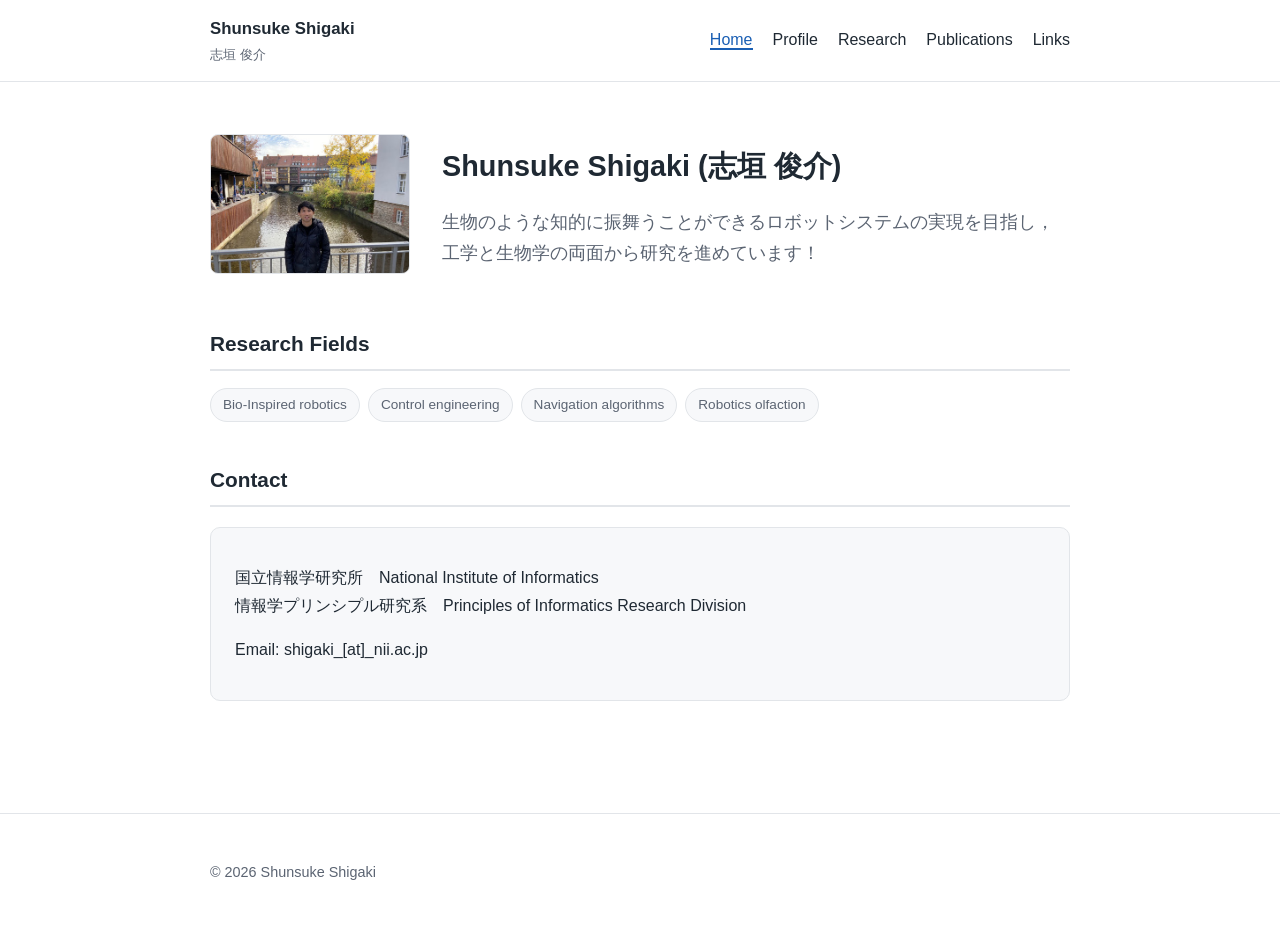
==== index.html @ ac9708e0 "Initial commit: research website Rebuilt from https://sshigaki.jimdofree.com/ as a static site for G" ====
<!DOCTYPE html>
<html lang="ja">
<head>
<meta charset="UTF-8">
<meta name="viewport" content="width=device-width, initial-scale=1.0">
<title>Shunsuke Shigaki (志垣 俊介)</title>
<meta name="description" content="志垣俊介（国立情報学研究所）の研究者ページ。生物のように振舞う知的ロボットシステムの実現を目指し、工学と生物学の両面から研究しています。">
<link rel="stylesheet" href="assets/css/style.css">
</head>
<body>
<header class="site-header">
  <div class="site-header-inner">
    <div class="site-title">Shunsuke Shigaki<small>志垣 俊介</small></div>
    <nav class="site-nav">
      <ul>
        <li><a href="index.html" class="active">Home</a></li>
        <li><a href="profile.html">Profile</a></li>
        <li><a href="research.html">Research</a></li>
        <li><a href="publications.html">Publications</a></li>
        <li><a href="links.html">Links</a></li>
      </ul>
    </nav>
  </div>
</header>

<main>
  <div class="hero">
    <img src="assets/images/portrait.jpg" alt="Shunsuke Shigaki">
    <div class="hero-text">
      <h1>Shunsuke Shigaki (志垣 俊介)</h1>
      <p class="lead">生物のような知的に振舞うことができるロボットシステムの実現を目指し，工学と生物学の両面から研究を進めています！</p>
    </div>
  </div>

  <h2>Research Fields</h2>
  <div class="field-tags">
    <span>Bio-Inspired robotics</span>
    <span>Control engineering</span>
    <span>Navigation algorithms</span>
    <span>Robotics olfaction</span>
  </div>

  <h2>Contact</h2>
  <div class="card">
    <p>
      国立情報学研究所　National Institute of Informatics<br>
      情報学プリンシプル研究系　Principles of Informatics Research Division
    </p>
    <p>Email: shigaki_[at]_nii.ac.jp</p>
  </div>
</main>

<footer class="site-footer">
  <div class="site-footer-inner">
    <p>&copy; <span id="year"></span> Shunsuke Shigaki</p>
  </div>
</footer>
<script>document.getElementById('year').textContent = new Date().getFullYear();</script>
</body>
</html>
---- assets/css/style.css ----
:root {
  --max-width: 900px;
  --color-bg: #ffffff;
  --color-text: #1f2933;
  --color-muted: #5b6472;
  --color-accent: #1a5fb4;
  --color-accent-dark: #123f7a;
  --color-border: #e2e5e9;
  --color-card-bg: #f7f8fa;
  font-size: 16px;
}

* { box-sizing: border-box; }

body {
  margin: 0;
  font-family: "Hiragino Kaku Gothic ProN", "Yu Gothic", "Noto Sans JP", Helvetica, Arial, sans-serif;
  background: var(--color-bg);
  color: var(--color-text);
  line-height: 1.75;
}

a { color: var(--color-accent); text-decoration: none; }
a:hover { text-decoration: underline; }

img { max-width: 100%; height: auto; display: block; }

.site-header {
  border-bottom: 1px solid var(--color-border);
  position: sticky;
  top: 0;
  background: rgba(255,255,255,0.95);
  backdrop-filter: blur(4px);
  z-index: 10;
}

.site-header-inner {
  max-width: var(--max-width);
  margin: 0 auto;
  padding: 0.9rem 1.25rem;
  display: flex;
  align-items: center;
  justify-content: space-between;
  flex-wrap: wrap;
  gap: 0.5rem;
}

.site-title {
  font-weight: 700;
  font-size: 1.05rem;
  color: var(--color-text);
}
.site-title small {
  display: block;
  font-weight: 400;
  color: var(--color-muted);
  font-size: 0.8rem;
}

.site-nav ul {
  list-style: none;
  display: flex;
  gap: 1.25rem;
  margin: 0;
  padding: 0;
  flex-wrap: wrap;
}

.site-nav a {
  color: var(--color-text);
  font-weight: 500;
}

.site-nav a.active {
  color: var(--color-accent);
  border-bottom: 2px solid var(--color-accent);
}

main {
  max-width: var(--max-width);
  margin: 0 auto;
  padding: 2.5rem 1.25rem 4rem;
}

h1 {
  font-size: 1.8rem;
  margin-bottom: 0.5rem;
}

h2 {
  font-size: 1.3rem;
  margin-top: 2.5rem;
  padding-bottom: 0.4rem;
  border-bottom: 2px solid var(--color-border);
}

h3 {
  font-size: 1.1rem;
  margin-top: 2rem;
  color: var(--color-accent-dark);
}

.lead {
  font-size: 1.1rem;
  color: var(--color-muted);
  margin-top: 1rem;
}

.hero {
  display: flex;
  gap: 2rem;
  align-items: center;
  flex-wrap: wrap;
  margin-bottom: 1rem;
}

.hero img {
  width: 200px;
  border-radius: 8px;
  border: 1px solid var(--color-border);
}

.hero-text { flex: 1; min-width: 260px; }

.field-tags {
  display: flex;
  flex-wrap: wrap;
  gap: 0.5rem;
  margin: 0.75rem 0;
}

.field-tags span {
  background: var(--color-card-bg);
  border: 1px solid var(--color-border);
  border-radius: 999px;
  padding: 0.25rem 0.75rem;
  font-size: 0.85rem;
  color: var(--color-muted);
}

.card {
  background: var(--color-card-bg);
  border: 1px solid var(--color-border);
  border-radius: 10px;
  padding: 1.25rem 1.5rem;
  margin-top: 1.25rem;
}

.research-item {
  margin-top: 2.5rem;
  padding-top: 2rem;
  border-top: 1px solid var(--color-border);
}
.research-item:first-of-type {
  border-top: none;
  padding-top: 0;
}

.research-item figure {
  margin: 1rem 0;
}
.research-item figcaption {
  font-size: 0.85rem;
  color: var(--color-muted);
  margin-top: 0.4rem;
}

.video-embed {
  position: relative;
  padding-bottom: 56.25%;
  height: 0;
  overflow: hidden;
  border-radius: 8px;
  margin: 1rem 0;
  background: #000;
}
.video-embed iframe {
  position: absolute;
  top: 0; left: 0;
  width: 100%; height: 100%;
  border: 0;
}

.video-row {
  display: grid;
  grid-template-columns: repeat(auto-fit, minmax(220px, 1fr));
  gap: 1rem;
  margin: 1rem 0;
}
.video-row .video-embed { margin: 0; }

.btn-download {
  display: inline-block;
  margin-top: 0.75rem;
  padding: 0.5rem 1rem;
  border: 1px solid var(--color-accent);
  border-radius: 6px;
  color: var(--color-accent);
  font-size: 0.9rem;
  font-weight: 600;
}
.btn-download:hover { background: var(--color-accent); color: #fff; text-decoration: none; }

.status-tag {
  display: inline-block;
  background: #fdecea;
  color: #b3261e;
  border-radius: 4px;
  padding: 0.1rem 0.5rem;
  font-size: 0.8rem;
  margin-left: 0.5rem;
}

.pub-group h2 { margin-top: 3rem; }

.pub-list {
  list-style: none;
  margin: 1rem 0;
  padding: 0;
}
.pub-list li {
  padding: 0.6rem 0;
  border-bottom: 1px solid var(--color-border);
  font-size: 0.95rem;
}
.pub-list li:last-child { border-bottom: none; }

.links-grid {
  display: grid;
  grid-template-columns: repeat(auto-fit, minmax(200px, 1fr));
  gap: 0.75rem;
  margin: 1rem 0;
}
.links-grid a {
  display: block;
  background: var(--color-card-bg);
  border: 1px solid var(--color-border);
  border-radius: 8px;
  padding: 0.75rem 1rem;
  color: var(--color-text);
  font-weight: 500;
}
.links-grid a:hover { border-color: var(--color-accent); text-decoration: none; }

.collab-list {
  margin: 1rem 0;
  padding-left: 1.25rem;
}

dl.history dt {
  font-weight: 600;
  margin-top: 1rem;
}
dl.history dd {
  margin: 0.25rem 0 0;
  white-space: pre-line;
}

table.simple {
  width: 100%;
  border-collapse: collapse;
  margin: 1rem 0;
}
table.simple th, table.simple td {
  text-align: left;
  padding: 0.5rem 0.75rem;
  border-bottom: 1px solid var(--color-border);
  vertical-align: top;
  font-size: 0.95rem;
}

.site-footer {
  border-top: 1px solid var(--color-border);
  margin-top: 3rem;
}
.site-footer-inner {
  max-width: var(--max-width);
  margin: 0 auto;
  padding: 2rem 1.25rem;
  color: var(--color-muted);
  font-size: 0.9rem;
}
.site-footer a { color: var(--color-muted); }

@media (prefers-color-scheme: dark) {
  :root {
    --color-bg: #14181c;
    --color-text: #e8ecef;
    --color-muted: #9aa4af;
    --color-accent: #6fa8f5;
    --color-accent-dark: #a8cbfa;
    --color-border: #2a3138;
    --color-card-bg: #1c2126;
  }
  .site-header { background: rgba(20,24,28,0.95); }
  .status-tag { background: #3a201f; color: #ff8a80; }
}
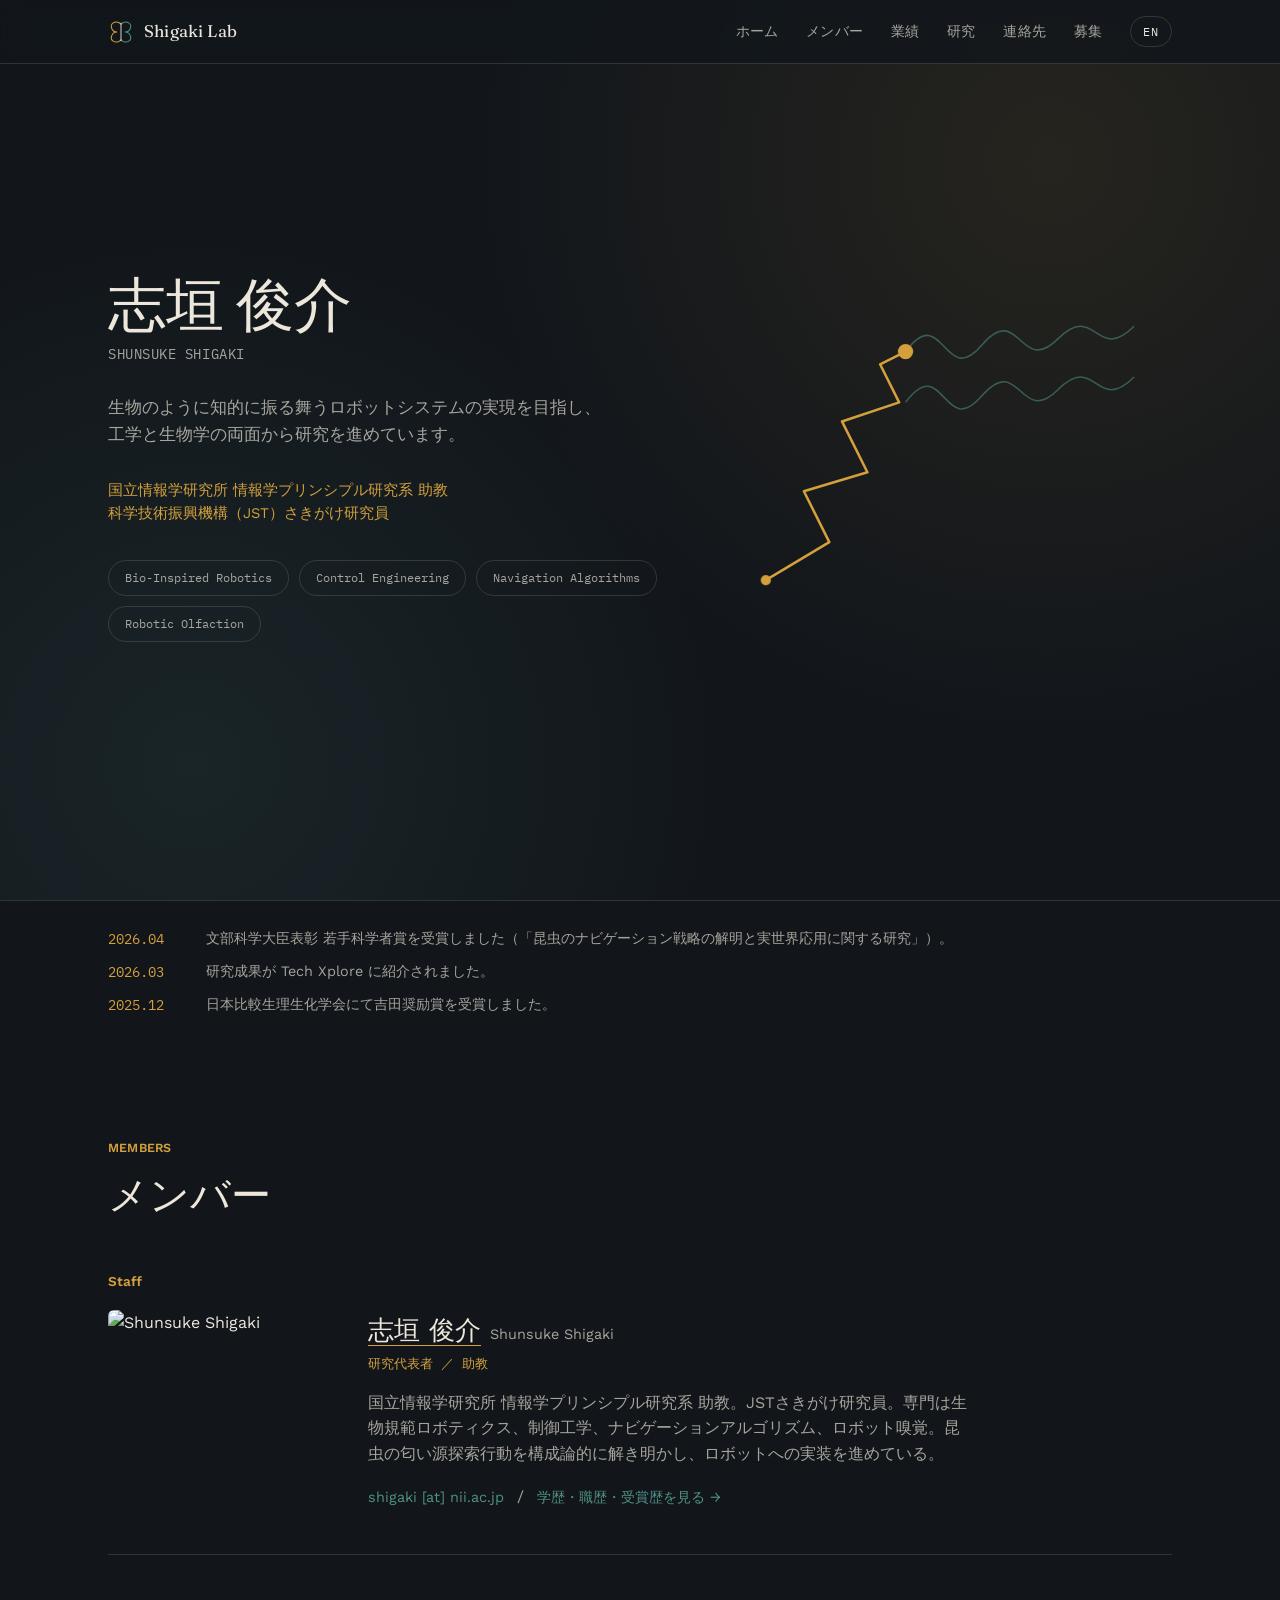
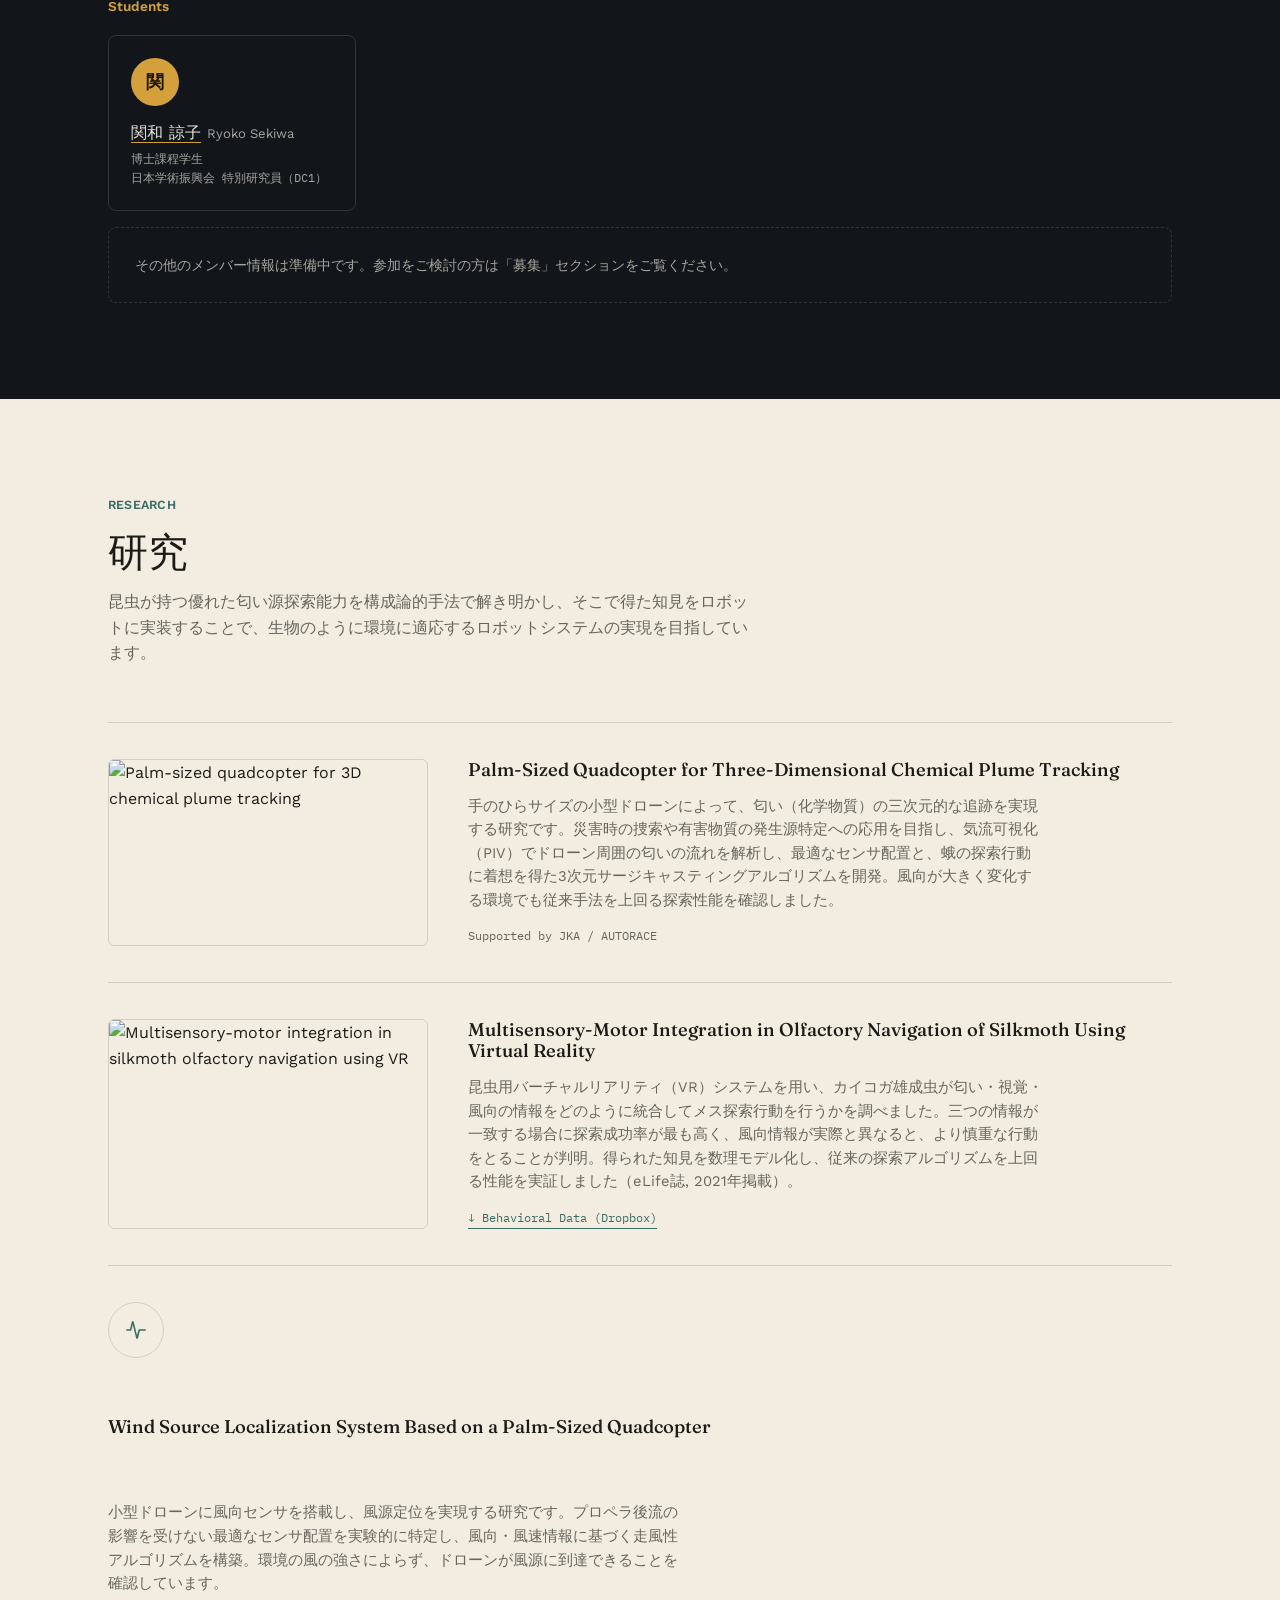
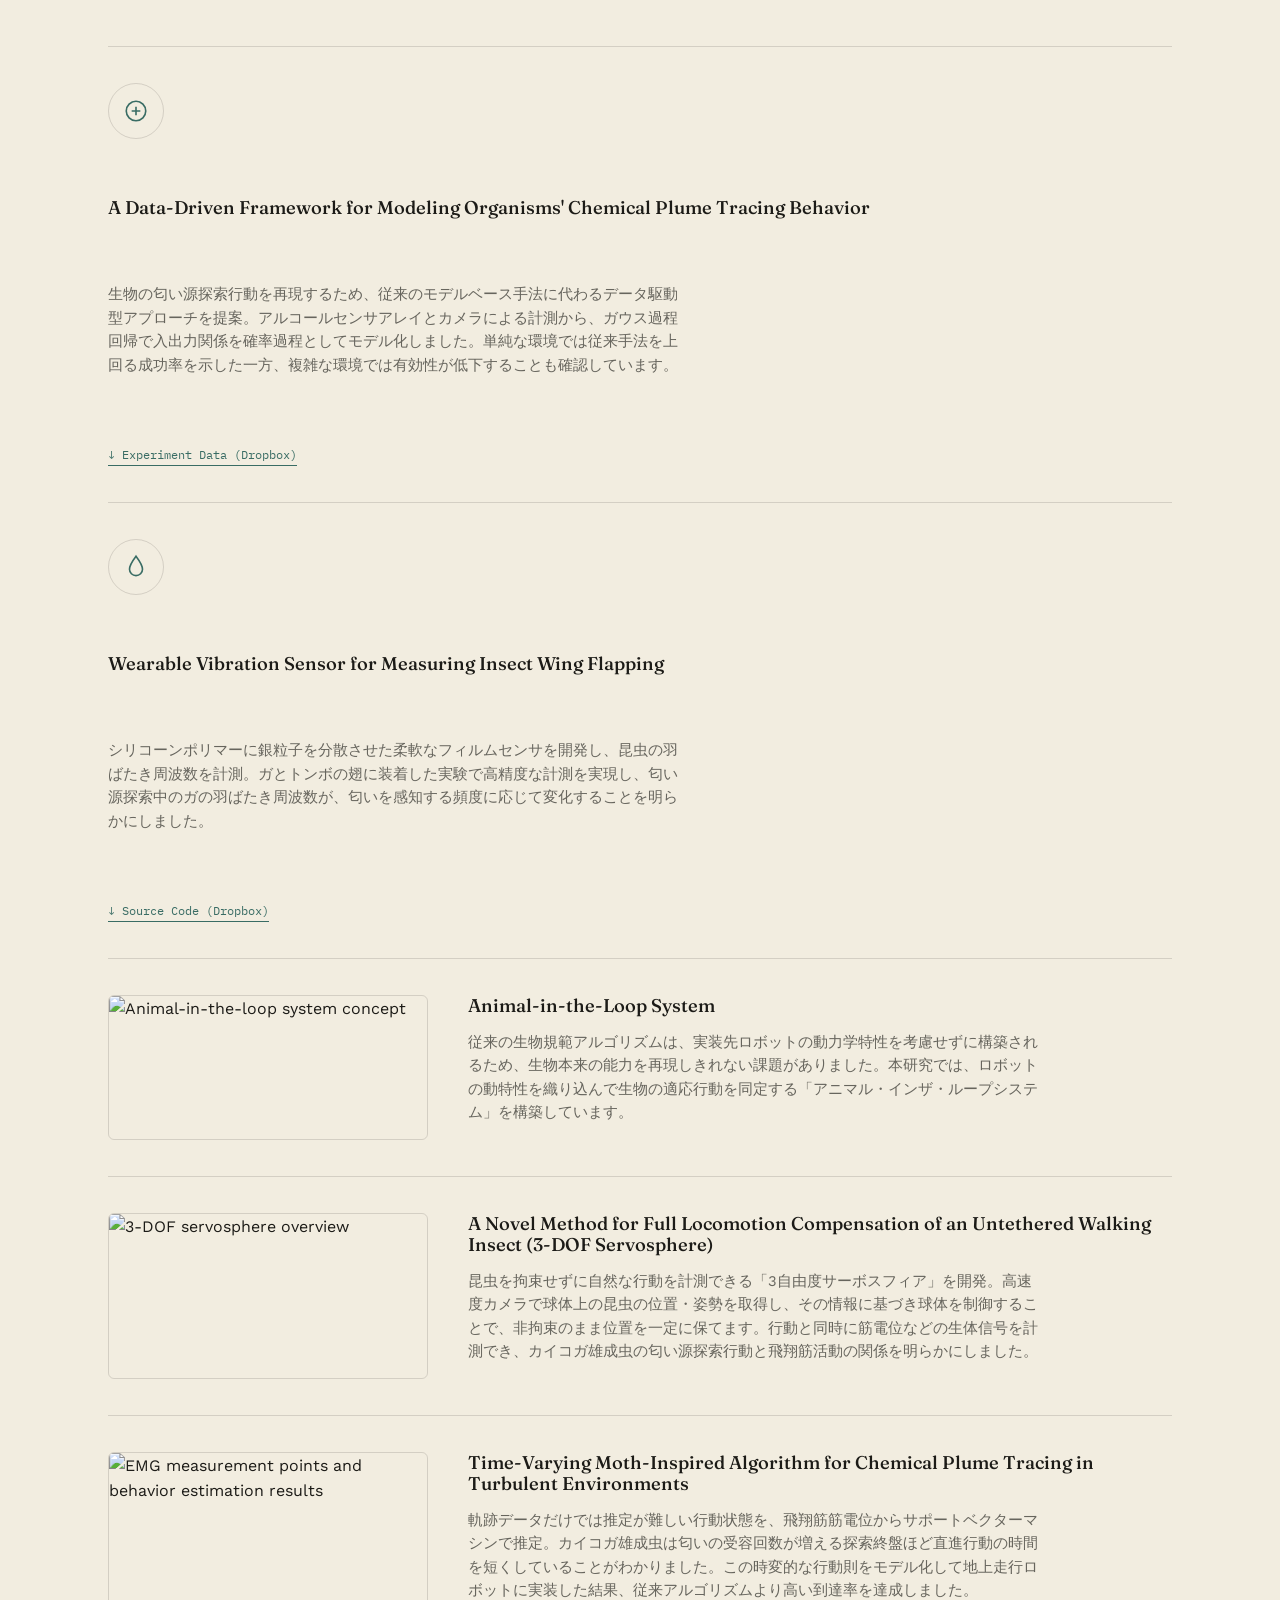
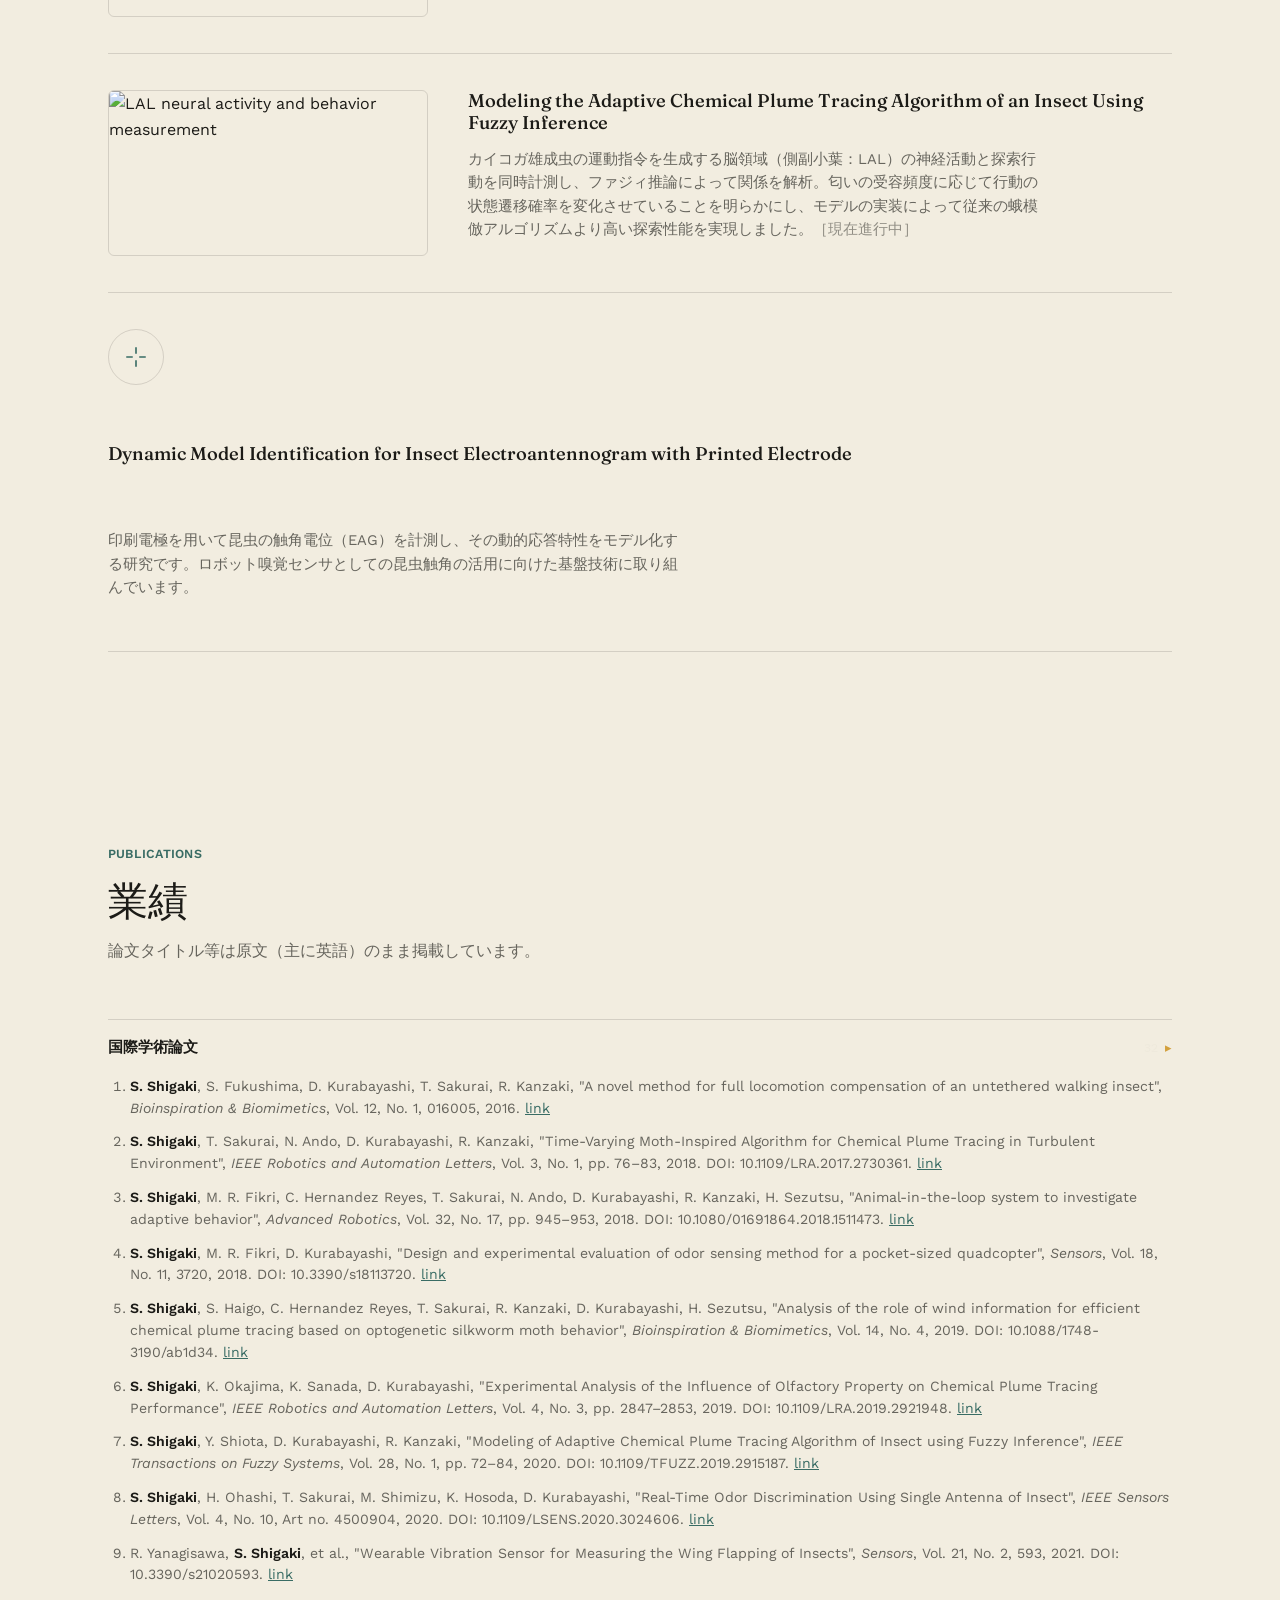
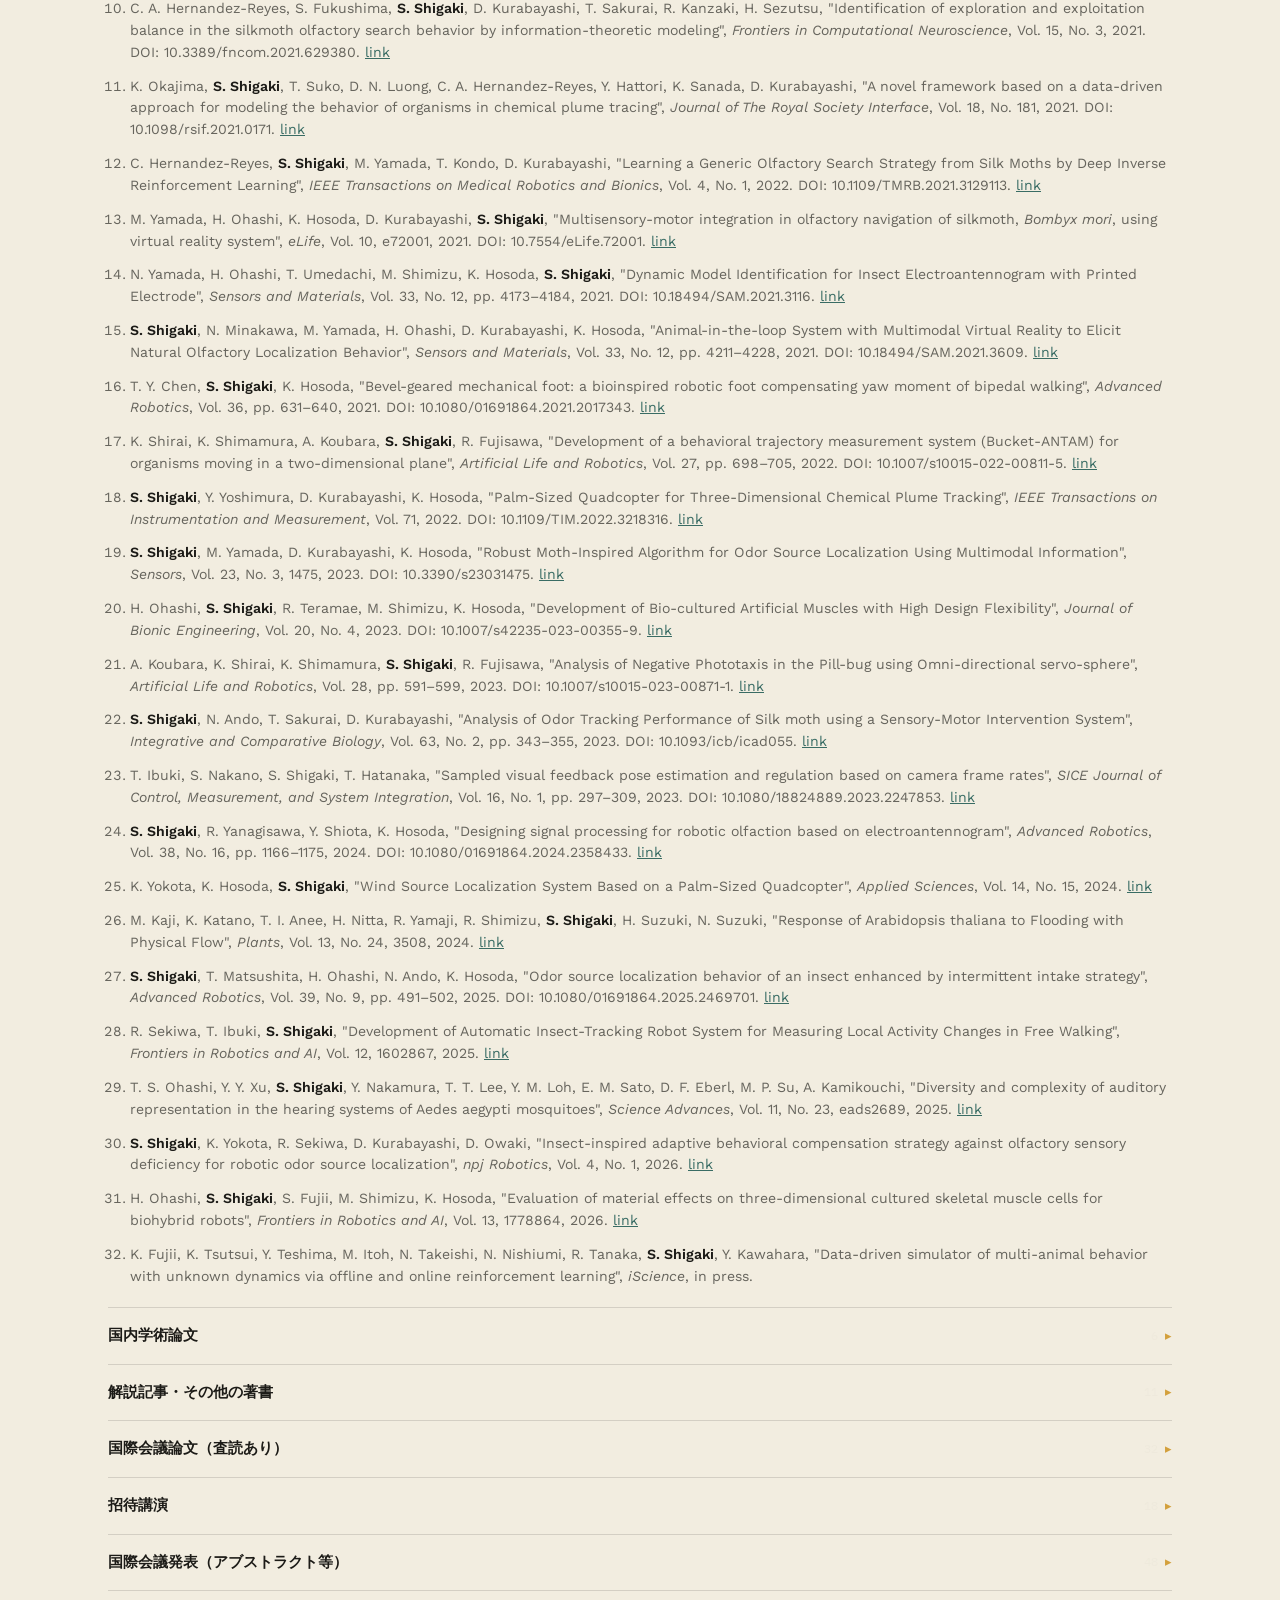
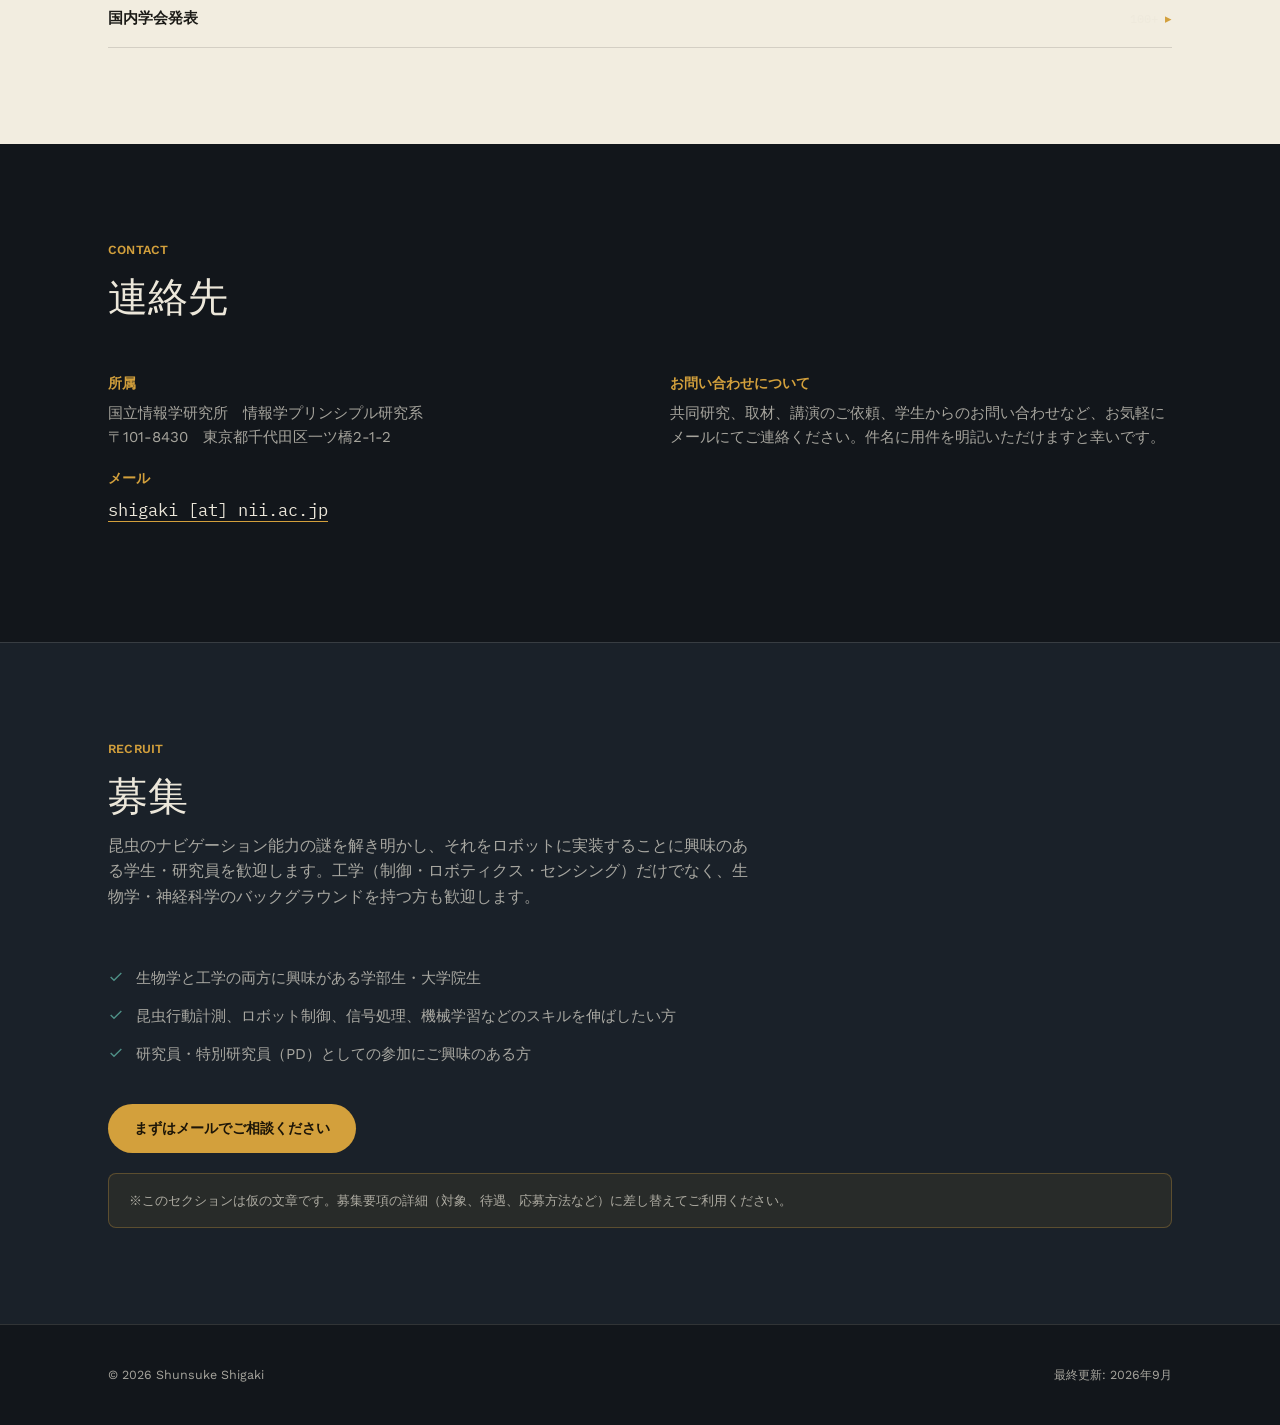
==== commit baf3421b: "Add files via upload" ====
--- a/index.html
+++ b/index.html
@@ -3,58 +3,597 @@
 <head>
 <meta charset="UTF-8">
 <meta name="viewport" content="width=device-width, initial-scale=1.0">
-<title>Shunsuke Shigaki (志垣 俊介)</title>
-<meta name="description" content="志垣俊介（国立情報学研究所）の研究者ページ。生物のように振舞う知的ロボットシステムの実現を目指し、工学と生物学の両面から研究しています。">
-<link rel="stylesheet" href="assets/css/style.css">
+<title>Shunsuke Shigaki Lab | 志垣俊介研究室</title>
+<meta name="description" content="生物のような知的に振る舞うロボットシステムの実現を目指し、工学と生物学の両面から研究を進める志垣俊介（国立情報学研究所）の研究室サイト。">
+<link rel="icon" href="data:image/svg+xml,%3Csvg xmlns='http://www.w3.org/2000/svg' viewBox='0 0 100 100'%3E%3Ctext y='.9em' font-size='90'%3E🦋%3C/text%3E%3C/svg%3E">
+<link rel="preconnect" href="https://fonts.googleapis.com">
+<link rel="preconnect" href="https://fonts.gstatic.com" crossorigin>
+<link href="https://fonts.googleapis.com/css2?family=Fraunces:ital,opsz,wght@0,9..144,300;0,9..144,500;0,9..144,600;1,9..144,500&family=Work+Sans:wght@300;400;500;600;700&family=IBM+Plex+Mono:wght@400;500&display=swap" rel="stylesheet">
+<link rel="stylesheet" href="assets/style.css">
 </head>
-<body>
-<header class="site-header">
-  <div class="site-header-inner">
-    <div class="site-title">Shunsuke Shigaki<small>志垣 俊介</small></div>
-    <nav class="site-nav">
-      <ul>
-        <li><a href="index.html" class="active">Home</a></li>
-        <li><a href="profile.html">Profile</a></li>
-        <li><a href="research.html">Research</a></li>
-        <li><a href="publications.html">Publications</a></li>
-        <li><a href="links.html">Links</a></li>
+<body class="lang-ja">
+
+<header class="site-nav">
+  <div class="nav-inner">
+    <div class="brand">
+      <svg viewBox="0 0 40 40" fill="none" xmlns="http://www.w3.org/2000/svg">
+        <path d="M20 8C20 8 14 2 8 6C2 10 6 20 14 20C6 20 2 30 8 34C14 38 20 32 20 32" stroke="#d3a03c" stroke-width="1.6" stroke-linecap="round"/>
+        <path d="M20 8C20 8 26 2 32 6C38 10 34 20 26 20C34 20 38 30 32 34C26 38 20 32 20 32" stroke="#4f9187" stroke-width="1.6" stroke-linecap="round"/>
+        <line x1="20" y1="6" x2="20" y2="34" stroke="#ece7da" stroke-width="1.4"/>
+      </svg>
+      <span>Shigaki Lab</span>
+    </div>
+    <nav class="links" id="navLinks">
+      <a href="#home" class="t-ja">ホーム</a><a href="#home" class="t-en" hidden>Home</a>
+      <a href="#members" class="t-ja">メンバー</a><a href="#members" class="t-en" hidden>Members</a>
+      <a href="#publications" class="t-ja">業績</a><a href="#publications" class="t-en" hidden>Publication</a>
+      <a href="#research" class="t-ja">研究</a><a href="#research" class="t-en" hidden>Research</a>
+      <a href="#contact" class="t-ja">連絡先</a><a href="#contact" class="t-en" hidden>Contact</a>
+      <a href="#recruit" class="t-ja">募集</a><a href="#recruit" class="t-en" hidden>Recruit</a>
+      <button id="langToggle">EN</button>
+    </nav>
+    <button id="navToggle" aria-label="menu">☰</button>
+  </div>
+</header>
+
+<!-- ============ HOME ============ -->
+<section class="hero" id="home">
+  <div class="wrap hero-inner">
+    <div>
+      <h1>志垣 俊介</h1>
+      <div class="en-name">SHUNSUKE SHIGAKI</div>
+      <p class="tagline t-ja">生物のように知的に振る舞うロボットシステムの実現を目指し、工学と生物学の両面から研究を進めています。</p>
+      <p class="tagline t-en" hidden>Working toward robotic systems that behave as intelligently as living organisms — researching insect-inspired navigation from both engineering and biology.</p>
+      <div class="affil">
+        <span class="t-ja">国立情報学研究所 情報学プリンシプル研究系 助教<br>科学技術振興機構（JST）さきがけ研究員</span>
+        <span class="t-en" hidden>Assistant Professor, Principles of Informatics Research Division,<br>National Institute of Informatics / PRESTO Researcher, JST</span>
+      </div>
+      <div class="chips">
+        <span class="chip">Bio-Inspired Robotics</span>
+        <span class="chip">Control Engineering</span>
+        <span class="chip">Navigation Algorithms</span>
+        <span class="chip">Robotic Olfaction</span>
+      </div>
+    </div>
+    <div class="hero-art">
+      <svg viewBox="0 0 360 320" xmlns="http://www.w3.org/2000/svg">
+        <path class="plume" d="M330 60 C 300 90, 300 40, 270 70 C 240 100, 240 40, 210 75 C 180 110, 180 40, 150 80"/>
+        <path class="plume" d="M330 100 C 300 130, 300 80, 270 110 C 240 140, 240 80, 210 115 C 180 150, 180 80, 150 120" style="animation-delay:.5s"/>
+        <path class="flight-path" d="M40 260 L 90 230 L 70 190 L 120 175 L 100 135 L 145 120 L 130 90 L 150 80"/>
+        <circle class="source-dot" cx="150" cy="80" r="6"/>
+        <circle class="source-dot" cx="40" cy="260" r="4" fill="#ece7da" opacity="0.6"/>
+      </svg>
+    </div>
+  </div>
+</section>
+
+<div class="news-strip">
+  <div class="wrap">
+    <ul class="news-list">
+      <li><time>2026.04</time><span class="t-ja">文部科学大臣表彰 若手科学者賞を受賞しました（「昆虫のナビゲーション戦略の解明と実世界応用に関する研究」）。</span><span class="t-en" hidden>Received the MEXT Young Scientists' Award for research on insect navigation strategies and their real-world applications.</span></li>
+      <li><time>2026.03</time><span class="t-ja">研究成果が Tech Xplore に紹介されました。</span><span class="t-en" hidden>Our research was featured on Tech Xplore.</span></li>
+      <li><time>2025.12</time><span class="t-ja">日本比較生理生化学会にて吉田奨励賞を受賞しました。</span><span class="t-en" hidden>Received the Yoshida Encouragement Award from the Japanese Society for Comparative Physiology and Biochemistry.</span></li>
+    </ul>
+  </div>
+</div>
+
+<!-- ============ MEMBERS ============ -->
+<section id="members">
+  <div class="wrap">
+    <div class="section-head">
+      <div class="eyebrow t-ja">MEMBERS</div><div class="eyebrow t-en" hidden>MEMBERS</div>
+      <h2 class="t-ja">メンバー</h2><h2 class="t-en" hidden>Members</h2>
+    </div>
+
+    <h4 class="member-group-label t-ja">Staff</h4>
+    <h4 class="member-group-label t-en" hidden>Staff</h4>
+
+    <div class="pi-card">
+      <img src="https://image.jimcdn.com/app/cms/image/transf/dimension=370x10000:format=jpg/path/s4f915e2292247085/image/if1d1376d8edac69d/version/1673166718/image.jpg" alt="Shunsuke Shigaki">
+      <div>
+        <div class="pi-name"><a href="members/shigaki.html" class="member-link">志垣 俊介</a> <span style="font-size:0.9rem; color:var(--text-light-dim);">Shunsuke Shigaki</span></div>
+        <div class="pi-title t-ja">研究代表者 ／ 助教</div>
+        <div class="pi-title t-en" hidden>Principal Investigator / Assistant Professor</div>
+        <p class="pi-bio t-ja">国立情報学研究所 情報学プリンシプル研究系 助教。JSTさきがけ研究員。専門は生物規範ロボティクス、制御工学、ナビゲーションアルゴリズム、ロボット嗅覚。昆虫の匂い源探索行動を構成論的に解き明かし、ロボットへの実装を進めている。</p>
+        <p class="pi-bio t-en" hidden>Assistant Professor, Principles of Informatics Research Division, National Institute of Informatics, and PRESTO Researcher, JST. Works on bio-inspired robotics, control engineering, navigation algorithms, and robotic olfaction, elucidating insect odor-source-tracing behavior through a constructive approach and implementing it on robots.</p>
+        <div class="pi-contact">
+          <a href="mailto:shigaki@nii.ac.jp">shigaki [at] nii.ac.jp</a>
+          <span style="margin:0 8px; color:var(--text-light-dim);">/</span>
+          <a href="members/shigaki.html" class="t-ja">学歴・職歴・受賞歴を見る →</a><a href="members/shigaki.html" class="t-en" hidden>View education, career &amp; awards →</a>
+        </div>
+      </div>
+    </div>
+
+    <h4 class="member-group-label t-ja" style="margin-top:40px;">Students</h4>
+    <h4 class="member-group-label t-en" hidden style="margin-top:40px;">Students</h4>
+    <div class="student-grid">
+      <div class="student-card">
+        <div class="student-avatar">関</div>
+        <div class="student-name"><a href="members/sekiwa.html" class="member-link">関和 諒子</a> <span style="font-size:0.82rem; color:var(--text-light-dim);">Ryoko Sekiwa</span></div>
+        <div class="student-role t-ja">博士課程学生<br>日本学術振興会 特別研究員（DC1）</div>
+        <div class="student-role t-en" hidden>PhD Student<br>JSPS Research Fellowship for Young Scientists (DC1)</div>
+      </div>
+    </div>
+
+    <div class="member-placeholder">
+      <span class="t-ja">その他のメンバー情報は準備中です。参加をご検討の方は「募集」セクションをご覧ください。</span>
+      <span class="t-en" hidden>Additional member profiles will be added soon. If you're interested in joining, see the Recruit section below.</span>
+    </div>
+  </div>
+</section>
+
+<!-- ============ RESEARCH ============ -->
+<section class="paper" id="research">
+  <div class="wrap">
+    <div class="section-head">
+      <div class="eyebrow t-ja">RESEARCH</div><div class="eyebrow t-en" hidden>RESEARCH</div>
+      <h2 class="t-ja">研究</h2><h2 class="t-en" hidden>Research</h2>
+      <p class="t-ja">昆虫が持つ優れた匂い源探索能力を構成論的手法で解き明かし、そこで得た知見をロボットに実装することで、生物のように環境に適応するロボットシステムの実現を目指しています。</p>
+      <p class="t-en" hidden>We use a constructive approach to uncover the remarkable odor-source-tracing abilities of insects, then implement what we learn on robots — working toward robotic systems that adapt to their environment as living organisms do.</p>
+    </div>
+
+    <div class="research-item">
+      <img src="https://image.jimcdn.com/app/cms/image/transf/dimension=646x1024:format=png/path/s4f915e2292247085/image/i4a135fb1704b14a8/version/1548160161/image.png" alt="Palm-sized quadcopter for 3D chemical plume tracking">
+      <div>
+        <h3 class="research-title">Palm-Sized Quadcopter for Three-Dimensional Chemical Plume Tracking</h3>
+        <p class="research-text t-ja">手のひらサイズの小型ドローンによって、匂い（化学物質）の三次元的な追跡を実現する研究です。災害時の捜索や有害物質の発生源特定への応用を目指し、気流可視化（PIV）でドローン周囲の匂いの流れを解析し、最適なセンサ配置と、蛾の探索行動に着想を得た3次元サージキャスティングアルゴリズムを開発。風向が大きく変化する環境でも従来手法を上回る探索性能を確認しました。</p>
+        <p class="research-text t-en" hidden>We designed a palm-sized quadcopter that tracks chemical plumes in three dimensions — useful for disaster search-and-rescue and locating hazardous-material sources. Using particle image velocimetry, we mapped how airflow around the drone carries odor, placed sensors accordingly, and built a 3D surge-casting algorithm inspired by a moth's plume-tracing strategy. The system outperforms conventional 3D tracking even under shifting wind conditions.</p>
+        <div class="research-meta"><span style="font-family:var(--mono); font-size:0.74rem; color:var(--text-dark-dim);">Supported by JKA / AUTORACE</span></div>
+      </div>
+    </div>
+
+    <div class="research-item">
+      <img src="https://image.jimcdn.com/app/cms/image/transf/dimension=597x10000:format=png/path/s4f915e2292247085/image/i9fad8a0074694768/version/1637761954/image.png" alt="Multisensory-motor integration in silkmoth olfactory navigation using VR">
+      <div>
+        <h3 class="research-title">Multisensory-Motor Integration in Olfactory Navigation of Silkmoth Using Virtual Reality</h3>
+        <p class="research-text t-ja">昆虫用バーチャルリアリティ（VR）システムを用い、カイコガ雄成虫が匂い・視覚・風向の情報をどのように統合してメス探索行動を行うかを調べました。三つの情報が一致する場合に探索成功率が最も高く、風向情報が実際と異なると、より慎重な行動をとることが判明。得られた知見を数理モデル化し、従来の探索アルゴリズムを上回る性能を実証しました（eLife誌, 2021年掲載）。</p>
+        <p class="research-text t-en" hidden>Using a VR system for insects, we investigated how the male silkmoth integrates odor, vision, and wind-direction cues while searching for a mate. Search success was highest when all three cues matched; conflicting wind information made the moth more cautious. We modeled this behavioral modulation and improved on conventional odor-source-search algorithms (published in <em>eLife</em>, 2021).</p>
+        <div class="research-meta"><a href="https://www.dropbox.com/s/mbwfs4m06l7jwal/data.zip?dl=0" target="_blank" rel="noopener">↓ Behavioral Data (Dropbox)</a></div>
+      </div>
+    </div>
+
+    <div class="research-item no-image">
+      <div class="research-icon">
+        <svg width="26" height="26" viewBox="0 0 24 24" fill="none" stroke="#396c64" stroke-width="1.5"><path d="M3 12h4l2-8 4 16 2-8h6"/></svg>
+      </div>
+      <h3 class="research-title">Wind Source Localization System Based on a Palm-Sized Quadcopter</h3>
+      <p class="research-text t-ja">小型ドローンに風向センサを搭載し、風源定位を実現する研究です。プロペラ後流の影響を受けない最適なセンサ配置を実験的に特定し、風向・風速情報に基づく走風性アルゴリズムを構築。環境の風の強さによらず、ドローンが風源に到達できることを確認しています。</p>
+      <p class="research-text t-en" hidden>We equipped a palm-sized quadcopter with a compact wind-direction sensor to achieve wind-source localization. After identifying the sensor placement that avoids propeller-wake interference, we built an anemotaxis algorithm and confirmed the drone could localize a wind source regardless of ambient wind strength.</p>
+    </div>
+
+    <div class="research-item no-image">
+      <div class="research-icon">
+        <svg width="26" height="26" viewBox="0 0 24 24" fill="none" stroke="#396c64" stroke-width="1.5"><circle cx="12" cy="12" r="9"/><path d="M8 12h8M12 8v8"/></svg>
+      </div>
+      <h3 class="research-title">A Data-Driven Framework for Modeling Organisms' Chemical Plume Tracing Behavior</h3>
+      <p class="research-text t-ja">生物の匂い源探索行動を再現するため、従来のモデルベース手法に代わるデータ駆動型アプローチを提案。アルコールセンサアレイとカメラによる計測から、ガウス過程回帰で入出力関係を確率過程としてモデル化しました。単純な環境では従来手法を上回る成功率を示した一方、複雑な環境では有効性が低下することも確認しています。</p>
+      <p class="research-text t-en" hidden>We proposed a data-driven alternative to conventional model-based strategies for reproducing an organism's plume-tracing behavior, learning the input–output relationship via Gaussian-process regression from sensor-array and camera measurements. The model outperformed model-based strategies in simple settings, though its advantage narrowed in more complex environments.</p>
+      <div class="research-meta"><a href="https://www.dropbox.com/s/y52v9q161ez99gt/Experimentsdata.zip?dl=0" target="_blank" rel="noopener">↓ Experiment Data (Dropbox)</a></div>
+    </div>
+
+    <div class="research-item no-image">
+      <div class="research-icon">
+        <svg width="26" height="26" viewBox="0 0 24 24" fill="none" stroke="#396c64" stroke-width="1.5"><path d="M12 2c-3 4-6 8-6 12a6 6 0 0012 0c0-4-3-8-6-12z"/></svg>
+      </div>
+      <h3 class="research-title">Wearable Vibration Sensor for Measuring Insect Wing Flapping</h3>
+      <p class="research-text t-ja">シリコーンポリマーに銀粒子を分散させた柔軟なフィルムセンサを開発し、昆虫の羽ばたき周波数を計測。ガとトンボの翅に装着した実験で高精度な計測を実現し、匂い源探索中のガの羽ばたき周波数が、匂いを感知する頻度に応じて変化することを明らかにしました。</p>
+      <p class="research-text t-en" hidden>We fabricated a flexible film sensor — silver particles in a silicone matrix — that measures an insect's wingbeat frequency from bending deformation. Attached to a moth and a dragonfly, it measured flapping with high accuracy, and revealed that a moth's wingbeat frequency shifts with how often it detects an odor while tracing a plume.</p>
+      <div class="research-meta"><a href="https://www.dropbox.com/s/q124g79v3y0f0r4/MDPI_SourceCode.zip?dl=0" target="_blank" rel="noopener">↓ Source Code (Dropbox)</a></div>
+    </div>
+
+    <div class="research-item">
+      <img src="https://image.jimcdn.com/app/cms/image/transf/dimension=330x1024:format=png/path/s4f915e2292247085/image/i66efb16ff045f04c/version/1534732341/image.png" alt="Animal-in-the-loop system concept">
+      <div>
+        <h3 class="research-title">Animal-in-the-Loop System</h3>
+        <p class="research-text t-ja">従来の生物規範アルゴリズムは、実装先ロボットの動力学特性を考慮せずに構築されるため、生物本来の能力を再現しきれない課題がありました。本研究では、ロボットの動特性を織り込んで生物の適応行動を同定する「アニマル・インザ・ループシステム」を構築しています。</p>
+        <p class="research-text t-en" hidden>Conventional bio-inspired algorithms are typically modeled without considering the dynamic characteristics of the robot meant to implement them, limiting how well they reproduce the animal's true ability. We built an "animal-in-the-loop" experimental system that identifies adaptive animal behavior while accounting for the robot's own dynamics.</p>
+      </div>
+    </div>
+
+    <div class="research-item">
+      <img src="https://image.jimcdn.com/app/cms/image/transf/dimension=330x1024:format=png/path/s4f915e2292247085/image/i7f44ce6932195326/version/1534732243/image.png" alt="3-DOF servosphere overview">
+      <div>
+        <h3 class="research-title">A Novel Method for Full Locomotion Compensation of an Untethered Walking Insect (3-DOF Servosphere)</h3>
+        <p class="research-text t-ja">昆虫を拘束せずに自然な行動を計測できる「3自由度サーボスフィア」を開発。高速度カメラで球体上の昆虫の位置・姿勢を取得し、その情報に基づき球体を制御することで、非拘束のまま位置を一定に保てます。行動と同時に筋電位などの生体信号を計測でき、カイコガ雄成虫の匂い源探索行動と飛翔筋活動の関係を明らかにしました。</p>
+        <p class="research-text t-en" hidden>We developed the "3-DOF servosphere," an untethered measurement system where a freely walking insect sits atop a sphere whose rotation is servo-controlled from overhead camera tracking, keeping its position fixed without restraint. This lets us measure natural locomotion together with biosignals such as flight-muscle EMG — revealing the link between a male silkmoth's plume-tracing behavior and flight-muscle activity.</p>
+      </div>
+    </div>
+
+    <div class="research-item">
+      <img src="https://image.jimcdn.com/app/cms/image/transf/dimension=237x1024:format=png/path/s4f915e2292247085/image/id588424142faf995/version/1534732252/image.png" alt="EMG measurement points and behavior estimation results">
+      <div>
+        <h3 class="research-title">Time-Varying Moth-Inspired Algorithm for Chemical Plume Tracing in Turbulent Environments</h3>
+        <p class="research-text t-ja">軌跡データだけでは推定が難しい行動状態を、飛翔筋筋電位からサポートベクターマシンで推定。カイコガ雄成虫は匂いの受容回数が増える探索終盤ほど直進行動の時間を短くしていることがわかりました。この時変的な行動則をモデル化して地上走行ロボットに実装した結果、従来アルゴリズムより高い到達率を達成しました。</p>
+        <p class="research-text t-en" hidden>By estimating behavioral state from flight-muscle EMG using a support-vector machine, we found that male silkmoths shorten their straight upwind runs as they accumulate odor detections late in a search. We modeled this time-varying behavior and implemented it on a ground robot, which reached the odor source more reliably than a conventional algorithm.</p>
+      </div>
+    </div>
+
+    <div class="research-item">
+      <img src="https://image.jimcdn.com/app/cms/image/transf/dimension=641x1024:format=png/path/s4f915e2292247085/image/if8e074f497c69556/version/1616494342/image.png" alt="LAL neural activity and behavior measurement">
+      <div>
+        <h3 class="research-title">Modeling the Adaptive Chemical Plume Tracing Algorithm of an Insect Using Fuzzy Inference</h3>
+        <p class="research-text t-ja">カイコガ雄成虫の運動指令を生成する脳領域（側副小葉：LAL）の神経活動と探索行動を同時計測し、ファジィ推論によって関係を解析。匂いの受容頻度に応じて行動の状態遷移確率を変化させていることを明らかにし、モデルの実装によって従来の蛾模倣アルゴリズムより高い探索性能を実現しました。<span style="opacity:.7">［現在進行中］</span></p>
+        <p class="research-text t-en" hidden>By simultaneously recording a male silkmoth's neural activity in the motor-command region (LAL) and its plume-tracing behavior, and analyzing the relationship with fuzzy inference, we found that the moth modulates its state-transition probabilities according to odor-detection frequency. The resulting model improved on the conventional moth-inspired algorithm. <span style="opacity:.7">[Ongoing]</span></p>
+      </div>
+    </div>
+
+    <div class="research-item no-image">
+      <div class="research-icon">
+        <svg width="26" height="26" viewBox="0 0 24 24" fill="none" stroke="#396c64" stroke-width="1.5"><path d="M12 3v6M12 15v6M3 12h6M15 12h6"/></svg>
+      </div>
+      <h3 class="research-title">Dynamic Model Identification for Insect Electroantennogram with Printed Electrode</h3>
+      <p class="research-text t-ja">印刷電極を用いて昆虫の触角電位（EAG）を計測し、その動的応答特性をモデル化する研究です。ロボット嗅覚センサとしての昆虫触角の活用に向けた基盤技術に取り組んでいます。</p>
+      <p class="research-text t-en" hidden>We measure insect electroantennograms (EAG) using printed electrodes and model their dynamic response characteristics — foundational work toward using insect antennae as robotic olfactory sensors.</p>
+    </div>
+
+  </div>
+</section>
+
+<!-- ============ PUBLICATIONS ============ -->
+<section class="paper" id="publications">
+  <div class="wrap">
+    <div class="section-head">
+      <div class="eyebrow t-ja">PUBLICATIONS</div><div class="eyebrow t-en" hidden>PUBLICATIONS</div>
+      <h2 class="t-ja">業績</h2><h2 class="t-en" hidden>Publications</h2>
+      <p class="t-ja">論文タイトル等は原文（主に英語）のまま掲載しています。</p>
+      <p class="t-en" hidden>Titles are listed as originally published (mostly in English).</p>
+    </div>
+
+    <details open>
+      <summary><span><span class="t-ja">国際学術論文</span><span class="t-en" hidden>International Journal Papers</span></span><span class="count">32 <span class="arrow">▸</span></span></summary>
+      <ol class="pub-list">
+        <li><strong>S. Shigaki</strong>, S. Fukushima, D. Kurabayashi, T. Sakurai, R. Kanzaki, "A novel method for full locomotion compensation of an untethered walking insect", <em>Bioinspiration &amp; Biomimetics</em>, Vol. 12, No. 1, 016005, 2016. <a href="http://iopscience.iop.org/article/10.1088/1748-3190/12/1/016005" target="_blank" rel="noopener">link</a></li>
+        <li><strong>S. Shigaki</strong>, T. Sakurai, N. Ando, D. Kurabayashi, R. Kanzaki, "Time-Varying Moth-Inspired Algorithm for Chemical Plume Tracing in Turbulent Environment", <em>IEEE Robotics and Automation Letters</em>, Vol. 3, No. 1, pp. 76–83, 2018. DOI: 10.1109/LRA.2017.2730361. <a href="http://ieeexplore.ieee.org/abstract/document/7987788/" target="_blank" rel="noopener">link</a></li>
+        <li><strong>S. Shigaki</strong>, M. R. Fikri, C. Hernandez Reyes, T. Sakurai, N. Ando, D. Kurabayashi, R. Kanzaki, H. Sezutsu, "Animal-in-the-loop system to investigate adaptive behavior", <em>Advanced Robotics</em>, Vol. 32, No. 17, pp. 945–953, 2018. DOI: 10.1080/01691864.2018.1511473. <a href="https://www.tandfonline.com/doi/full/10.1080/01691864.2018.1511473" target="_blank" rel="noopener">link</a></li>
+        <li><strong>S. Shigaki</strong>, M. R. Fikri, D. Kurabayashi, "Design and experimental evaluation of odor sensing method for a pocket-sized quadcopter", <em>Sensors</em>, Vol. 18, No. 11, 3720, 2018. DOI: 10.3390/s18113720. <a href="https://www.mdpi.com/1424-8220/18/11/3720" target="_blank" rel="noopener">link</a></li>
+        <li><strong>S. Shigaki</strong>, S. Haigo, C. Hernandez Reyes, T. Sakurai, R. Kanzaki, D. Kurabayashi, H. Sezutsu, "Analysis of the role of wind information for efficient chemical plume tracing based on optogenetic silkworm moth behavior", <em>Bioinspiration &amp; Biomimetics</em>, Vol. 14, No. 4, 2019. DOI: 10.1088/1748-3190/ab1d34. <a href="https://iopscience.iop.org/article/10.1088/1748-3190/ab1d34" target="_blank" rel="noopener">link</a></li>
+        <li><strong>S. Shigaki</strong>, K. Okajima, K. Sanada, D. Kurabayashi, "Experimental Analysis of the Influence of Olfactory Property on Chemical Plume Tracing Performance", <em>IEEE Robotics and Automation Letters</em>, Vol. 4, No. 3, pp. 2847–2853, 2019. DOI: 10.1109/LRA.2019.2921948. <a href="https://ieeexplore.ieee.org/abstract/document/8733896" target="_blank" rel="noopener">link</a></li>
+        <li><strong>S. Shigaki</strong>, Y. Shiota, D. Kurabayashi, R. Kanzaki, "Modeling of Adaptive Chemical Plume Tracing Algorithm of Insect using Fuzzy Inference", <em>IEEE Transactions on Fuzzy Systems</em>, Vol. 28, No. 1, pp. 72–84, 2020. DOI: 10.1109/TFUZZ.2019.2915187. <a href="https://ieeexplore.ieee.org/document/8707074" target="_blank" rel="noopener">link</a></li>
+        <li><strong>S. Shigaki</strong>, H. Ohashi, T. Sakurai, M. Shimizu, K. Hosoda, D. Kurabayashi, "Real-Time Odor Discrimination Using Single Antenna of Insect", <em>IEEE Sensors Letters</em>, Vol. 4, No. 10, Art no. 4500904, 2020. DOI: 10.1109/LSENS.2020.3024606. <a href="https://ieeexplore.ieee.org/document/9200800" target="_blank" rel="noopener">link</a></li>
+        <li>R. Yanagisawa, <strong>S. Shigaki</strong>, et al., "Wearable Vibration Sensor for Measuring the Wing Flapping of Insects", <em>Sensors</em>, Vol. 21, No. 2, 593, 2021. DOI: 10.3390/s21020593. <a href="https://www.mdpi.com/1424-8220/21/2/593" target="_blank" rel="noopener">link</a></li>
+        <li>C. A. Hernandez-Reyes, S. Fukushima, <strong>S. Shigaki</strong>, D. Kurabayashi, T. Sakurai, R. Kanzaki, H. Sezutsu, "Identification of exploration and exploitation balance in the silkmoth olfactory search behavior by information-theoretic modeling", <em>Frontiers in Computational Neuroscience</em>, Vol. 15, No. 3, 2021. DOI: 10.3389/fncom.2021.629380. <a href="https://www.frontiersin.org/articles/10.3389/fncom.2021.629380/full" target="_blank" rel="noopener">link</a></li>
+        <li>K. Okajima, <strong>S. Shigaki</strong>, T. Suko, D. N. Luong, C. A. Hernandez-Reyes, Y. Hattori, K. Sanada, D. Kurabayashi, "A novel framework based on a data-driven approach for modeling the behavior of organisms in chemical plume tracing", <em>Journal of The Royal Society Interface</em>, Vol. 18, No. 181, 2021. DOI: 10.1098/rsif.2021.0171. <a href="https://royalsocietypublishing.org/doi/10.1098/rsif.2021.0171" target="_blank" rel="noopener">link</a></li>
+        <li>C. Hernandez-Reyes, <strong>S. Shigaki</strong>, M. Yamada, T. Kondo, D. Kurabayashi, "Learning a Generic Olfactory Search Strategy from Silk Moths by Deep Inverse Reinforcement Learning", <em>IEEE Transactions on Medical Robotics and Bionics</em>, Vol. 4, No. 1, 2022. DOI: 10.1109/TMRB.2021.3129113. <a href="https://ieeexplore.ieee.org/document/9619462" target="_blank" rel="noopener">link</a></li>
+        <li>M. Yamada, H. Ohashi, K. Hosoda, D. Kurabayashi, <strong>S. Shigaki</strong>, "Multisensory-motor integration in olfactory navigation of silkmoth, <em>Bombyx mori</em>, using virtual reality system", <em>eLife</em>, Vol. 10, e72001, 2021. DOI: 10.7554/eLife.72001. <a href="https://elifesciences.org/articles/72001" target="_blank" rel="noopener">link</a></li>
+        <li>N. Yamada, H. Ohashi, T. Umedachi, M. Shimizu, K. Hosoda, <strong>S. Shigaki</strong>, "Dynamic Model Identification for Insect Electroantennogram with Printed Electrode", <em>Sensors and Materials</em>, Vol. 33, No. 12, pp. 4173–4184, 2021. DOI: 10.18494/SAM.2021.3116. <a href="https://myukk.org/SM2017/article.php?ss=3116" target="_blank" rel="noopener">link</a></li>
+        <li><strong>S. Shigaki</strong>, N. Minakawa, M. Yamada, H. Ohashi, D. Kurabayashi, K. Hosoda, "Animal-in-the-loop System with Multimodal Virtual Reality to Elicit Natural Olfactory Localization Behavior", <em>Sensors and Materials</em>, Vol. 33, No. 12, pp. 4211–4228, 2021. DOI: 10.18494/SAM.2021.3609. <a href="https://myukk.org/SM2017/article.php?ss=3609" target="_blank" rel="noopener">link</a></li>
+        <li>T. Y. Chen, <strong>S. Shigaki</strong>, K. Hosoda, "Bevel-geared mechanical foot: a bioinspired robotic foot compensating yaw moment of bipedal walking", <em>Advanced Robotics</em>, Vol. 36, pp. 631–640, 2021. DOI: 10.1080/01691864.2021.2017343. <a href="https://www.tandfonline.com/doi/citedby/10.1080/01691864.2021.2017343" target="_blank" rel="noopener">link</a></li>
+        <li>K. Shirai, K. Shimamura, A. Koubara, <strong>S. Shigaki</strong>, R. Fujisawa, "Development of a behavioral trajectory measurement system (Bucket-ANTAM) for organisms moving in a two-dimensional plane", <em>Artificial Life and Robotics</em>, Vol. 27, pp. 698–705, 2022. DOI: 10.1007/s10015-022-00811-5. <a href="https://link.springer.com/article/10.1007/s10015-022-00811-5" target="_blank" rel="noopener">link</a></li>
+        <li><strong>S. Shigaki</strong>, Y. Yoshimura, D. Kurabayashi, K. Hosoda, "Palm-Sized Quadcopter for Three-Dimensional Chemical Plume Tracking", <em>IEEE Transactions on Instrumentation and Measurement</em>, Vol. 71, 2022. DOI: 10.1109/TIM.2022.3218316. <a href="https://ieeexplore.ieee.org/document/9933476" target="_blank" rel="noopener">link</a></li>
+        <li><strong>S. Shigaki</strong>, M. Yamada, D. Kurabayashi, K. Hosoda, "Robust Moth-Inspired Algorithm for Odor Source Localization Using Multimodal Information", <em>Sensors</em>, Vol. 23, No. 3, 1475, 2023. DOI: 10.3390/s23031475. <a href="https://www.mdpi.com/1424-8220/23/3/1475" target="_blank" rel="noopener">link</a></li>
+        <li>H. Ohashi, <strong>S. Shigaki</strong>, R. Teramae, M. Shimizu, K. Hosoda, "Development of Bio-cultured Artificial Muscles with High Design Flexibility", <em>Journal of Bionic Engineering</em>, Vol. 20, No. 4, 2023. DOI: 10.1007/s42235-023-00355-9. <a href="https://link.springer.com/article/10.1007/s42235-023-00355-9" target="_blank" rel="noopener">link</a></li>
+        <li>A. Koubara, K. Shirai, K. Shimamura, <strong>S. Shigaki</strong>, R. Fujisawa, "Analysis of Negative Phototaxis in the Pill-bug using Omni-directional servo-sphere", <em>Artificial Life and Robotics</em>, Vol. 28, pp. 591–599, 2023. DOI: 10.1007/s10015-023-00871-1. <a href="https://link.springer.com/article/10.1007/s10015-023-00871-1" target="_blank" rel="noopener">link</a></li>
+        <li><strong>S. Shigaki</strong>, N. Ando, T. Sakurai, D. Kurabayashi, "Analysis of Odor Tracking Performance of Silk moth using a Sensory-Motor Intervention System", <em>Integrative and Comparative Biology</em>, Vol. 63, No. 2, pp. 343–355, 2023. DOI: 10.1093/icb/icad055. <a href="https://academic.oup.com/icb/advance-article/doi/10.1093/icb/icad055/7191257" target="_blank" rel="noopener">link</a></li>
+        <li>T. Ibuki, S. Nakano, S. Shigaki, T. Hatanaka, "Sampled visual feedback pose estimation and regulation based on camera frame rates", <em>SICE Journal of Control, Measurement, and System Integration</em>, Vol. 16, No. 1, pp. 297–309, 2023. DOI: 10.1080/18824889.2023.2247853. <a href="https://www.tandfonline.com/doi/full/10.1080/18824889.2023.2247853" target="_blank" rel="noopener">link</a></li>
+        <li><strong>S. Shigaki</strong>, R. Yanagisawa, Y. Shiota, K. Hosoda, "Designing signal processing for robotic olfaction based on electroantennogram", <em>Advanced Robotics</em>, Vol. 38, No. 16, pp. 1166–1175, 2024. DOI: 10.1080/01691864.2024.2358433. <a href="https://www.tandfonline.com/doi/full/10.1080/01691864.2024.2358433" target="_blank" rel="noopener">link</a></li>
+        <li>K. Yokota, K. Hosoda, <strong>S. Shigaki</strong>, "Wind Source Localization System Based on a Palm-Sized Quadcopter", <em>Applied Sciences</em>, Vol. 14, No. 15, 2024. <a href="https://www.mdpi.com/2076-3417/14/15/6425" target="_blank" rel="noopener">link</a></li>
+        <li>M. Kaji, K. Katano, T. I. Anee, H. Nitta, R. Yamaji, R. Shimizu, <strong>S. Shigaki</strong>, H. Suzuki, N. Suzuki, "Response of Arabidopsis thaliana to Flooding with Physical Flow", <em>Plants</em>, Vol. 13, No. 24, 3508, 2024. <a href="https://www.mdpi.com/2223-7747/13/24/3508" target="_blank" rel="noopener">link</a></li>
+        <li><strong>S. Shigaki</strong>, T. Matsushita, H. Ohashi, N. Ando, K. Hosoda, "Odor source localization behavior of an insect enhanced by intermittent intake strategy", <em>Advanced Robotics</em>, Vol. 39, No. 9, pp. 491–502, 2025. DOI: 10.1080/01691864.2025.2469701. <a href="https://www.tandfonline.com/doi/full/10.1080/01691864.2025.2469701" target="_blank" rel="noopener">link</a></li>
+        <li>R. Sekiwa, T. Ibuki, <strong>S. Shigaki</strong>, "Development of Automatic Insect-Tracking Robot System for Measuring Local Activity Changes in Free Walking", <em>Frontiers in Robotics and AI</em>, Vol. 12, 1602867, 2025. <a href="https://www.frontiersin.org/journals/robotics-and-ai/articles/10.3389/frobt.2025.1602867/full" target="_blank" rel="noopener">link</a></li>
+        <li>T. S. Ohashi, Y. Y. Xu, <strong>S. Shigaki</strong>, Y. Nakamura, T. T. Lee, Y. M. Loh, E. M. Sato, D. F. Eberl, M. P. Su, A. Kamikouchi, "Diversity and complexity of auditory representation in the hearing systems of Aedes aegypti mosquitoes", <em>Science Advances</em>, Vol. 11, No. 23, eads2689, 2025. <a href="https://www.science.org/doi/full/10.1126/sciadv.ads2689" target="_blank" rel="noopener">link</a></li>
+        <li><strong>S. Shigaki</strong>, K. Yokota, R. Sekiwa, D. Kurabayashi, D. Owaki, "Insect-inspired adaptive behavioral compensation strategy against olfactory sensory deficiency for robotic odor source localization", <em>npj Robotics</em>, Vol. 4, No. 1, 2026. <a href="https://www.nature.com/articles/s44182-026-00080-5" target="_blank" rel="noopener">link</a></li>
+        <li>H. Ohashi, <strong>S. Shigaki</strong>, S. Fujii, M. Shimizu, K. Hosoda, "Evaluation of material effects on three-dimensional cultured skeletal muscle cells for biohybrid robots", <em>Frontiers in Robotics and AI</em>, Vol. 13, 1778864, 2026. <a href="https://www.frontiersin.org/journals/robotics-and-ai/articles/10.3389/frobt.2026.1778864/full" target="_blank" rel="noopener">link</a></li>
+        <li>K. Fujii, K. Tsutsui, Y. Teshima, M. Itoh, N. Takeishi, N. Nishiumi, R. Tanaka, <strong>S. Shigaki</strong>, Y. Kawahara, "Data-driven simulator of multi-animal behavior with unknown dynamics via offline and online reinforcement learning", <em>iScience</em>, in press.</li>
+      </ol>
+    </details>
+
+    <details>
+      <summary><span><span class="t-ja">国内学術論文</span><span class="t-en" hidden>Domestic Journal Papers</span></span><span class="count">6 <span class="arrow">▸</span></span></summary>
+      <ol class="pub-list">
+        <li><strong>志垣俊介</strong>，福島俊平，峯岸諒，倉林大輔，神崎亮平，"カイコガ行動計測のための3自由度サーボスフィアの構築"，日本機械学会論文集，Vol. 80, No. 813, 2014. <a href="https://www.jstage.jst.go.jp/article/transjsme/80/813/80_2014dr0131/_article/-char/ja/" target="_blank" rel="noopener">link</a></li>
+        <li>吉原拓実，<strong>志垣俊介</strong>，倉林大輔，"化学物質探索行動における気流環境に応じた吸気積極性の実験的検討"，日本機械学会論文集，Vol. 83, No. 853, p. 17-00108, 2017. <a href="https://www.jstage.jst.go.jp/article/transjsme/advpub/0/advpub_17-00108/_article/-char/ja/" target="_blank" rel="noopener">link</a></li>
+        <li>鈴木洋之，鈴木伸洋，<strong>志垣俊介</strong>，Sim Joongeun，阿部里菜，新田大史，山次亮太朗，"流れによるストレスで生じる植物の生育および分子生物学的応答に基づく水理量推定の可能性"，土木学会論文集B1（水工学），Vol. 75, No. 1, pp. 130–137, 2019. <a href="https://www.jstage.jst.go.jp/article/jscejhe/75/1/75_130/_article/-char/ja/" target="_blank" rel="noopener">link</a></li>
+        <li>川野雄基，大槻圭一，阿部真人，永谷直久，<strong>志垣俊介</strong>，藤澤隆介，"昆虫用運動補償装置を用いたオカダンゴムシの走光性の評価"，システム制御情報学会論文誌，Vol. 33, No. 3, pp. 67–76, 2020.</li>
+        <li>岡島慶，<strong>志垣俊介</strong>，眞田一志，倉林大輔，"フリックによる可変式サンプリングを導入した自律移動ロボットによる匂い源探索"，日本機械学会論文集，Vol. 86, No. 887, pp. 19-00340, 2020. <a href="https://www.jstage.jst.go.jp/article/transjsme/86/887/86_19-00340/_pdf/-char/ja" target="_blank" rel="noopener">link</a></li>
+        <li>神原章博，富永歩，<strong>志垣俊介</strong>，林英治，藤澤隆介，"CNNの深層学習を用いた樹皮画像によるスギ・ヒノキの分類の実現"，森林利用学会誌，Vol. 36, No. 1, 2021. <a href="https://www.jstage.jst.go.jp/article/jjfes/36/1/36_36.5/_article/-char/ja" target="_blank" rel="noopener">link</a></li>
+      </ol>
+    </details>
+
+    <details>
+      <summary><span><span class="t-ja">解説記事・その他の著書</span><span class="t-en" hidden>Review Articles &amp; Book Chapters</span></span><span class="count">11 <span class="arrow">▸</span></span></summary>
+      <ol class="pub-list">
+        <li><strong>志垣俊介</strong>，倉林大輔，"カイコガの適応的匂い源探索アルゴリズムのモデル化とロボットシステムへの実装に向けて"，昆虫と自然，ニューサイエンス社，Vol. 53, No. 13, pp. 36–37, 2018.</li>
+        <li>梅舘拓也，<strong>志垣俊介</strong>，清水正宏，"自律分散システムをソフトロボットに実装する"，計測と制御，Vol. 59, No. 11, pp. 791–795, 2020. DOI: 10.11499/sicejl.59.791. <a href="https://www.jstage.jst.go.jp/article/sicejl/59/11/59_791/_article/-char/ja/" target="_blank" rel="noopener">link</a></li>
+        <li><strong>志垣俊介</strong>，"テレワーク社会を支えるリモートセンシング"，シーエムシー出版，第19章，2021.</li>
+        <li><strong>志垣俊介</strong>，"昆虫に錯覚を引き起こすことは可能か？―昆虫用VRの開発―"，AROMA RESEARCH，Vol. 23, No. 4, pp. 315–319, 2022. <a href="https://www.fragrance-j.co.jp/book/b614806.html" target="_blank" rel="noopener">link</a></li>
+        <li>N. Suzuki, <strong>S. Shigaki</strong>, M. Yunose, N. R. Putrawisesa, S. Hogaki, M. C. D. Piazza, "Mechanisms Regulating Energy Homeostasis in Plant Cells and Their Potential to Inspire Electrical Microgrids Models", <em>Biomimetics</em>, Vol. 7, No. 2, 2022. <a href="https://www.mdpi.com/2313-7673/7/2/83" target="_blank" rel="noopener">link</a></li>
+        <li><strong>S. Shigaki</strong>, N. Ando, "Usage of a Sensory-Motor Intervention System for Understanding the Adaptive Behavior of Insects", <em>Applied Sciences</em>, Vol. 14, No. 3, 1139, 2024. <a href="https://www.mdpi.com/2076-3417/14/3/1139" target="_blank" rel="noopener">link</a></li>
+        <li><strong>志垣俊介</strong>，安藤規泰，"感覚－運動介入システムによって紐解く昆虫の適応行動"，システム/制御/情報，Vol. 68, No. 4, pp. 128–133, 2024.</li>
+        <li>大脇大，<strong>志垣俊介</strong>，青沼仁志，"運動・感覚・脳への介入から紐解く昆虫の適応能"，日本ロボット学会誌，Vol. 42, No. 8, pp. 725–731, 2024.</li>
+        <li><strong>志垣俊介</strong>，大橋ひろ乃，"生物を真似・活用するロボット設計"，比較生理生化学，Vol. 41, No. 3, pp. 118–130, 2024. <a href="https://www.jscpb.org/publications/magazine/" target="_blank" rel="noopener">link</a></li>
+        <li>Y. Shiota, <strong>S. Shigaki</strong>, "Decoding olfactory mechanisms: molecular functions and robotic applications for odor source localization", Vol. 39, No. 9, pp. 472–490, 2025. <a href="https://www.tandfonline.com/doi/full/10.1080/01691864.2025.2501026" target="_blank" rel="noopener">link</a></li>
+        <li>（共同執筆）<strong>志垣俊介</strong>，"昆虫科学の最前線"，丸善出版，第19章担当，pp. 404–412, 2026. <a href="https://www.maruzen-publishing.co.jp/book/b10153261.html" target="_blank" rel="noopener">link</a></li>
+      </ol>
+    </details>
+
+    <details>
+      <summary><span><span class="t-ja">国際会議論文（査読あり）</span><span class="t-en" hidden>International Conference Papers (Refereed)</span></span><span class="count">32 <span class="arrow">▸</span></span></summary>
+      <ol class="pub-list">
+        <li>J. Y. Chew, <strong>S. Shigaki</strong>, D. Kurabayashi, "Time-Variant Chemical Plume Tracing Inspired by the Silk Moth", <em>Proc. SSRR 2014</em>, pp. 1–2, 2014.</li>
+        <li><strong>S. Shigaki</strong>, S. Fukushima, D. Kurabayashi, R. Minegishi, R. Kanzaki, "3-DOF servosphere: A novel experiment system for measuring locomotion of free walking silkworm moth", <em>Proc. SICE Annual Conference 2015</em>, pp. 1295–1298, 2015.</li>
+        <li><strong>S. Shigaki</strong>, D. Kurabayashi, "Behavior Estimation of an Insect Based on Flight Muscle Electromyograms using the Support Vector Machine", <em>Proc. SICE Annual Conference 2016</em>, pp. 1323–1328, 2016.</li>
+        <li>R. Yanagawa, <strong>S. Shigaki</strong>, D. Kurabayashi, "Construction of chemical plume tracing simulator in a non-rectifying environment", <em>Proc. SICE Annual Conference 2018</em>, pp. 147–150, 2018.</li>
+        <li>M. R. Fikri, <strong>S. Shigaki</strong>, D. Kurabayashi, "Chemical Plume Tracing using Palm-Sized Quadrotor in 2D Obstacle Environment", <em>Proc. SICE Annual Conference 2018</em>, pp. 154–157, 2018.</li>
+        <li><strong>S. Shigaki</strong>, K. Sanada, D. Kurabayashi, "Development of Omnidirectional Mobile Treadmill for Neuroethology", <em>Proc. Conference on Biomimetic and Biohybrid Systems</em>, pp. 360–364, 2019.</li>
+        <li>S. Haigou, <strong>S. Shigaki</strong>, D. Kurabayashi, "Bio-Inspired Behavior Modulation of Chemical Plume Tracing Robot based on Wind Information", <em>Proc. WROCO2019</em>, pp. 124–127, 2019.</li>
+        <li>C. Hernandez Reyes, S. Fukushima, <strong>S. Shigaki</strong>, D. Kurabayashi, "Fusion of Cognitive and Reactive Algorithms for Chemical Plume Tracing on an Autonomous Mobile Robot", <em>Proc. SICE2019</em>, pp. 264–267, 2019.</li>
+        <li>O. Matsumoto, <strong>S. Shigaki</strong>, S. Ikemoto, T. Y. Chen, M. Shimizu, K. Hosoda, "2DOF link mechanism mimicking cheetah's spine and leg movement", <em>Proc. ROBIO 2019</em>, 2019.</li>
+        <li>N. Yamada, <strong>S. Shigaki</strong>, M. Shimizu, H. Ohashi, T. Umedachi, T. Ogura, K. Hosoda, "Electroantennography Measurement by Printed Electronics Electrode", <em>Proc. IEEE/SICE SII</em>, 2020.</li>
+        <li>R. Yanagawa, K. Kurabayashi, K. Okajima, S. Shigaki, Y. Hattori, D. Kurabayashi, "Variable Capture-Angle Sampling for Chemical Plume Tracing by an Autonomous Mobile Robot", <em>Proc. IEEE/SICE SII</em>, 2020.</li>
+        <li>K. Okajima, S. Shigaki, C. Hernandez Reyes, K. Sanada, D. Kurabayashi, "Analysis of the Effect of Sampling Strategy: Flicking for Chemical Plume Tracing by an Autonomous Robot", <em>Proc. IEEE/SICE SII</em>, 2020.</li>
+        <li><strong>S. Shigaki</strong>, M. Shimizu, H. Kobayashi, R. Ishiguro, T. Umedachi, K. Hosoda, "Demonstration of Teleoperated Bumblebee-Quadcopter System for Collision Avoidance", <em>Proc. 3rd IEEE RoboSoft</em>, pp. 188–193, 2020.</li>
+        <li>M. Yamada, <strong>S. Shigaki</strong>, H. Ohashi, M. Shimizu, K. Hosoda, D. Kurabayashi, "Measurement and Analysis of Odor Source Search Behavior of Insect Using Virtual Reality System", <em>Proc. SICE2020</em>, 2020.</li>
+        <li>K. Okajima, <strong>S. Shigaki</strong>, K. Sanada, D. Kurabayashi, "Chemical Plume Tracing Model Learning from Insect Behavior", <em>Proc. IEEE/SICE SII</em>, 2021.</li>
+        <li><strong>S. Shigaki</strong>, K. Okajima, K. Sanada, D. Kurabayashi, "Insect-Inspired Odor Intake Method for Chemical Plume Tracing in an Outdoor Environment", <em>Proc. IROS 2021</em>. DOI: 10.1109/IROS51168.2021.9636125.</li>
+        <li>R. Teramae, H. Ohashi, <strong>S. Shigaki</strong>, M. Shimizu, K. Hosoda, "Development of Engineered Skeletal Muscle Tissue Under Geometric Constraint", <em>Proc. AROB-ISBC-SWARM 2022</em>, 2022.</li>
+        <li>M. Yamada, H. Ohashi, K. Hosoda, D. Kurabayashi, <strong>S. Shigaki</strong>, "Speed Modulation Mechanism of Insect by Integrating Odor and Wind Sensory Information during Odor Source Localization", <em>Proc. AROB-ISBC-SWARM 2022</em>, 2022.</li>
+        <li>K. Shirai, K. Shimamura, A. Koubara, <strong>S. Shigaki</strong>, R. Fujisawa, "Development of a Behavioral Trajectory Measurement System (Bucket ANTAM) for Organisms Moving in a Two-Dimensional Plane", <em>Proc. AROB-ISBC-SWARM 2022</em>, 2022.</li>
+        <li>A. Koubara, K. Shirai, K. Shimamura, <strong>S. Shigaki</strong>, R. Fujisawa, "Analysis of Negative Phototaxis in the Pill-bug (Armadillidium vulgare) Using Omni-directional servo-sphere", <em>Proc. AROB-ISBC-SWARM 2022</em>, 2022.</li>
+        <li>H. Ohashi, R. Teramae, <strong>S. Shigaki</strong>, M. Shimizu, K. Hosoda, "Development of Three-dimensional Cultured Skeletal Muscle Tissue and Its Application", <em>Proc. AROB-ISBC-SWARM 2023</em>, 2023.</li>
+        <li><strong>S. Shigaki</strong>, T. Matsushita, K. Hosoda, "Experimental investigation of the effects of periodic intake on odor source localization behavior of silkmoth", <em>Proc. AROB-ISBC-SWARM 2023</em>, 2023.</li>
+        <li>H. Kobayashi, T. Miyamoto, T. Yabuki, <strong>S. Shigaki</strong>, S. Dobata, R. Fujisawa, "Designing a Swarm Behavior Rule to Create a Functional Structure Keeping a Constant Temperature", <em>Proc. AROB-ISBC-SWARM 2023</em>, 2023.</li>
+        <li>S. Fujii, H. Ohashi, <strong>S. Shigaki</strong>, M. Shimizu, K. Hosoda, "Fabrication and Functional Analysis of Bio-Actuator for Soft Robot", <em>Proc. SICE2022</em>, 2022.</li>
+        <li>R. Yanagisawa, <strong>S. Shigaki</strong>, D. Kurabayashi, K. Hosoda, "Odor Source Localization Using Gaussian Process Regression", <em>Proc. SICE2022</em>, 2022.</li>
+        <li><strong>S. Shigaki</strong>, R. Yanagisawa, Y. Shiota, B. S. Hansson, "Comparison of signal processing methods for the utilization of insect antenna as odor sensor", <em>Proc. Int. Symp. on Adaptive Motion of Animals and Machines</em>, 2023.</li>
+        <li><strong>S. Shigaki</strong>, "Measurement of odor source localization behavior of an insect in indoor and outdoor environments using a teleoperated system", <em>Proc. SICE2023</em>, 2023.</li>
+        <li>J. Homchanthanakul, <strong>S. Shigaki</strong>, P. Manoonpong, "Embodied Adaptive Sensing for Odor Concentration Maximization in Bio-Inspired Robotics", <em>Proc. IEEE ICRA</em>, pp. 15914–15920, 2025.</li>
+        <li><strong>S. Shigaki</strong>, K. Yokota, R. Sekiwa, D. Owaki, "Adaptive behavior to sensory organ defect in an insect analyzed by a constructive approach", <em>Proc. 12th Int. Symp. on Adaptive Motion of Animals and Machines</em>, 2025.</li>
+        <li>R. Sekiwa, <strong>S. Shigaki</strong>, T. Ibuki, "Analysis of the Linkage between Wing Structure and Chemical Plume Tracking Performance of an Insect Based on Odor Visualization", <em>Proc. 2025 SICE Festival with Annual Conference</em>, 2025.</li>
+        <li>P. Manoonpong, J. Homchanthanakul, <strong>S. Shigaki</strong>, "Bio-Inspired Robotics and Physically Embodied Artificial Intelligence for Animal-Like Robot Odor Sensing and Navigation: A Case Study", <em>Proc. 2025 SICE Festival with Annual Conference</em>, 2025.</li>
+        <li>T. Honda, <strong>S. Shigaki</strong>, T. Ibuki, "Developing a Multisensory Integration Model to Achieve Odor Source Localization in Complex Environments", <em>Proc. 2025 SICE Festival with Annual Conference</em>, 2025.</li>
+      </ol>
+    </details>
+
+    <details>
+      <summary><span><span class="t-ja">招待講演</span><span class="t-en" hidden>Invited Talks</span></span><span class="count">18 <span class="arrow">▸</span></span></summary>
+      <ul class="detail-list">
+        <li><strong>志垣俊介</strong>，講成的手法によるカイコガの匂い源探索メカニズムの紐解き，日本動物心理学会若手の会シンポジウム，専修大学，2018.05.19</li>
+        <li><strong>志垣俊介</strong>，アニマル・インザ・ループによる昆虫の適応的嗅覚ナビゲーション，第37回日本ロボット学会学術講演会，早稲田大学，2019.09.07</li>
+        <li><strong>志垣俊介</strong>，構成的手法による昆虫嗅覚ナビゲーション戦略の理解，令和元年度第三回ブレインウェア工学研究会，東北大学，2019.12.18</li>
+        <li><strong>Shunsuke Shigaki</strong>, Understanding insect search behavior through robot intervention, 第43回日本神経科学大会，オンライン，2020.07–08</li>
+        <li><strong>志垣俊介</strong>，昆虫嗅覚ナビゲーションシステムの自律移動体への実装，センサ&amp;IoTコンソーシアム，オンライン，2020.07.22</li>
+        <li><strong>志垣俊介</strong>，昆虫から学ぶ嗅覚ナビゲーションシステム，精密工学会 次世代センサ・アクチュエータ委員会，オンライン，2021.05.27</li>
+        <li><strong>Shunsuke Shigaki</strong>, Analysis of insect navigation behavior modulation mechanism using multimodal virtual reality, The 43rd JSCPB Annual Meeting, Online, 2021.12.05</li>
+        <li><strong>志垣俊介</strong>，昆虫から学ぶ創発システム，創発システム勉強会2022，浜松，2022.09.02</li>
+        <li><strong>Shunsuke Shigaki</strong>, Airflow Visualization Technique for Machine Olfaction Design, Gordon Research Conference, USA, 2023.07.11</li>
+        <li><strong>志垣俊介</strong>，感覚運動介入系を用いた昆虫の匂い源探索行動解析とその応用，第3回香りの計測と心理・生理学的効果の応用に関する調査専門委員会，東京，2023.12.19</li>
+        <li>S. Shigaki, Investigating environmentally adaptive navigation behavior of an insect using a teleoperation system, Int. Symp. on Hierarchical Bio-Navigation, 2024.03</li>
+        <li>S. Shigaki, Adaptive odor source localization behavior in silkmoth enhanced by multisensory information, XXVII Int. Congress of Entomology, Kyoto, 2024.08.25–30</li>
+        <li>志垣俊介，情報論的解析によって理解する複雑環境に対する昆虫の適応的匂い源探索行動，日本動物学会第95回長崎大会，2024.09.12–14</li>
+        <li>S. Shigaki, H. Ohashi, Analysis of Insect Localization Strategy Modulated by Environmental Complexity, Workshop of Swarm 2024, Kyoto, 2024.09.18–20</li>
+        <li><strong>志垣俊介</strong>，昆虫はどのように効率的に匂い源を探索するのか？，第31回日本環境動物昆虫学会セミナー，大阪，2024.09.28</li>
+        <li><strong>S. Shigaki</strong>, Designing of physical artificial robotics inspired by insect, The 1st Int. Symp. on Physical Artificial Intelligence and Robotics, Thailand, 2025.01.28–29</li>
+        <li><strong>志垣俊介</strong>，構成論的アプローチによって解析する昆虫の適応行動，第47回日本比較生理生化学会早稲田大会，東京，2025.12</li>
+        <li><strong>志垣俊介</strong>，生物に学び，ロボットを進化させる：分野融合が切り拓く若手研究者のキャリア，第70回日本応用動物昆虫学会大会，熊本，2026.03</li>
       </ul>
-    </nav>
-  </div>
-</header>
-
-<main>
-  <div class="hero">
-    <img src="assets/images/portrait.jpg" alt="Shunsuke Shigaki">
-    <div class="hero-text">
-      <h1>Shunsuke Shigaki (志垣 俊介)</h1>
-      <p class="lead">生物のような知的に振舞うことができるロボットシステムの実現を目指し，工学と生物学の両面から研究を進めています！</p>
-    </div>
-  </div>
-
-  <h2>Research Fields</h2>
-  <div class="field-tags">
-    <span>Bio-Inspired robotics</span>
-    <span>Control engineering</span>
-    <span>Navigation algorithms</span>
-    <span>Robotics olfaction</span>
-  </div>
-
-  <h2>Contact</h2>
-  <div class="card">
-    <p>
-      国立情報学研究所　National Institute of Informatics<br>
-      情報学プリンシプル研究系　Principles of Informatics Research Division
-    </p>
-    <p>Email: shigaki_[at]_nii.ac.jp</p>
-  </div>
-</main>
-
-<footer class="site-footer">
-  <div class="site-footer-inner">
-    <p>&copy; <span id="year"></span> Shunsuke Shigaki</p>
+    </details>
+
+    <details>
+      <summary><span><span class="t-ja">国際会議発表（アブストラクト等）</span><span class="t-en" hidden>International Conference Presentations</span></span><span class="count">48 <span class="arrow">▸</span></span></summary>
+      <ul class="detail-list">
+        <li><strong>S. Shigaki</strong>, S. Fukushima, R. Minegishi, D. Kurabayashi, R. Kanzaki, "Sequences decomposition of an odor-source searching behavior of a silkworm moth based on flight muscle electromyograms on 3 DOF servo-sphere", Int. Congress of Neuroethology, Hokkaido, 2014.07 (若手参加助成)</li>
+        <li>J. Y. Chew, S. Shigaki, D. Kurabayashi, "Time-Variant Chemical Plume Tracing Inspired by the Silk Moth", SSRR 2014, Hokkaido, 2014.12</li>
+        <li>S. Shigaki, F. Shunpei, R. Minegishi, D. Kurabayashi, R. Kanzaki, "Decomposition of locomotion pattern of insect by flight muscle electromyograms", ICRA 2015, Seattle, 2015.05</li>
+        <li>S. Shigaki, S. Fukushima, R. Minegishi, D. Kurabayashi, R. Kanzaki, "3-DOF Servosphere: A Novel Experiment System for Measuring Locomotion of Free Walking Silkworm Moth", SICE Annual Conference 2015, Hangzhou, 2015.07</li>
+        <li>S. Shigaki, S. Fukushima, D. Kurabayashi, R. Kanzaki, "Development and Evaluation of Simultaneous Measurement Device between Biosignal and Behavior of Animal", INCF Japan Node Int. Workshop, Tokyo, 2015.11</li>
+        <li>H. Kono, R. Minegishi, S. Shigaki, D. Kurabayashi, "The Analysis of Visual Feedback on Odor-source Searching Behavior of Male Silkworm Moth from the Activity of Neck Motor Neurons", INCF Japan Node Int. Workshop, Tokyo, 2015.11</li>
+        <li>S. Shigaki, D. Kurabayashi, "Estimation of locomotion switching timing in odor source search based on the insect brain information processing", Environmental Sensing and Animal Behavior, Tokyo, 2016.06</li>
+        <li>S. Shigaki, D. Kurabayashi, "Behavior Estimation of the Insect Based on Flight Muscle Electromyograms using the Support Vector Machine", SICE Annual Conference 2016, Ibaraki, 2016.09</li>
+        <li>S. Shigaki, D. Kurabayashi, "Identification of neural activity in the silkworm moth brain contribute to the odor source search behavior", SfN 46th Annual Meeting, San Diego, 2016.11</li>
+        <li>S. Shigaki, T. Sakurai, N. Ando, D. Kurabayashi, R. Kanzaki, "Time-Varying Moth-Inspired Algorithm for Chemical Plume Tracing in Turbulent Environment", IROS 2017, Vancouver, 2017.09 (渡航費援助)</li>
+        <li>S. Shigaki, M. R. Fikri, D. Kurabayashi, "Development of Autonomous Palm-Sized Drone System for Chemical Leakage Source Search", IROS 2017, Vancouver, 2017.09 (渡航費援助)</li>
+        <li>R. Yanagawa, S. Shigaki, D. Kurabayashi, "Construction of chemical plume tracing simulator in a non-rectifying environment", SICE Annual Conference 2018, Nara, 2018.09</li>
+        <li>M. R. Fikri, S. Shigaki, D. Kurabayashi, "Chemical Plume Tracing using Palm-Sized Quadrotor in 2D Obstacle Environment", SICE Annual Conference 2018, Nara, 2018.09</li>
+        <li>S. Shigaki, K. Sanada, D. Kurabayashi, "Development of Omnidirectional Mobile Treadmill for Neuroethology", Living Machines 2019, Nara, 2019.07</li>
+        <li>S. Haigou, S. Shigaki, D. Kurabayashi, "Bio-Inspired Behavior Modulation of Chemical Plume Tracing Robot based on Wind Information", IFAC WROCO2019, 2019.09</li>
+        <li>C. Hernandez Reyes, S. Fukushima, S. Shigaki, D. Kurabayashi, "Fusion of Cognitive and Reactive Algorithms for Chemical Plume Tracing on an Autonomous Mobile Robot", SICE Annual Conference 2019, 2019.09</li>
+        <li>S. Shigaki, K. Okajima, K. Sanada, D. Kurabayashi, "Experimental Analysis of the Influence of Olfactory Property on Chemical Plume Tracing Performance", IROS 2019, Macau, 2019.09 (渡航費援助)</li>
+        <li>O. Matsumoto, S. Shigaki, S. Ikemoto, T. Y. Chen, M. Shimizu, K. Hosoda, "2DOF link mechanism mimicking cheetah's spine and leg movement", ROBIO 2019, Dali, 2019.12</li>
+        <li>N. Yamada, S. Shigaki, M. Shimizu, H. Ohashi, T. Umedachi, T. Ogura, K. Hosoda, "Electroantennography Measurement by Printed Electronics Electrode", IEEE/SICE SII, Hawaii, 2020.01</li>
+        <li>R. Yanagawa, K. Kurabayashi, K. Okajima, S. Shigaki, Y. Hattori, D. Kurabayashi, "Variable Capture-Angle Sampling for Chemical Plume Tracing by an Autonomous Mobile Robot", IEEE/SICE SII, Hawaii, 2020.01</li>
+        <li>K. Okajima, S. Shigaki, C. Hernandez Reyes, K. Sanada, D. Kurabayashi, "Analysis of the Effect of Sampling Strategy: Flicking for Chemical Plume Tracing by an Autonomous Robot", IEEE/SICE SII, Hawaii, 2020.01</li>
+        <li>S. Shigaki, M. Shimizu, H. Kobayashi, R. Ishiguro, T. Umedachi, K. Hosoda, "Demonstration of Teleoperated Bumblebee-Quadcopter System for Collision Avoidance", 3rd IEEE RoboSoft, Virtual, 2020</li>
+        <li>M. Yamada, S. Shigaki, H. Ohashi, M. Shimizu, K. Hosoda, D. Kurabayashi, "Measurement and Analysis of Odor Source Search Behavior of Insect Using Virtual Reality System", SICE Annual Conference 2020, 2020.09</li>
+        <li>S. Shigaki, K. Okajima, K. Sanada, D. Kurabayashi, "Insect-Inspired Odor Intake Method for Chemical Plume Tracing in an Outdoor Environment", IROS 2021, Online, 2021.09</li>
+        <li>R. Teramae, H. Ohashi, S. Shigaki, M. Shimizu, K. Hosoda, "Development of Engineered Skeletal Muscle Tissue Under Geometric Constraint", AROB-ISBC-SWARM 2022</li>
+        <li>M. Yamada, H. Ohashi, K. Hosoda, D. Kurabayashi, S. Shigaki, "Speed Modulation Mechanism of Insect by Integrating Odor and Wind Sensory Information during Odor Source Localization", AROB-ISBC-SWARM 2022</li>
+        <li>K. Shirai, K. Shimamura, A. Koubara, S. Shigaki, R. Fujisawa, "Development of a Behavioral Trajectory Measurement System (Bucket ANTAM)", AROB-ISBC-SWARM 2022</li>
+        <li>A. Koubara, K. Shirai, K. Shimamura, S. Shigaki, R. Fujisawa, "Analysis of Negative Phototaxis in the Pill-bug (Armadillidium vulgare) Using Omni-directional servo-sphere", AROB-ISBC-SWARM 2022</li>
+        <li>H. Ohashi, R. Teramae, S. Shigaki, M. Shimizu, K. Hosoda, "Development of Three-dimensional Cultured Skeletal Muscle Tissue and Its Application", AROB-ISBC-SWARM 2023</li>
+        <li>S. Shigaki, T. Matsushita, K. Hosoda, "Experimental investigation of the effects of periodic intake on odor source localization behavior of silkmoth", AROB-ISBC-SWARM 2023</li>
+        <li>H. Kobayashi, T. Miyamoto, T. Yabuki, S. Shigaki, S. Dobata, R. Fujisawa, "Designing a Swarm Behavior Rule to Create a Functional Structure Keeping a Constant Temperature", AROB-ISBC-SWARM 2023</li>
+        <li>S. Fujii, H. Ohashi, S. Shigaki, M. Shimizu, K. Hosoda, "Fabrication and Functional Analysis of Bio-Actuator for Soft Robot", SICE Annual Conference 2022</li>
+        <li>R. Yanagisawa, S. Shigaki, D. Kurabayashi, K. Hosoda, "Odor Source Localization Using Gaussian Process Regression", SICE Annual Conference 2022</li>
+        <li>S. Shigaki, Y. Yoshimura, D. Kurabayashi, K. Hosoda, "Palm-Sized Quadcopter for Three-Dimensional Chemical Plume Tracking", Int. Instrumentation and Measurement Technology Conference, 2023.05</li>
+        <li>S. Shigaki, R. Yanagisawa, Y. Shiota, B. S. Hansson, "Comparison of signal processing methods for the utilization of insect antenna as odor sensor", 11th Int. Symp. on Adaptive Motion of Animals and Machines, 2023.06</li>
+        <li>S. Shigaki, "Insect olfactory receptor-inspired signal processing method for chemical sensing", IEEE Sensors, 2023.11</li>
+        <li>K. Yokota, S. Shigaki, "Experimental evaluation of anemotaxis implemented on a quadcopter", Int. Symp. on Hierarchical Bio-Navigation, 2024.03</li>
+        <li>S. Shigaki, T. Matsushita, K. Hosoda, "Analysis of the relationship between chemical plume tracking behavior and intake strategy using insect-robot hybrid system", ICRA 2024, Yokohama, 2024.05</li>
+        <li>S. Shigaki, H. Ohashi, D. Kurabayashi, "Analyzing the odor source localization behavior of adult male silkmoth in response to hierarchical environmental complexity", 15th Int. Congress of Neuroethology, 2024.07</li>
+        <li>T. Sakurai, K. Tanzawa, S. Shigaki, "Mechanisms underlying sex pheromone detection in the silkmoth Bombyx mori", XXVII Int. Congress of Entomology, Kyoto, 2024.08</li>
+        <li>S. Moriya, S. Shigaki, T. Ibuki, "Odor Learning System Based on Reservoir Computing Using Insect Electroantennogram", XXVII Int. Congress of Entomology, Kyoto, 2024.08</li>
+        <li>T. Honda, S. Shigaki, T. Ibuki, "Analyzing an Odor Source Localization Behavior of an Adult Male Silkmoth in Complex Environments Utilizing a Virtual Reality Framework", XXVII Int. Congress of Entomology, Kyoto, 2024.08</li>
+        <li>R. Sekiwa, S. Shigaki, T. Ibuki, "Development of an Automatic Insect Tracking Device for Measuring a Neural Signal during Free-walking", XXVII Int. Congress of Entomology, Kyoto, 2024.08 (Presentation Awards for Young/Women Scientists)</li>
+        <li>H. Ohashi, S. Fujii, S. Shigaki, M. Shimizu, K. Hosoda, "Experimental evaluation of three-dimensional skeletal muscle cells", The 1st Int. Symp. on Physical Artificial Intelligence and Robotics, Thailand, 2025.01 (Best Paper Award)</li>
+        <li>J. Homchanthanakul, S. Shigaki, P. Manoonpong, "Embodied Adaptive Sensing for Odor Concentration Maximization in Bio-Inspired Robotics", IEEE ICRA, Atlanta, 2025.06</li>
+        <li>T. Honda, S. Shigaki, T. Ibuki, "Developing a Multisensory Integration Model to Achieve Odor Source Localization in Complex Environments", 2025 SICE Festival, Chiang Mai, 2025.09</li>
+        <li>P. Manoonpong, J. Homchanthanakul, S. Shigaki, "Bio-Inspired Robotics and Physically Embodied Artificial Intelligence for Animal-Like Robot Odor Sensing and Navigation: A Case Study", 2025 SICE Festival, Chiang Mai, 2025.09</li>
+        <li>R. Sekiwa, S. Shigaki, T. Ibuki, "Analysis of the Linkage between Wing Structure and Chemical Plume Tracking Performance of an Insect Based on Odor Visualization", 2025 SICE Festival, Chiang Mai, 2025.09</li>
+      </ul>
+    </details>
+
+    <details>
+      <summary><span><span class="t-ja">国内学会発表</span><span class="t-en" hidden>Domestic Conference Presentations</span></span><span class="count">100+ <span class="arrow">▸</span></span></summary>
+      <ul class="detail-list">
+        <li>志垣俊介，峯岸諒，倉林大輔，神崎亮平，3Dサーボスフィアを用いた雄カイコガの行動計測と解析，日本動物学会第65回関東支部大会，東京，2013.03</li>
+        <li>S. Shigaki, R. Minegishi, S. Fukushima, D. Kurabayashi, R. Kanzaki, Behavior Measurement of a Male Silkworm Moth using 3-DOF Servo-Sphere, JSCPB 2013, 兵庫，2013.07</li>
+        <li>志垣俊介，福島俊平，峯岸諒，倉林大輔，神崎亮平，昆虫自由歩行測定のための非拘束型計測装置，第19回創発システムシンポジウム，大阪，2013.08</li>
+        <li>志垣俊介，福島俊平，峯岸諒，倉林大輔，神崎亮平，カイコガ自由行動計測のための３自由度サーボスフィア，第31回日本ロボット学会学術講演会，東京，2013.09</li>
+        <li>福島俊平，志垣俊介，峯岸諒，倉林大輔，3自由度サーボスフィア上での触角電位の同時計測による行動推移の考察，日本機械学会ロボティクス・メカトロニクス部門，富山，2014.05</li>
+        <li>志垣俊介，福島俊平，峯岸諒，倉林大輔，安藤規秦，神崎亮平，昆虫羽ばたき時の筋肉活動電位を用いた行動弁別，第20回創発システムシンポジウム，2014.08（優秀講演賞）</li>
+        <li>志垣俊介，福島俊平，峯岸諒，倉林大輔，飛翔筋活動電位に基づくカイコガ雄成虫の行動弁別，第32回日本ロボット学会学術講演会，東京，2014.09</li>
+        <li>福島俊平，志垣俊介，倉林大輔，匂い源探索のためのマルチコプタシステムの構築，日本機械学会ロボティクス・メカトロニクス講演会，京都，2015.05</li>
+        <li>河野宏俊，峯岸諒，志垣俊介，倉林大輔，昆虫の匂い源探索行動における視覚情報統合解析の試み，第21回創発システムシンポジウム，長野，2015.08</li>
+        <li>S. Haigo, S. Shigaki, T. Sakurai, D. Kurabayashi, R. Kanzaki, H. Sezutsu, Analysis of the Wind-direction Sense for Chemical Plume Tracing of a Silkworm Moth, CompBio 2015, 広島，2015.12</li>
+        <li>足達哲也，吉原拓実，志垣俊介，川口達也，倉林大輔，生物模倣による化学物質探索自律移動ロボットのための周期的吸気システムの構築，日本機械学会ロボティクス・メカトロニクス講演会2016，神奈川，2016.06</li>
+        <li>志垣俊介，倉林大輔，小型無人飛行体を用いた匂い源探索システムの開発，第22回創発システムシンポジウム，長野，2016.08（最優秀講演賞）</li>
+        <li>志垣俊介，吉原拓実，柳川涼太，倉林大輔，化学物質発生源探索のための小型ドローンシステムの構築，第34回日本ロボット学会学術講演会，山形，2016.09</li>
+        <li>S. Shigaki, D. Kurabayashi, Simultaneous observation of LAL neural activity and motion exhibited by silkmoth, JSCPB 2016, 東京，2016.09</li>
+        <li>S. Haigo, S. Shigaki, D. Kurabayashi, T. Sakurai, R. Kanzaki, H. Sezutsu, Modulation of CPT Behavior Depends on Wind Flow Exhibited by a Silkmoth, JSCPB 2016, 東京，2016.09</li>
+        <li>H. Kono, R. Minegishi, S. Shigaki, D. Kurabayashi, Effect of Optic Flow Stimuli on Phases of Programmed Behavior during Odor-source Searching, JSCPB 2016, 東京，2016.09</li>
+        <li>志垣俊介，倉林大輔，昆虫微小脳情報処理を規範とした化学物質漏れ源探索アルゴリズムの構築と評価，第17回計測自動制御学会SI部門講演会，北海道，2016.12（優秀講演賞）</li>
+        <li>志垣俊介，倉林大輔，Fuzzy理論を用いた匂い源探索中の脳神経活動と行動の関係性の解明，第29回自律分散システム・シンポジウム，東京，2017.01</li>
+        <li>柳川涼太，白濱良亮，フタガオル マーク ルスタンディ，志垣俊介，倉林大輔，浮上動力を利用したセンサ導気による自律飛行体の匂い源定位，第22回ロボティクスシンポジア，群馬，2017.03</li>
+        <li>志垣俊介，Cesar Hernandez Reyes，Muhamad Rausyan Fikri，倉林大輔，生物行動理解のための人工物ー生物閉ループ系の構築，第35回日本ロボット学会学術講演会，埼玉，2017.09</li>
+        <li>S. Shigaki, D. Kurabayashi, Elucidation of relationship between odor source search behavior and LAL neural activity of silkworm moth, JSCPB 2017, 福岡，2017.11</li>
+        <li>志垣俊介，河野宏俊，倉林大輔，構成的手法を用いたカイコガの匂い源探索における行動修飾メカニズムの解明，計測自動制御学会 システム・情報部門 学術講演会2017，静岡，2017.11</li>
+        <li>志垣俊介，河野宏俊，倉林大輔，カイコガの匂い源探索中の視覚情報による行動修飾の解析，第18回計測自動制御学会SI部門講演会，宮城，2017.12（優秀講演賞）</li>
+        <li>倉林大輔，拝郷将馬，志垣俊介，光遺伝学的手法によるカイコガの匂い源定位における風向依存行動モデル，第23回ロボティクスシンポジア，静岡，2018.03</li>
+        <li>志垣俊介，倉林大輔，昆虫脳が持つ適応的コントローラの解明と人工物への実装，第62回システム制御情報学会研究発表講演会，京都，2018.05</li>
+        <li>志垣俊介，倉林大輔，小型UAVによる匂い源探索のためのInsect-Machine interface，ROBOMECH2018，北九州，2018.06</li>
+        <li>志垣俊介，倉林大輔，小型ドローンによる3次元匂い源探索，第36回日本ロボット学会学術講演会，愛知，2018.09</li>
+        <li>S. Shigaki, Cesar Hernandez Reyes, D. Kurabayashi, Analysis of odor source localization strategy algorithm of silkworm moth with information entropy, JSCPB 40th Annual Meeting, 神戸，2018.11</li>
+        <li>志垣俊介，倉林大輔，情報エントロピを用いた昆虫模倣型匂い源探索戦略の解析，計測自動制御学会 システム・情報部門 学術講演会2018，富山，2018.11</li>
+        <li>Cesar Hernandez Reyes, S. Fukushima, S. Shigaki, D. Kurabayashi, Acquisition of switching policy of hybrid search strategy for chemical plume tracing, 第31回自律分散システム・シンポジウム，2019.01</li>
+        <li>志垣俊介，岡島慶，眞田一志，倉林大輔，清水正宏，嗅覚応答特性が与えるナビゲーション性能への影響評価，第37回日本ロボット学会学術講演会，2019.09</li>
+        <li>石黒理紗，ジョシデバラッド，志垣俊介，梅舘拓也，清水正宏，細田耕，マルハナバチの仮想環境下マルチコプタ操縦システムの開発，第37回日本ロボット学会学術講演会，2019.09</li>
+        <li>岡島慶，志垣俊介，眞田一志，倉林大輔，平行リンク機構を用いた能動的なサンプリング範囲切り替えシステム構築，日本機械学会ロボティクス・メカトロニクス部門講演会，2019.06</li>
+        <li>志垣俊介，眞田一志，倉林大輔，昆虫の適応行動理解のための移動型トレッドミルの構築，日本機械学会ロボティクス・メカトロニクス部門講演会，2019.06</li>
+        <li>H. Ohashi, N. Yamada, N. Minakawa, R. Yanagisawa, S. Shigaki, M. Shimizu, K. Hosoda, Towards 4D printing technology for muscle cells, JSCPB 41st Annual Meeting, 東京，2019.11</li>
+        <li>K. Okajima, S. Shigaki, T. Chiba, C. Hernandez Reyes, K. Sanada, D. Kurabayashi, Analysis of the female searching behavior in silkworm moth by simultaneously measuring the change of odor distribution, JSCPB 41st Annual Meeting, 東京，2019.11</li>
+        <li>S. Sakai, M. Shimizu, S. Ikemoto, K. Hosoda, S. Shigaki, H. Ohashi, Posture control of lower limbs of Xenopus by small multi-electrode stimulation of sciatic nerve bundle, JSCPB 41st Annual Meeting, 東京，2019.11</li>
+        <li>N. Yamada, S. Shigaki, M. Shimizu, H. Ohashi, T. Umedachi, T. Ogura, K. Hosoda, Experimental Verification of Printed Electrode for Electroantennogram, JSCPB 41st Annual Meeting, 東京，2019.11</li>
+        <li>志垣俊介，清水正宏，倉林大輔，昆虫適応行動計測のためのバーチャルリアリティシステムの構築，第20回計測自動制御学会SI部門講演会，高松，2019.12（優秀講演賞）</li>
+        <li>見越郁也，志垣俊介，服部佑哉，倉林大輔，空気中の化学刺激受容における移動速度に依存した情報抽出に関する実験的検討，第20回計測自動制御学会SI部門講演会，高松，2019.12</li>
+        <li>志垣俊介，清水正宏，倉林大輔，昆虫の嗅覚ナビゲーション行動解析のための感覚介入システム，第32回自律分散システム・シンポジウム，2020.01</li>
+        <li>北岩寛大，志垣俊介，大橋ひろ乃，清水正宏，細田耕，相互引き込みを起こす心筋細胞アクチュエータの設計，第32回自律分散システム・シンポジウム，2020.01</li>
+        <li>千葉崇宏，志垣俊介，眞田一志，倉林大輔，昆虫の触角電位応答に基づく匂い弁別システムの設計，日本機械学会ロボティクス・メカトロニクス部門講演会，2020</li>
+        <li>山田真由，志垣俊介，大橋ひろ乃，清水正宏，細田耕，倉林大輔，バーチャルリアリティシステムを用いた昆虫の匂い源探索行動の計測と解析，日本機械学会ロボティクス・メカトロニクス部門講演会，2020</li>
+        <li>倉林快生，柳川涼太，志垣俊介，服部佑哉，倉林大輔，自律型匂い源探索ロボットに対する可変吸気機構の導入，日本機械学会ロボティクス・メカトロニクス部門講演会，2020</li>
+        <li>古賀正将，志垣俊介，藤澤隆介，小型生物用全方向移動補償装置PSYCO-ANTAMの開発と評価，日本機械学会ロボティクス・メカトロニクス部門講演会，2020</li>
+        <li>M. Yamada, S. Shigaki, H. Ohashi, M. Shimizu, K. Hosoda, D. Kurabayashi, The Visual and Wind Information Contribute to Odor Source Search Behavior of Male Silkmoth, JSCPB 42nd Annual Meeting, 山形，2020.11</li>
+        <li>R. Yanagisawa, S. Shigaki, K. Yasui, D. Owaki, Y. Sugimoto, A. Ishiguro, M. Shimizu, Measurement of insect wing beat with novel vibration sensor, JSCPB 42nd Annual Meeting, 山形，2020.11</li>
+        <li>岡島慶，志垣俊介，眞田一志，倉林大輔，匂い刺激入力と匂い源探索行動の同時計測システムの構築，第21回計測自動制御学会SI部門講演会，福岡（オンライン），2020.12（優秀講演賞）</li>
+        <li>山田直輝，細田耕，志垣俊介，昆虫触角の応答特性の変化についての解析，第21回計測自動制御学会SI部門講演会，福岡（オンライン），2020.12</li>
+        <li>山田真由，大橋ひろ乃，倉林大輔，細田耕，志垣俊介，昆虫の匂い源探索行動における視覚・風向情報の役割解析，第33回自律分散システム・シンポジウム，2021.01</li>
+        <li>近藤壮，Cesar Hernandez Reyes，服部佑哉，山田真由，志垣俊介，倉林大輔，逆強化学習を用いたカイコガの匂い源探索における報酬関数および行動戦略の推定，日本機械学会ロボティクス・メカトロニクス部門講演会，2021</li>
+        <li>皆川夏希，山田真由，大橋ひろ乃，細田耕，倉林大輔，志垣俊介，昆虫の嗅覚ナビゲーションシステム解明のための遠隔操作系の確立，日本機械学会ロボティクス・メカトロニクス部門講演会，2021</li>
+        <li>柳澤亮太，志垣俊介，清水正宏，細田耕，匂い源探索における昆虫の羽ばたき機能の構成的検証，日本機械学会ロボティクス・メカトロニクス部門講演会，2021</li>
+        <li>志垣俊介，山田直輝，大橋ひろ乃，昆虫触角電位応答の減衰特性を利用した化学物質漏れ源探索システム，第34回自律分散システム・シンポジウム，2022.01</li>
+        <li>藤井星空，大橋ひろ乃，志垣俊介，清水正宏，細田耕，ソフトロボットのためのバイオアクチュエータ構築および機能解析，日本機械学会ロボティクス・メカトロニクス部門講演会，札幌，2022.06</li>
+        <li>松下拓未，志垣俊介，細田耕，昆虫機械融合システムを用いた周期的吸気と匂い源探索行動の連関解明，日本機械学会ロボティクス・メカトロニクス部門講演会，札幌，2022.06</li>
+        <li>李庭ミン，志垣俊介，眞田一志，倉林大輔，データ駆動型による空間依存的な昆虫の匂い源探索行動のモデル化，日本機械学会ロボティクス・メカトロニクス部門講演会，札幌，2022.06</li>
+        <li>渡辺椋太，近藤壮，志垣俊介，倉林大輔，障害物領域における匂い源探索への適応的な行動選択水準モデルの提案，日本機械学会ロボティクス・メカトロニクス部門講演会，札幌，2022.06</li>
+        <li>小川登司，Nhat-Duc Luong，志垣俊介，倉林大輔，2次元平面の匂い源探索における3自由度サンプリング戦略，日本機械学会ロボティクス・メカトロニクス部門講演会，札幌，2022.06</li>
+        <li>志垣俊介，昆虫用仮想現実を用いた匂い感覚とエコミメティクスの連関解析の試み，第93回日本動物学会，東京，2022.09</li>
+        <li>志垣俊介，感覚介入系を用いた昆虫の多感覚刺激に対する運動制御メカニズムの解析，第71回高分子討論会，北海道，2022.09</li>
+        <li>柳澤亮太，志垣俊介，塩田裕介，細田耕，タバコスズメガの触角電図を利用した匂い源探索，第35回自律分散システム・シンポジウム，大阪，2023.01</li>
+        <li>志垣俊介，丹澤恭平，櫻井健志，生理応答計測と気流可視化を用いた昆虫触角に潜む化学感覚特性の解析，第24回計測自動制御学会SI部門講演会，2023.12（優秀講演賞）</li>
+        <li>渡辺椋太，Nhat Luong Duc，志垣俊介，檀隼人，倉林大輔，障害物領域における逆強化学習を用いたカイコガの匂い源探索戦略の抽出，第24回計測自動制御学会SI部門講演会，2023.12</li>
+        <li>小川登司，Luong Dug Nha，志垣俊介，檀隼人，倉林大輔，多次元センシングデバイスの信号位相差に基づく匂い方向の推定，第24回計測自動制御学会SI部門講演会，2023.12</li>
+        <li>Shunsuke Shigaki, Toshihiro Honda, Tatsuya Ibuki, Behavior measurement of male silk moth in diverse spaces using digital twin technology, JSCPB 45th Annual Meeting, 2023.12</li>
+        <li>Kyohei Tanzawa, Shunsuke Shigaki, Takeshi Sakurai, The effects of wind speed on particle leakage and capture ratio of antennae of the silkmoth Bombyx mori, JSCPB 45th Annual Meeting, 2023.12</li>
+        <li>志垣俊介，昆虫の嗅覚受容細胞の周波数応答特性を利用した匂い情報処理，計測自動制御学会 システム・情報部門 学術講演会2023，2023.11</li>
+        <li>横田圭祐，細田耕，志垣俊介，クアッドコプタへの走風性の実装と実験的評価，ロボティクス・メカトロニクス講演会2023，2023.06</li>
+        <li>志垣俊介，関和諒子，伊吹竜也，匂い源定位中における昆虫の触角電位応答と行動の同時計測，第36回自律分散システム・シンポジウム，東京，2024.02</li>
+        <li>本多俊博，志垣俊介，伊吹竜也，昆虫用仮想現実を用いた複雑環境下でのカイコガ雄成虫の匂い源探索行動の解析，ロボティクス・メカトロニクス講演会2024，2024.05</li>
+        <li>関和諒子，志垣俊介，伊吹竜也，自由行動中の生理応答計測のための昆虫自動追尾装置の開発，ロボティクス・メカトロニクス講演会2024，2024.05</li>
+        <li>Ryoko Sekiwa, Shunsuke Shigaki, Tatsuya Ibuki, Analyzing female source localization behavior of adult male silkmoth in terms of odor diffusion and electroantennogram signals, JSCPB 46th Annual Meeting, 2024.09</li>
+        <li>Keisuke Yokota, Shunsuke Shigaki, Analyzing the behavioral modulation mechanism of an adult male silk moth caused by antennal lost, JSCPB 46th Annual Meeting, 2024.09</li>
+        <li>Takuro S. Ohashi, Yifeng Y.J. Xu, Shunsuke Shigaki, Yukiko Nakamura, Tai-Ting Lee, YuMin M. Loh, Daniel F. Eberl, Matthew P. Su, Azusa Kamikouchi, Sexual dimorphism in auditory representation in yellow fever mosquito brain, JSCPB 46th Annual Meeting, 2024.09</li>
+        <li>Ryota Numazawa, Hirono Ohashi, Naoya Fujimoto, Yoichi Seki, Shusuke Shigaki, Yasuharu Takaku, Takeshi Sakurai, Behavioral and physiological responses of Orius strigicollis to different wavelength and intensity of light, JSCPB 46th Annual Meeting, 2024.09</li>
+        <li>檀隼人，牧俊介，志垣俊介，倉林大輔，高自由度化学物質計測器による環境の時空間的特徴に基づく分類手法の検討，計測自動制御学会 システム・情報部門 学術講演会，富山，2024.11</li>
+        <li>伊藤樹，志垣俊介，伊吹竜也，昆虫の探索行動を規範とした状況依存的切替制御モデルの構築，計測自動制御学会 システム・情報部門 学術講演会，富山，2024.11</li>
+        <li>関和諒子，志垣俊介，伊吹竜也，匂い可視化によって調査する環境と昆虫身体との相互作用，計測自動制御学会 システム・情報部門 学術講演会，富山，2024.11</li>
+        <li>大橋ひろ乃，志垣俊介，三次元培養骨格筋細胞駆動型ロボットにおける動作性能の最大化，計測自動制御学会 システム・情報部門 学術講演会，富山，2024.11</li>
+        <li>大橋拓朗，上川内あづさ，志垣俊介，昆虫最大の聴覚器を持つ蚊の聴覚情報処理機構，第37回自律分散システム・シンポジウム，山口，2025.01</li>
+        <li>横田圭祐，志垣俊介，四足歩行ロボットを用いたカイコガの触角欠損時の匂い源探索アルゴリズムの実験的検証，第37回自律分散システム・シンポジウム，山口，2025.01</li>
+        <li>伊藤樹，志垣俊介，伊吹竜也，昆虫の匂い源探索行動のシステム同定と性能検証，第37回自律分散システム・シンポジウム，山口，2025.01</li>
+        <li>塩田裕介，志垣俊介，神崎亮平，櫻井健志，昆虫の嗅覚センサ・適応能力の分子・生理基盤と工学応用析，第37回自律分散システム・シンポジウム，山口，2025.01</li>
+        <li>関和諒子，志垣俊介，伊吹竜也，匂い可視化によって解析する匂い動態と探索行動の連関関係，第37回自律分散システム・シンポジウム，山口，2025.01（萌芽部門最優秀賞）</li>
+        <li>志垣俊介，横田圭祐，感覚器欠損に対する昆虫に適応行動の解析と工学的再構成，ロボティクス・メカトロニクス講演会2025，山形，2025.06</li>
+        <li>関和諒子，志垣俊介，伊吹竜也，匂い可視化によって解析する匂い源定位中の羽ばたき効果，ロボティクス・メカトロニクス講演会2025，山形，2025.06</li>
+        <li>大橋ひろ乃，志垣俊介，微小昆虫の適応行動解析のためのロボット介入システムの開発，計測自動制御学会 システム・情報部門 学術講演会，仙台，2025.11</li>
+        <li>関和諒子，大橋ひろ乃，大脇大，志垣俊介，ナナフシ雄成虫の樹葉の香に対する反応行動の解析，計測自動制御学会 システム・情報部門 学術講演会，仙台，2025.11</li>
+        <li>Ryota Numazawa, Hirono Ohashi, Nao Iida, Naoya Fujimoto, Ayu Okamura, Shusuke Shigaki, Yasuharu Takaku, Keisuke Tanaka, Yoichi Seki, Takeshi Sakurai, Physiological and molecular basis underlying wavelength preference in the minute pirate bug, JSCPB 47th Annual Meeting, 2025.12</li>
+        <li>Jettanan Homachanthanakul, Shunsuke Shigaki, Poramate Manoonpong, Integrating embodied adaptive sensing with an animal-in-the-loop (AIL) framework for efficient odor-driven navigation, JSCPB 47th Annual Meeting, 2025.12</li>
+        <li>Dai Owaki, Rrezon Pllana, Hirono Ohashi, Shunsuke Shigaki, Hitoshi Aonuma, A Multimodal Virtual Reality Platform for Investigating Locomotion–Navigation Coupling in Stick Insect, JSCPB 47th Annual Meeting, 2025.12</li>
+        <li>関和諒子，志垣俊介，伊吹竜也，昆虫の羽ばたきによる匂い引込み効果の解析と再構成，第26回計測自動制御学会SI部門講演会，広島，2025.12</li>
+        <li>志垣俊介，眞部寛之，気流可視化によって解析する哺乳類のスニッフィング機能の構成論的解明，第26回計測自動制御学会SI部門講演会，広島，2025.12</li>
+        <li>志垣俊介，哺乳類の匂いセンシングにおけるアクティブスニッフィングの構成論的解析，第38回自律分散システム・シンポジウム，浜松，2026.01</li>
+        <li>関和諒子，志垣俊介，伊吹竜也，匂い源探索における昆虫の能動的センシングメカニズムの構成論的解析，第38回自律分散システム・シンポジウム，浜松，2026.01</li>
+        <li>関和諒子，伊吹竜也，志垣俊介，匂い源探索のための昆虫の匂い濃度依存的速度調整メカニズムのモデル化，第31回ロボティクスシンポジア，函館，2026.03</li>
+        <li>志垣俊介，眞部寛之，哺乳類の嗅覚メカニズムの構成論的理解，ロボティクス・メカトロニクス講演会2026，福岡，2026.06–07</li>
+        <li>川添駿，志垣俊介，伊吹竜也，安全制約を導入した昆虫模倣型嗅覚ナビゲーションシステムの構築，ロボティクス・メカトロニクス講演会2026，福岡，2026.06–07</li>
+        <li>井出健介，志垣俊介，伊吹竜也，ナナフシのナビゲーション行動計測のための3自由度サーボスフィアの構築，ロボティクス・メカトロニクス講演会2026，福岡，2026.06–07</li>
+        <li>関和諒子，伊吹竜也，志垣俊介，構成論的アプローチによって解き明かす嗅覚ナビゲーション中の羽ばたき効果，ロボティクス・メカトロニクス講演会2026，福岡，2026.06–07</li>
+      </ul>
+    </details>
+  </div>
+</section>
+
+<!-- ============ CONTACT ============ -->
+<section id="contact">
+  <div class="wrap">
+    <div class="section-head">
+      <div class="eyebrow t-ja">CONTACT</div><div class="eyebrow t-en" hidden>CONTACT</div>
+      <h2 class="t-ja">連絡先</h2><h2 class="t-en" hidden>Contact</h2>
+    </div>
+    <div class="split">
+      <div class="contact-block">
+        <h4 class="t-ja">所属</h4><h4 class="t-en" hidden>Affiliation</h4>
+        <p>
+          <span class="t-ja">国立情報学研究所　情報学プリンシプル研究系<br>〒101-8430　東京都千代田区一ツ橋2-1-2</span>
+          <span class="t-en" hidden>Principles of Informatics Research Division<br>National Institute of Informatics<br>2-1-2 Hitotsubashi, Chiyoda-ku, Tokyo 101-8430, Japan</span>
+        </p>
+        <h4 class="t-ja">メール</h4><h4 class="t-en" hidden>Email</h4>
+        <p><a class="email" href="mailto:shigaki@nii.ac.jp">shigaki [at] nii.ac.jp</a></p>
+      </div>
+      <div class="contact-block">
+        <h4 class="t-ja">お問い合わせについて</h4><h4 class="t-en" hidden>Getting in Touch</h4>
+        <p class="t-ja">共同研究、取材、講演のご依頼、学生からのお問い合わせなど、お気軽にメールにてご連絡ください。件名に用件を明記いただけますと幸いです。</p>
+        <p class="t-en" hidden>Feel free to reach out by email regarding potential collaborations, media inquiries, invited talks, or questions from prospective students. Please indicate the topic in the subject line.</p>
+      </div>
+    </div>
+  </div>
+</section>
+
+<!-- ============ RECRUIT ============ -->
+<section id="recruit" style="background:var(--ink-panel); border-top:1px solid var(--ink-line);">
+  <div class="wrap">
+    <div class="section-head">
+      <div class="eyebrow t-ja">RECRUIT</div><div class="eyebrow t-en" hidden>RECRUIT</div>
+      <h2 class="t-ja">募集</h2><h2 class="t-en" hidden>Recruit</h2>
+      <p class="t-ja">昆虫のナビゲーション能力の謎を解き明かし、それをロボットに実装することに興味のある学生・研究員を歓迎します。工学（制御・ロボティクス・センシング）だけでなく、生物学・神経科学のバックグラウンドを持つ方も歓迎します。</p>
+      <p class="t-en" hidden>We welcome students and researchers interested in uncovering the mysteries of insect navigation and implementing them on robots — backgrounds in engineering (control, robotics, sensing) as well as biology and neuroscience are all welcome.</p>
+    </div>
+    <ul class="recruit-points">
+      <li><svg viewBox="0 0 24 24" fill="none" stroke="currentColor" stroke-width="2"><path d="M20 6L9 17l-5-5"/></svg>
+        <span class="t-ja">生物学と工学の両方に興味がある学部生・大学院生</span>
+        <span class="t-en" hidden>Undergraduate and graduate students interested in both biology and engineering</span></li>
+      <li><svg viewBox="0 0 24 24" fill="none" stroke="currentColor" stroke-width="2"><path d="M20 6L9 17l-5-5"/></svg>
+        <span class="t-ja">昆虫行動計測、ロボット制御、信号処理、機械学習などのスキルを伸ばしたい方</span>
+        <span class="t-en" hidden>Anyone wanting to develop skills in insect behavior measurement, robot control, signal processing, or machine learning</span></li>
+      <li><svg viewBox="0 0 24 24" fill="none" stroke="currentColor" stroke-width="2"><path d="M20 6L9 17l-5-5"/></svg>
+        <span class="t-ja">研究員・特別研究員（PD）としての参加にご興味のある方</span>
+        <span class="t-en" hidden>Postdoctoral researchers interested in joining as a research fellow</span></li>
+    </ul>
+    <a class="cta-btn t-ja" href="mailto:shigaki@nii.ac.jp">まずはメールでご相談ください</a>
+    <a class="cta-btn t-en" hidden href="mailto:shigaki@nii.ac.jp">Get in touch by email</a>
+    <div class="assumption-note">
+      <span class="t-ja">※このセクションは仮の文章です。募集要項の詳細（対象、待遇、応募方法など）に差し替えてご利用ください。</span>
+      <span class="t-en" hidden>* This section is placeholder text — please replace it with your actual recruitment details (eligibility, conditions, how to apply, etc.).</span>
+    </div>
+  </div>
+</section>
+
+<footer>
+  <div class="wrap">
+    <span>&copy; <span id="year"></span> Shunsuke Shigaki</span>
+    <span class="t-ja">最終更新: 2026年9月</span><span class="t-en" hidden>Last updated: September 2026</span>
   </div>
 </footer>
-<script>document.getElementById('year').textContent = new Date().getFullYear();</script>
+
+<script src="assets/site.js"></script>
 </body>
 </html>
--- a/assets/style.css
+++ b/assets/style.css
@@ -0,0 +1,286 @@
+  :root{
+    --ink:#12161b;
+    --ink-panel:#1a2129;
+    --ink-line: rgba(237,231,218,0.14);
+    --paper:#f2ede0;
+    --paper-panel:#e8e1cf;
+    --paper-line: rgba(28,27,23,0.14);
+    --text-light:#ece7da;
+    --text-light-dim: rgba(236,231,218,0.68);
+    --text-dark:#1c1b17;
+    --text-dark-dim: rgba(28,27,23,0.65);
+    --amber:#d3a03c;
+    --amber-deep:#a97a24;
+    --teal:#4f9187;
+    --teal-deep:#396c64;
+    --serif: "Fraunces", serif;
+    --sans: "Work Sans", sans-serif;
+    --mono: "IBM Plex Mono", monospace;
+    --maxw: 1120px;
+  }
+  *{box-sizing:border-box;}
+  html{scroll-behavior:smooth;}
+  body{
+    margin:0;
+    font-family:var(--sans);
+    background:var(--ink);
+    color:var(--text-light);
+    line-height:1.6;
+  }
+  [hidden]{display:none !important;}
+  img{max-width:100%; display:block;}
+  a{color:inherit;}
+  .wrap{max-width:var(--maxw); margin:0 auto; padding:0 28px;}
+  h1,h2,h3,h4{font-family:var(--serif); font-weight:500; margin:0; line-height:1.15;}
+  section{padding:96px 0;}
+  .eyebrow{
+    font-family:var(--sans); font-weight:600; font-size:0.78rem;
+    letter-spacing:0.02em; color:var(--amber); margin-bottom:14px;
+  }
+  .paper .eyebrow{color:var(--teal-deep);}
+
+  /* ---------- NAV ---------- */
+  header.site-nav{
+    position:fixed; top:0; left:0; right:0; z-index:100;
+    backdrop-filter: blur(10px);
+    background: rgba(18,22,27,0.82);
+    border-bottom:1px solid var(--ink-line);
+  }
+  .nav-inner{
+    max-width:var(--maxw); margin:0 auto; padding:16px 28px;
+    display:flex; align-items:center; justify-content:space-between;
+  }
+  .brand{display:flex; align-items:center; gap:10px; font-family:var(--serif); font-size:1.05rem; letter-spacing:0.01em;}
+  .brand svg{width:26px; height:26px; flex-shrink:0;}
+  nav.links{display:flex; gap:28px; align-items:center;}
+  nav.links a{
+    font-size:0.86rem; text-decoration:none; color:var(--text-light-dim);
+    letter-spacing:0.01em; transition:color .15s;
+  }
+  nav.links a:hover{color:var(--amber);}
+  #langToggle{
+    font-family:var(--mono); font-size:0.72rem; letter-spacing:0.08em;
+    background:transparent; border:1px solid var(--ink-line); color:var(--text-light);
+    padding:7px 12px; border-radius:999px; cursor:pointer;
+  }
+  #langToggle:hover{border-color:var(--amber); color:var(--amber);}
+  #navToggle{display:none; background:none; border:none; color:var(--text-light); font-size:1.4rem; cursor:pointer;}
+
+  @media (max-width: 780px){
+    nav.links{
+      position:fixed; top:64px; left:0; right:0; bottom:0;
+      flex-direction:column; align-items:flex-start; padding:24px 28px;
+      background:var(--ink); transform:translateX(100%); transition:transform .25s ease;
+      gap:22px;
+    }
+    nav.links.open{transform:translateX(0);}
+    #navToggle{display:block;}
+  }
+
+  /* ---------- HERO ---------- */
+  .hero{
+    min-height:100vh; display:flex; align-items:center;
+    padding-top:110px;
+    background:
+      radial-gradient(circle at 82% 18%, rgba(211,160,60,0.10), transparent 45%),
+      radial-gradient(circle at 15% 85%, rgba(79,145,135,0.12), transparent 40%),
+      var(--ink);
+  }
+  .hero-inner{
+    display:grid; grid-template-columns: 1.1fr 0.9fr; gap:48px; align-items:center;
+  }
+  .hero h1{font-size:clamp(2.4rem, 5vw, 3.6rem); margin-bottom:6px;}
+  .hero .en-name{font-family:var(--mono); font-size:0.85rem; color:var(--text-light-dim); letter-spacing:0.04em; margin-bottom:28px;}
+  .hero p.tagline{font-size:1.08rem; max-width:46ch; color:var(--text-light-dim); margin-bottom:30px;}
+  .affil{font-size:0.92rem; color:var(--amber); margin-bottom:36px; line-height:1.55;}
+  .chips{display:flex; flex-wrap:wrap; gap:10px;}
+  .chip{
+    border:1px solid var(--ink-line); border-radius:999px; padding:7px 16px;
+    font-size:0.78rem; color:var(--text-light-dim); font-family:var(--mono);
+  }
+  .hero-art{position:relative;}
+  .hero-art svg{width:100%; height:auto;}
+  .flight-path{
+    fill:none; stroke:var(--amber); stroke-width:2;
+    stroke-linecap:round; stroke-linejoin:round;
+    stroke-dasharray: 900; stroke-dashoffset:900;
+    animation: draw 2.6s ease-out .4s forwards;
+  }
+  .plume{
+    fill:none; stroke:var(--teal); stroke-width:1.2; opacity:0.55;
+    stroke-dasharray: 500; stroke-dashoffset:500;
+    animation: draw 2.2s ease-out .2s forwards;
+  }
+  .source-dot{ fill:var(--amber); opacity:0; animation: fadein .6s ease-out 2.4s forwards; }
+  @keyframes draw{ to{ stroke-dashoffset:0; } }
+  @keyframes fadein{ to{ opacity:1; } }
+  @media (prefers-reduced-motion: reduce){
+    .flight-path, .plume{ animation:none; stroke-dashoffset:0; }
+    .source-dot{ animation:none; opacity:1; }
+  }
+  @media (max-width: 900px){
+    .hero-inner{grid-template-columns:1fr;}
+    .hero-art{order:-1; max-width:340px; margin:0 auto 20px;}
+  }
+
+  .news-strip{border-top:1px solid var(--ink-line);}
+  .news-strip .wrap{padding:26px 28px;}
+  .news-list{list-style:none; margin:0; padding:0; display:flex; flex-direction:column; gap:10px;}
+  .news-list li{display:flex; gap:16px; font-size:0.9rem; color:var(--text-light-dim);}
+  .news-list time{font-family:var(--mono); color:var(--amber); flex-shrink:0; width:82px;}
+
+  /* ---------- PAPER SECTIONS ---------- */
+  .paper{ background:var(--paper); color:var(--text-dark); }
+  .paper h2, .paper h3{ color:var(--text-dark); }
+  .paper .sub{color:var(--text-dark-dim);}
+  .section-head{max-width:640px; margin-bottom:56px;}
+  .section-head h2{font-size:clamp(1.8rem,3.4vw,2.5rem);}
+  .section-head p{color:var(--text-light-dim); margin-top:14px; font-size:1rem;}
+  .paper .section-head p{color:var(--text-dark-dim);}
+
+  /* ---------- MEMBERS ---------- */
+  .pi-card{
+    display:grid; grid-template-columns: 220px 1fr; gap:40px;
+    padding-bottom:44px; border-bottom:1px solid var(--ink-line);
+    margin-bottom:44px;
+  }
+  .pi-card img{border-radius:6px; filter:grayscale(15%);}
+  .pi-name{font-size:1.6rem; margin-bottom:2px;}
+  .pi-title{font-family:var(--mono); font-size:0.82rem; color:var(--amber); margin-bottom:16px;}
+  .pi-bio{color:var(--text-light-dim); max-width:60ch; margin-bottom:18px;}
+  .pi-contact a{color:var(--teal); text-decoration:none; font-size:0.9rem;}
+  @media (max-width:700px){ .pi-card{grid-template-columns:1fr; text-align:left;} .pi-card img{width:140px;} }
+
+  .cv-grid{display:grid; grid-template-columns:1fr 1fr; gap:40px; margin-bottom:36px;}
+  @media (max-width:780px){ .cv-grid{grid-template-columns:1fr;} }
+  .cv-block h4{font-size:0.95rem; margin-bottom:14px; color:var(--amber);}
+  .cv-list{list-style:none; margin:0; padding:0; display:flex; flex-direction:column; gap:9px;}
+  .cv-list li{font-size:0.88rem; color:var(--text-light-dim); display:flex; gap:12px;}
+  .cv-list .yr{font-family:var(--mono); font-size:0.76rem; color:var(--text-light-dim); flex-shrink:0; width:88px; padding-top:1px;}
+
+  details{border-top:1px solid var(--ink-line); padding:16px 0;}
+  details:last-of-type{border-bottom:1px solid var(--ink-line);}
+  summary{
+    cursor:pointer; font-family:var(--sans); font-weight:600; font-size:0.92rem;
+    display:flex; justify-content:space-between; align-items:center; list-style:none;
+  }
+  summary::-webkit-details-marker{display:none;}
+  summary .count{font-family:var(--mono); font-size:0.74rem; color:var(--text-light-dim); font-weight:400;}
+  summary .arrow{transition:transform .2s; font-size:0.8rem; color:var(--amber);}
+  details[open] summary .arrow{transform:rotate(90deg);}
+  .paper details{border-color:var(--paper-line);}
+  .detail-list{list-style:none; margin:16px 0 4px; padding:0; display:flex; flex-direction:column; gap:10px;}
+  .detail-list li{font-size:0.86rem; color:var(--text-light-dim); padding-left:20px; position:relative;}
+  .detail-list li::before{content:"—"; position:absolute; left:0; color:var(--amber);}
+
+  .member-placeholder{
+    margin-top:12px; border:1px dashed var(--ink-line); border-radius:8px;
+    padding:26px; color:var(--text-light-dim); font-size:0.88rem;
+  }
+  .member-group-label{color:var(--amber); font-size:0.85rem; margin-bottom:20px; font-family:var(--sans); font-weight:600;}
+  .student-grid{display:grid; grid-template-columns:repeat(auto-fill, minmax(230px,1fr)); gap:24px; margin-bottom:16px;}
+  .student-card{border:1px solid var(--ink-line); border-radius:8px; padding:22px;}
+  .student-avatar{
+    width:48px; height:48px; border-radius:50%; background:var(--amber);
+    color:#1c1508; font-family:var(--serif); font-size:1.1rem; font-weight:600;
+    display:flex; align-items:center; justify-content:center; margin-bottom:14px;
+  }
+  .student-name{font-size:1.02rem; margin-bottom:4px;}
+  .student-role{font-family:var(--mono); font-size:0.74rem; color:var(--text-light-dim); line-height:1.6;}
+
+  /* ---------- RESEARCH ---------- */
+  .research-item{
+    display:grid; grid-template-columns: 320px 1fr; gap:40px;
+    padding:36px 0; border-top:1px solid var(--paper-line);
+  }
+  .research-item:last-child{border-bottom:1px solid var(--paper-line);}
+  .research-item img{border-radius:6px; border:1px solid var(--paper-line);}
+  .research-item.no-image{grid-template-columns:1fr;}
+  .research-icon{
+    width:56px; height:56px; border-radius:50%; border:1px solid var(--paper-line);
+    display:flex; align-items:center; justify-content:center; margin-bottom:18px;
+  }
+  .research-title{font-size:1.15rem; margin-bottom:10px;}
+  .research-text{font-size:0.92rem; color:var(--text-dark-dim); max-width:64ch;}
+  .research-meta{margin-top:14px; display:flex; gap:14px; flex-wrap:wrap;}
+  .research-meta a{
+    font-family:var(--mono); font-size:0.74rem; color:var(--teal-deep);
+    text-decoration:none; border-bottom:1px solid var(--teal-deep);
+  }
+  @media (max-width:780px){ .research-item{grid-template-columns:1fr;} }
+
+  /* ---------- PUBLICATIONS ---------- */
+  .pub-list{list-style:decimal; margin:16px 0 4px; padding-left:22px; display:flex; flex-direction:column; gap:12px;}
+  .pub-list li{font-size:0.88rem; color:var(--text-dark-dim); line-height:1.55;}
+  .pub-list a{color:var(--teal-deep); text-decoration:underline;}
+  .pub-list strong{color:var(--text-dark); font-weight:600;}
+  .pub-note{font-size:0.82rem; color:var(--text-dark-dim); margin-top:-30px; margin-bottom:40px;}
+
+  /* ---------- CONTACT / RECRUIT ---------- */
+  .split{display:grid; grid-template-columns:1fr 1fr; gap:60px;}
+  @media (max-width:780px){ .split{grid-template-columns:1fr; gap:48px;} }
+  .contact-block h4{font-size:0.85rem; color:var(--amber); margin-bottom:10px; font-family:var(--sans); font-weight:600;}
+  .contact-block p{margin:0 0 22px; color:var(--text-light-dim); font-size:0.94rem;}
+  .contact-block a.email{
+    font-family:var(--mono); font-size:1.05rem; color:var(--text-light);
+    text-decoration:none; border-bottom:1px solid var(--amber);
+  }
+  .recruit-points{list-style:none; margin:0 0 30px; padding:0; display:flex; flex-direction:column; gap:14px;}
+  .recruit-points li{display:flex; gap:12px; font-size:0.94rem; color:var(--text-light-dim);}
+  .recruit-points svg{flex-shrink:0; margin-top:3px; width:16px; height:16px; color:var(--teal);}
+  .cta-btn{
+    display:inline-block; margin-top:8px; padding:13px 26px; border-radius:999px;
+    background:var(--amber); color:#1c1508; text-decoration:none; font-weight:600; font-size:0.9rem;
+  }
+  .cta-btn:hover{background:var(--amber-deep);}
+
+  footer{padding:40px 0; border-top:1px solid var(--ink-line); font-size:0.78rem; color:var(--text-light-dim);}
+  footer .wrap{display:flex; justify-content:space-between; flex-wrap:wrap; gap:10px;}
+
+  .assumption-note{
+    background: rgba(211,160,60,0.08); border:1px solid rgba(211,160,60,0.3);
+    border-radius:8px; padding:16px 20px; font-size:0.82rem; color:var(--text-light-dim); margin-top:20px;
+  }
+
+  /* ---------- MEMBER NAME LINKS ---------- */
+  .member-link{
+    color:inherit; text-decoration:none; border-bottom:1px solid var(--amber);
+    transition:color .15s;
+  }
+  .member-link:hover{color:var(--amber);}
+  .student-name a.member-link{border-bottom-color:var(--amber);}
+
+  /* ---------- MEMBER PROFILE PAGES ---------- */
+  .profile-nav{
+    position:fixed; top:0; left:0; right:0; z-index:100;
+    backdrop-filter: blur(10px); background: rgba(18,22,27,0.82);
+    border-bottom:1px solid var(--ink-line);
+  }
+  .profile-nav .nav-inner{
+    max-width:var(--maxw); margin:0 auto; padding:16px 28px;
+    display:flex; align-items:center; justify-content:space-between;
+  }
+  .profile-nav .back-link{
+    font-size:0.86rem; text-decoration:none; color:var(--text-light-dim);
+    display:flex; align-items:center; gap:8px;
+  }
+  .profile-nav .back-link:hover{color:var(--amber);}
+  .profile-hero{padding:150px 0 60px; background:var(--ink);}
+  .profile-hero-inner{display:grid; grid-template-columns:180px 1fr; gap:36px; align-items:center;}
+  .profile-hero-inner img{border-radius:8px;}
+  .profile-avatar-lg{
+    width:180px; height:180px; border-radius:8px; background:var(--amber); color:#1c1508;
+    font-family:var(--serif); font-size:3rem; font-weight:600;
+    display:flex; align-items:center; justify-content:center;
+  }
+  .profile-hero h1{font-size:clamp(1.9rem,3.6vw,2.6rem); margin-bottom:6px;}
+  .profile-hero .en-name{font-family:var(--mono); font-size:0.82rem; color:var(--text-light-dim); margin-bottom:14px;}
+  .profile-hero .role{font-family:var(--mono); font-size:0.82rem; color:var(--amber); margin-bottom:14px;}
+  .profile-hero .bio{color:var(--text-light-dim); max-width:60ch; font-size:0.95rem;}
+  @media (max-width:640px){ .profile-hero-inner{grid-template-columns:1fr;} .profile-avatar-lg, .profile-hero-inner img{width:120px; height:120px;} }
+  .profile-section{padding:60px 0;}
+  .profile-section .section-head{margin-bottom:36px;}
+  .profile-tbd{
+    background: rgba(211,160,60,0.08); border:1px dashed rgba(211,160,60,0.35);
+    border-radius:8px; padding:20px 22px; font-size:0.88rem; color:var(--text-light-dim);
+  }
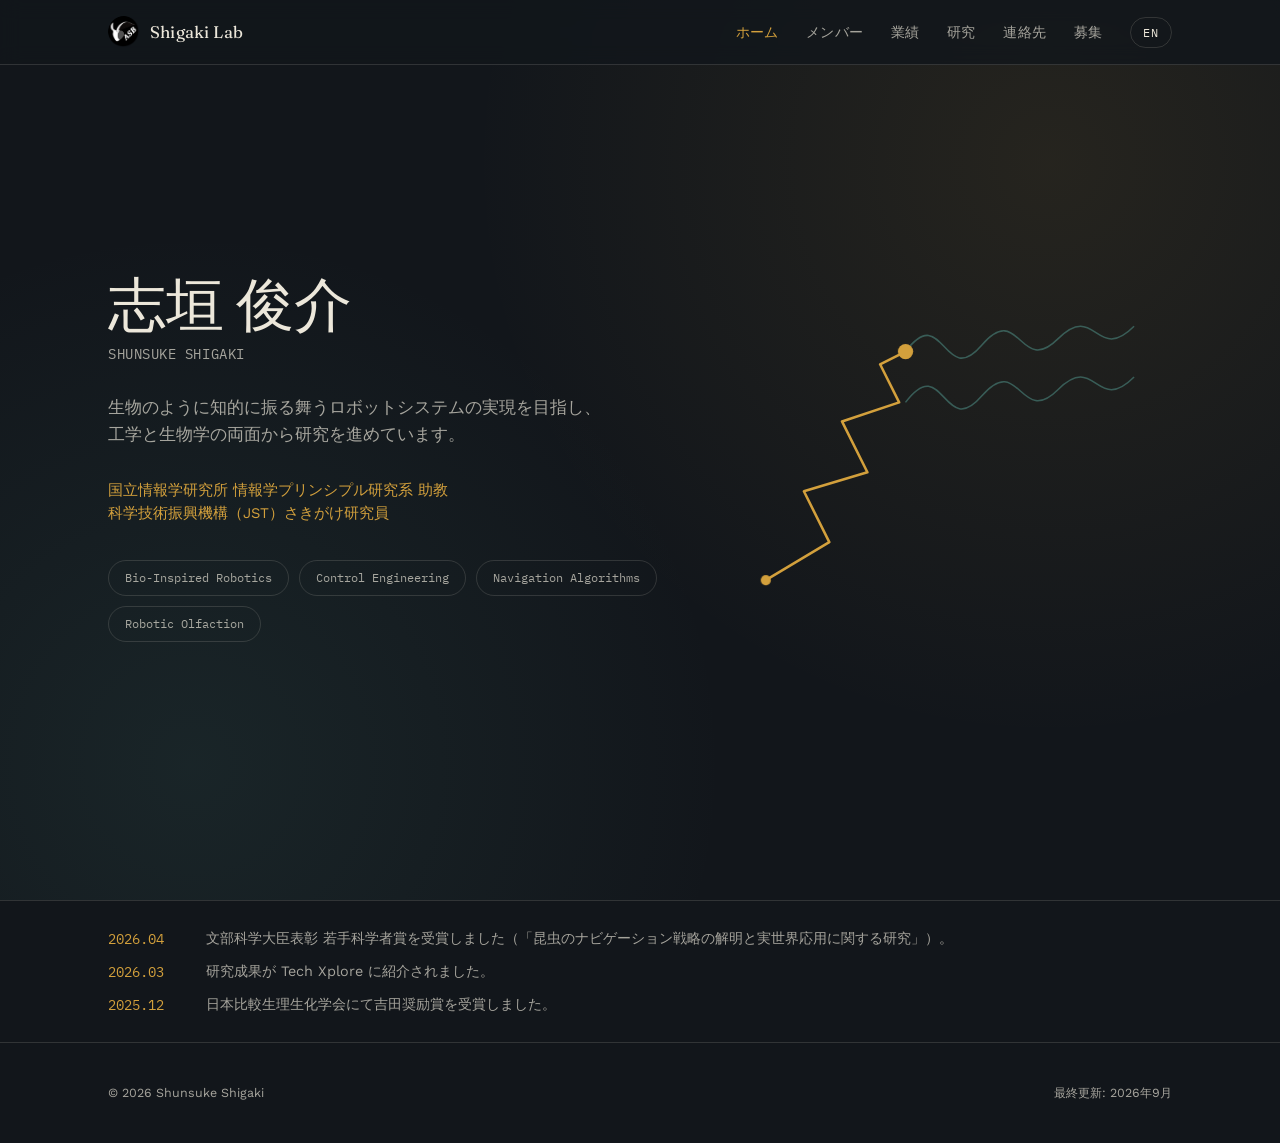
==== commit 4c3c4972: "Add files via upload" ====
--- a/index.html
+++ b/index.html
@@ -11,25 +11,22 @@
 <link href="https://fonts.googleapis.com/css2?family=Fraunces:ital,opsz,wght@0,9..144,300;0,9..144,500;0,9..144,600;1,9..144,500&family=Work+Sans:wght@300;400;500;600;700&family=IBM+Plex+Mono:wght@400;500&display=swap" rel="stylesheet">
 <link rel="stylesheet" href="assets/style.css">
 </head>
+
 <body class="lang-ja">
 
 <header class="site-nav">
   <div class="nav-inner">
     <div class="brand">
-      <svg viewBox="0 0 40 40" fill="none" xmlns="http://www.w3.org/2000/svg">
-        <path d="M20 8C20 8 14 2 8 6C2 10 6 20 14 20C6 20 2 30 8 34C14 38 20 32 20 32" stroke="#d3a03c" stroke-width="1.6" stroke-linecap="round"/>
-        <path d="M20 8C20 8 26 2 32 6C38 10 34 20 26 20C34 20 38 30 32 34C26 38 20 32 20 32" stroke="#4f9187" stroke-width="1.6" stroke-linecap="round"/>
-        <line x1="20" y1="6" x2="20" y2="34" stroke="#ece7da" stroke-width="1.4"/>
-      </svg>
-      <span>Shigaki Lab</span>
+      <img src="assets/logo.png" alt="ASB Lab logo" class="brand-logo">
+      <a href="index.html" style="text-decoration:none; color:inherit;"><span>Shigaki Lab</span></a>
     </div>
     <nav class="links" id="navLinks">
-      <a href="#home" class="t-ja">ホーム</a><a href="#home" class="t-en" hidden>Home</a>
-      <a href="#members" class="t-ja">メンバー</a><a href="#members" class="t-en" hidden>Members</a>
-      <a href="#publications" class="t-ja">業績</a><a href="#publications" class="t-en" hidden>Publication</a>
-      <a href="#research" class="t-ja">研究</a><a href="#research" class="t-en" hidden>Research</a>
-      <a href="#contact" class="t-ja">連絡先</a><a href="#contact" class="t-en" hidden>Contact</a>
-      <a href="#recruit" class="t-ja">募集</a><a href="#recruit" class="t-en" hidden>Recruit</a>
+      <a href="index.html" class="t-ja nav-active">ホーム</a><a href="index.html" class="t-en nav-active" hidden>Home</a>
+      <a href="members.html" class="t-ja">メンバー</a><a href="members.html" class="t-en" hidden>Members</a>
+      <a href="publications.html" class="t-ja">業績</a><a href="publications.html" class="t-en" hidden>Publication</a>
+      <a href="research.html" class="t-ja">研究</a><a href="research.html" class="t-en" hidden>Research</a>
+      <a href="contact.html" class="t-ja">連絡先</a><a href="contact.html" class="t-en" hidden>Contact</a>
+      <a href="recruit.html" class="t-ja">募集</a><a href="recruit.html" class="t-en" hidden>Recruit</a>
       <button id="langToggle">EN</button>
     </nav>
     <button id="navToggle" aria-label="menu">☰</button>
@@ -77,516 +74,6 @@
   </div>
 </div>
 
-<!-- ============ MEMBERS ============ -->
-<section id="members">
-  <div class="wrap">
-    <div class="section-head">
-      <div class="eyebrow t-ja">MEMBERS</div><div class="eyebrow t-en" hidden>MEMBERS</div>
-      <h2 class="t-ja">メンバー</h2><h2 class="t-en" hidden>Members</h2>
-    </div>
-
-    <h4 class="member-group-label t-ja">Staff</h4>
-    <h4 class="member-group-label t-en" hidden>Staff</h4>
-
-    <div class="pi-card">
-      <img src="https://image.jimcdn.com/app/cms/image/transf/dimension=370x10000:format=jpg/path/s4f915e2292247085/image/if1d1376d8edac69d/version/1673166718/image.jpg" alt="Shunsuke Shigaki">
-      <div>
-        <div class="pi-name"><a href="members/shigaki.html" class="member-link">志垣 俊介</a> <span style="font-size:0.9rem; color:var(--text-light-dim);">Shunsuke Shigaki</span></div>
-        <div class="pi-title t-ja">研究代表者 ／ 助教</div>
-        <div class="pi-title t-en" hidden>Principal Investigator / Assistant Professor</div>
-        <p class="pi-bio t-ja">国立情報学研究所 情報学プリンシプル研究系 助教。JSTさきがけ研究員。専門は生物規範ロボティクス、制御工学、ナビゲーションアルゴリズム、ロボット嗅覚。昆虫の匂い源探索行動を構成論的に解き明かし、ロボットへの実装を進めている。</p>
-        <p class="pi-bio t-en" hidden>Assistant Professor, Principles of Informatics Research Division, National Institute of Informatics, and PRESTO Researcher, JST. Works on bio-inspired robotics, control engineering, navigation algorithms, and robotic olfaction, elucidating insect odor-source-tracing behavior through a constructive approach and implementing it on robots.</p>
-        <div class="pi-contact">
-          <a href="mailto:shigaki@nii.ac.jp">shigaki [at] nii.ac.jp</a>
-          <span style="margin:0 8px; color:var(--text-light-dim);">/</span>
-          <a href="members/shigaki.html" class="t-ja">学歴・職歴・受賞歴を見る →</a><a href="members/shigaki.html" class="t-en" hidden>View education, career &amp; awards →</a>
-        </div>
-      </div>
-    </div>
-
-    <h4 class="member-group-label t-ja" style="margin-top:40px;">Students</h4>
-    <h4 class="member-group-label t-en" hidden style="margin-top:40px;">Students</h4>
-    <div class="student-grid">
-      <div class="student-card">
-        <div class="student-avatar">関</div>
-        <div class="student-name"><a href="members/sekiwa.html" class="member-link">関和 諒子</a> <span style="font-size:0.82rem; color:var(--text-light-dim);">Ryoko Sekiwa</span></div>
-        <div class="student-role t-ja">博士課程学生<br>日本学術振興会 特別研究員（DC1）</div>
-        <div class="student-role t-en" hidden>PhD Student<br>JSPS Research Fellowship for Young Scientists (DC1)</div>
-      </div>
-    </div>
-
-    <div class="member-placeholder">
-      <span class="t-ja">その他のメンバー情報は準備中です。参加をご検討の方は「募集」セクションをご覧ください。</span>
-      <span class="t-en" hidden>Additional member profiles will be added soon. If you're interested in joining, see the Recruit section below.</span>
-    </div>
-  </div>
-</section>
-
-<!-- ============ RESEARCH ============ -->
-<section class="paper" id="research">
-  <div class="wrap">
-    <div class="section-head">
-      <div class="eyebrow t-ja">RESEARCH</div><div class="eyebrow t-en" hidden>RESEARCH</div>
-      <h2 class="t-ja">研究</h2><h2 class="t-en" hidden>Research</h2>
-      <p class="t-ja">昆虫が持つ優れた匂い源探索能力を構成論的手法で解き明かし、そこで得た知見をロボットに実装することで、生物のように環境に適応するロボットシステムの実現を目指しています。</p>
-      <p class="t-en" hidden>We use a constructive approach to uncover the remarkable odor-source-tracing abilities of insects, then implement what we learn on robots — working toward robotic systems that adapt to their environment as living organisms do.</p>
-    </div>
-
-    <div class="research-item">
-      <img src="https://image.jimcdn.com/app/cms/image/transf/dimension=646x1024:format=png/path/s4f915e2292247085/image/i4a135fb1704b14a8/version/1548160161/image.png" alt="Palm-sized quadcopter for 3D chemical plume tracking">
-      <div>
-        <h3 class="research-title">Palm-Sized Quadcopter for Three-Dimensional Chemical Plume Tracking</h3>
-        <p class="research-text t-ja">手のひらサイズの小型ドローンによって、匂い（化学物質）の三次元的な追跡を実現する研究です。災害時の捜索や有害物質の発生源特定への応用を目指し、気流可視化（PIV）でドローン周囲の匂いの流れを解析し、最適なセンサ配置と、蛾の探索行動に着想を得た3次元サージキャスティングアルゴリズムを開発。風向が大きく変化する環境でも従来手法を上回る探索性能を確認しました。</p>
-        <p class="research-text t-en" hidden>We designed a palm-sized quadcopter that tracks chemical plumes in three dimensions — useful for disaster search-and-rescue and locating hazardous-material sources. Using particle image velocimetry, we mapped how airflow around the drone carries odor, placed sensors accordingly, and built a 3D surge-casting algorithm inspired by a moth's plume-tracing strategy. The system outperforms conventional 3D tracking even under shifting wind conditions.</p>
-        <div class="research-meta"><span style="font-family:var(--mono); font-size:0.74rem; color:var(--text-dark-dim);">Supported by JKA / AUTORACE</span></div>
-      </div>
-    </div>
-
-    <div class="research-item">
-      <img src="https://image.jimcdn.com/app/cms/image/transf/dimension=597x10000:format=png/path/s4f915e2292247085/image/i9fad8a0074694768/version/1637761954/image.png" alt="Multisensory-motor integration in silkmoth olfactory navigation using VR">
-      <div>
-        <h3 class="research-title">Multisensory-Motor Integration in Olfactory Navigation of Silkmoth Using Virtual Reality</h3>
-        <p class="research-text t-ja">昆虫用バーチャルリアリティ（VR）システムを用い、カイコガ雄成虫が匂い・視覚・風向の情報をどのように統合してメス探索行動を行うかを調べました。三つの情報が一致する場合に探索成功率が最も高く、風向情報が実際と異なると、より慎重な行動をとることが判明。得られた知見を数理モデル化し、従来の探索アルゴリズムを上回る性能を実証しました（eLife誌, 2021年掲載）。</p>
-        <p class="research-text t-en" hidden>Using a VR system for insects, we investigated how the male silkmoth integrates odor, vision, and wind-direction cues while searching for a mate. Search success was highest when all three cues matched; conflicting wind information made the moth more cautious. We modeled this behavioral modulation and improved on conventional odor-source-search algorithms (published in <em>eLife</em>, 2021).</p>
-        <div class="research-meta"><a href="https://www.dropbox.com/s/mbwfs4m06l7jwal/data.zip?dl=0" target="_blank" rel="noopener">↓ Behavioral Data (Dropbox)</a></div>
-      </div>
-    </div>
-
-    <div class="research-item no-image">
-      <div class="research-icon">
-        <svg width="26" height="26" viewBox="0 0 24 24" fill="none" stroke="#396c64" stroke-width="1.5"><path d="M3 12h4l2-8 4 16 2-8h6"/></svg>
-      </div>
-      <h3 class="research-title">Wind Source Localization System Based on a Palm-Sized Quadcopter</h3>
-      <p class="research-text t-ja">小型ドローンに風向センサを搭載し、風源定位を実現する研究です。プロペラ後流の影響を受けない最適なセンサ配置を実験的に特定し、風向・風速情報に基づく走風性アルゴリズムを構築。環境の風の強さによらず、ドローンが風源に到達できることを確認しています。</p>
-      <p class="research-text t-en" hidden>We equipped a palm-sized quadcopter with a compact wind-direction sensor to achieve wind-source localization. After identifying the sensor placement that avoids propeller-wake interference, we built an anemotaxis algorithm and confirmed the drone could localize a wind source regardless of ambient wind strength.</p>
-    </div>
-
-    <div class="research-item no-image">
-      <div class="research-icon">
-        <svg width="26" height="26" viewBox="0 0 24 24" fill="none" stroke="#396c64" stroke-width="1.5"><circle cx="12" cy="12" r="9"/><path d="M8 12h8M12 8v8"/></svg>
-      </div>
-      <h3 class="research-title">A Data-Driven Framework for Modeling Organisms' Chemical Plume Tracing Behavior</h3>
-      <p class="research-text t-ja">生物の匂い源探索行動を再現するため、従来のモデルベース手法に代わるデータ駆動型アプローチを提案。アルコールセンサアレイとカメラによる計測から、ガウス過程回帰で入出力関係を確率過程としてモデル化しました。単純な環境では従来手法を上回る成功率を示した一方、複雑な環境では有効性が低下することも確認しています。</p>
-      <p class="research-text t-en" hidden>We proposed a data-driven alternative to conventional model-based strategies for reproducing an organism's plume-tracing behavior, learning the input–output relationship via Gaussian-process regression from sensor-array and camera measurements. The model outperformed model-based strategies in simple settings, though its advantage narrowed in more complex environments.</p>
-      <div class="research-meta"><a href="https://www.dropbox.com/s/y52v9q161ez99gt/Experimentsdata.zip?dl=0" target="_blank" rel="noopener">↓ Experiment Data (Dropbox)</a></div>
-    </div>
-
-    <div class="research-item no-image">
-      <div class="research-icon">
-        <svg width="26" height="26" viewBox="0 0 24 24" fill="none" stroke="#396c64" stroke-width="1.5"><path d="M12 2c-3 4-6 8-6 12a6 6 0 0012 0c0-4-3-8-6-12z"/></svg>
-      </div>
-      <h3 class="research-title">Wearable Vibration Sensor for Measuring Insect Wing Flapping</h3>
-      <p class="research-text t-ja">シリコーンポリマーに銀粒子を分散させた柔軟なフィルムセンサを開発し、昆虫の羽ばたき周波数を計測。ガとトンボの翅に装着した実験で高精度な計測を実現し、匂い源探索中のガの羽ばたき周波数が、匂いを感知する頻度に応じて変化することを明らかにしました。</p>
-      <p class="research-text t-en" hidden>We fabricated a flexible film sensor — silver particles in a silicone matrix — that measures an insect's wingbeat frequency from bending deformation. Attached to a moth and a dragonfly, it measured flapping with high accuracy, and revealed that a moth's wingbeat frequency shifts with how often it detects an odor while tracing a plume.</p>
-      <div class="research-meta"><a href="https://www.dropbox.com/s/q124g79v3y0f0r4/MDPI_SourceCode.zip?dl=0" target="_blank" rel="noopener">↓ Source Code (Dropbox)</a></div>
-    </div>
-
-    <div class="research-item">
-      <img src="https://image.jimcdn.com/app/cms/image/transf/dimension=330x1024:format=png/path/s4f915e2292247085/image/i66efb16ff045f04c/version/1534732341/image.png" alt="Animal-in-the-loop system concept">
-      <div>
-        <h3 class="research-title">Animal-in-the-Loop System</h3>
-        <p class="research-text t-ja">従来の生物規範アルゴリズムは、実装先ロボットの動力学特性を考慮せずに構築されるため、生物本来の能力を再現しきれない課題がありました。本研究では、ロボットの動特性を織り込んで生物の適応行動を同定する「アニマル・インザ・ループシステム」を構築しています。</p>
-        <p class="research-text t-en" hidden>Conventional bio-inspired algorithms are typically modeled without considering the dynamic characteristics of the robot meant to implement them, limiting how well they reproduce the animal's true ability. We built an "animal-in-the-loop" experimental system that identifies adaptive animal behavior while accounting for the robot's own dynamics.</p>
-      </div>
-    </div>
-
-    <div class="research-item">
-      <img src="https://image.jimcdn.com/app/cms/image/transf/dimension=330x1024:format=png/path/s4f915e2292247085/image/i7f44ce6932195326/version/1534732243/image.png" alt="3-DOF servosphere overview">
-      <div>
-        <h3 class="research-title">A Novel Method for Full Locomotion Compensation of an Untethered Walking Insect (3-DOF Servosphere)</h3>
-        <p class="research-text t-ja">昆虫を拘束せずに自然な行動を計測できる「3自由度サーボスフィア」を開発。高速度カメラで球体上の昆虫の位置・姿勢を取得し、その情報に基づき球体を制御することで、非拘束のまま位置を一定に保てます。行動と同時に筋電位などの生体信号を計測でき、カイコガ雄成虫の匂い源探索行動と飛翔筋活動の関係を明らかにしました。</p>
-        <p class="research-text t-en" hidden>We developed the "3-DOF servosphere," an untethered measurement system where a freely walking insect sits atop a sphere whose rotation is servo-controlled from overhead camera tracking, keeping its position fixed without restraint. This lets us measure natural locomotion together with biosignals such as flight-muscle EMG — revealing the link between a male silkmoth's plume-tracing behavior and flight-muscle activity.</p>
-      </div>
-    </div>
-
-    <div class="research-item">
-      <img src="https://image.jimcdn.com/app/cms/image/transf/dimension=237x1024:format=png/path/s4f915e2292247085/image/id588424142faf995/version/1534732252/image.png" alt="EMG measurement points and behavior estimation results">
-      <div>
-        <h3 class="research-title">Time-Varying Moth-Inspired Algorithm for Chemical Plume Tracing in Turbulent Environments</h3>
-        <p class="research-text t-ja">軌跡データだけでは推定が難しい行動状態を、飛翔筋筋電位からサポートベクターマシンで推定。カイコガ雄成虫は匂いの受容回数が増える探索終盤ほど直進行動の時間を短くしていることがわかりました。この時変的な行動則をモデル化して地上走行ロボットに実装した結果、従来アルゴリズムより高い到達率を達成しました。</p>
-        <p class="research-text t-en" hidden>By estimating behavioral state from flight-muscle EMG using a support-vector machine, we found that male silkmoths shorten their straight upwind runs as they accumulate odor detections late in a search. We modeled this time-varying behavior and implemented it on a ground robot, which reached the odor source more reliably than a conventional algorithm.</p>
-      </div>
-    </div>
-
-    <div class="research-item">
-      <img src="https://image.jimcdn.com/app/cms/image/transf/dimension=641x1024:format=png/path/s4f915e2292247085/image/if8e074f497c69556/version/1616494342/image.png" alt="LAL neural activity and behavior measurement">
-      <div>
-        <h3 class="research-title">Modeling the Adaptive Chemical Plume Tracing Algorithm of an Insect Using Fuzzy Inference</h3>
-        <p class="research-text t-ja">カイコガ雄成虫の運動指令を生成する脳領域（側副小葉：LAL）の神経活動と探索行動を同時計測し、ファジィ推論によって関係を解析。匂いの受容頻度に応じて行動の状態遷移確率を変化させていることを明らかにし、モデルの実装によって従来の蛾模倣アルゴリズムより高い探索性能を実現しました。<span style="opacity:.7">［現在進行中］</span></p>
-        <p class="research-text t-en" hidden>By simultaneously recording a male silkmoth's neural activity in the motor-command region (LAL) and its plume-tracing behavior, and analyzing the relationship with fuzzy inference, we found that the moth modulates its state-transition probabilities according to odor-detection frequency. The resulting model improved on the conventional moth-inspired algorithm. <span style="opacity:.7">[Ongoing]</span></p>
-      </div>
-    </div>
-
-    <div class="research-item no-image">
-      <div class="research-icon">
-        <svg width="26" height="26" viewBox="0 0 24 24" fill="none" stroke="#396c64" stroke-width="1.5"><path d="M12 3v6M12 15v6M3 12h6M15 12h6"/></svg>
-      </div>
-      <h3 class="research-title">Dynamic Model Identification for Insect Electroantennogram with Printed Electrode</h3>
-      <p class="research-text t-ja">印刷電極を用いて昆虫の触角電位（EAG）を計測し、その動的応答特性をモデル化する研究です。ロボット嗅覚センサとしての昆虫触角の活用に向けた基盤技術に取り組んでいます。</p>
-      <p class="research-text t-en" hidden>We measure insect electroantennograms (EAG) using printed electrodes and model their dynamic response characteristics — foundational work toward using insect antennae as robotic olfactory sensors.</p>
-    </div>
-
-  </div>
-</section>
-
-<!-- ============ PUBLICATIONS ============ -->
-<section class="paper" id="publications">
-  <div class="wrap">
-    <div class="section-head">
-      <div class="eyebrow t-ja">PUBLICATIONS</div><div class="eyebrow t-en" hidden>PUBLICATIONS</div>
-      <h2 class="t-ja">業績</h2><h2 class="t-en" hidden>Publications</h2>
-      <p class="t-ja">論文タイトル等は原文（主に英語）のまま掲載しています。</p>
-      <p class="t-en" hidden>Titles are listed as originally published (mostly in English).</p>
-    </div>
-
-    <details open>
-      <summary><span><span class="t-ja">国際学術論文</span><span class="t-en" hidden>International Journal Papers</span></span><span class="count">32 <span class="arrow">▸</span></span></summary>
-      <ol class="pub-list">
-        <li><strong>S. Shigaki</strong>, S. Fukushima, D. Kurabayashi, T. Sakurai, R. Kanzaki, "A novel method for full locomotion compensation of an untethered walking insect", <em>Bioinspiration &amp; Biomimetics</em>, Vol. 12, No. 1, 016005, 2016. <a href="http://iopscience.iop.org/article/10.1088/1748-3190/12/1/016005" target="_blank" rel="noopener">link</a></li>
-        <li><strong>S. Shigaki</strong>, T. Sakurai, N. Ando, D. Kurabayashi, R. Kanzaki, "Time-Varying Moth-Inspired Algorithm for Chemical Plume Tracing in Turbulent Environment", <em>IEEE Robotics and Automation Letters</em>, Vol. 3, No. 1, pp. 76–83, 2018. DOI: 10.1109/LRA.2017.2730361. <a href="http://ieeexplore.ieee.org/abstract/document/7987788/" target="_blank" rel="noopener">link</a></li>
-        <li><strong>S. Shigaki</strong>, M. R. Fikri, C. Hernandez Reyes, T. Sakurai, N. Ando, D. Kurabayashi, R. Kanzaki, H. Sezutsu, "Animal-in-the-loop system to investigate adaptive behavior", <em>Advanced Robotics</em>, Vol. 32, No. 17, pp. 945–953, 2018. DOI: 10.1080/01691864.2018.1511473. <a href="https://www.tandfonline.com/doi/full/10.1080/01691864.2018.1511473" target="_blank" rel="noopener">link</a></li>
-        <li><strong>S. Shigaki</strong>, M. R. Fikri, D. Kurabayashi, "Design and experimental evaluation of odor sensing method for a pocket-sized quadcopter", <em>Sensors</em>, Vol. 18, No. 11, 3720, 2018. DOI: 10.3390/s18113720. <a href="https://www.mdpi.com/1424-8220/18/11/3720" target="_blank" rel="noopener">link</a></li>
-        <li><strong>S. Shigaki</strong>, S. Haigo, C. Hernandez Reyes, T. Sakurai, R. Kanzaki, D. Kurabayashi, H. Sezutsu, "Analysis of the role of wind information for efficient chemical plume tracing based on optogenetic silkworm moth behavior", <em>Bioinspiration &amp; Biomimetics</em>, Vol. 14, No. 4, 2019. DOI: 10.1088/1748-3190/ab1d34. <a href="https://iopscience.iop.org/article/10.1088/1748-3190/ab1d34" target="_blank" rel="noopener">link</a></li>
-        <li><strong>S. Shigaki</strong>, K. Okajima, K. Sanada, D. Kurabayashi, "Experimental Analysis of the Influence of Olfactory Property on Chemical Plume Tracing Performance", <em>IEEE Robotics and Automation Letters</em>, Vol. 4, No. 3, pp. 2847–2853, 2019. DOI: 10.1109/LRA.2019.2921948. <a href="https://ieeexplore.ieee.org/abstract/document/8733896" target="_blank" rel="noopener">link</a></li>
-        <li><strong>S. Shigaki</strong>, Y. Shiota, D. Kurabayashi, R. Kanzaki, "Modeling of Adaptive Chemical Plume Tracing Algorithm of Insect using Fuzzy Inference", <em>IEEE Transactions on Fuzzy Systems</em>, Vol. 28, No. 1, pp. 72–84, 2020. DOI: 10.1109/TFUZZ.2019.2915187. <a href="https://ieeexplore.ieee.org/document/8707074" target="_blank" rel="noopener">link</a></li>
-        <li><strong>S. Shigaki</strong>, H. Ohashi, T. Sakurai, M. Shimizu, K. Hosoda, D. Kurabayashi, "Real-Time Odor Discrimination Using Single Antenna of Insect", <em>IEEE Sensors Letters</em>, Vol. 4, No. 10, Art no. 4500904, 2020. DOI: 10.1109/LSENS.2020.3024606. <a href="https://ieeexplore.ieee.org/document/9200800" target="_blank" rel="noopener">link</a></li>
-        <li>R. Yanagisawa, <strong>S. Shigaki</strong>, et al., "Wearable Vibration Sensor for Measuring the Wing Flapping of Insects", <em>Sensors</em>, Vol. 21, No. 2, 593, 2021. DOI: 10.3390/s21020593. <a href="https://www.mdpi.com/1424-8220/21/2/593" target="_blank" rel="noopener">link</a></li>
-        <li>C. A. Hernandez-Reyes, S. Fukushima, <strong>S. Shigaki</strong>, D. Kurabayashi, T. Sakurai, R. Kanzaki, H. Sezutsu, "Identification of exploration and exploitation balance in the silkmoth olfactory search behavior by information-theoretic modeling", <em>Frontiers in Computational Neuroscience</em>, Vol. 15, No. 3, 2021. DOI: 10.3389/fncom.2021.629380. <a href="https://www.frontiersin.org/articles/10.3389/fncom.2021.629380/full" target="_blank" rel="noopener">link</a></li>
-        <li>K. Okajima, <strong>S. Shigaki</strong>, T. Suko, D. N. Luong, C. A. Hernandez-Reyes, Y. Hattori, K. Sanada, D. Kurabayashi, "A novel framework based on a data-driven approach for modeling the behavior of organisms in chemical plume tracing", <em>Journal of The Royal Society Interface</em>, Vol. 18, No. 181, 2021. DOI: 10.1098/rsif.2021.0171. <a href="https://royalsocietypublishing.org/doi/10.1098/rsif.2021.0171" target="_blank" rel="noopener">link</a></li>
-        <li>C. Hernandez-Reyes, <strong>S. Shigaki</strong>, M. Yamada, T. Kondo, D. Kurabayashi, "Learning a Generic Olfactory Search Strategy from Silk Moths by Deep Inverse Reinforcement Learning", <em>IEEE Transactions on Medical Robotics and Bionics</em>, Vol. 4, No. 1, 2022. DOI: 10.1109/TMRB.2021.3129113. <a href="https://ieeexplore.ieee.org/document/9619462" target="_blank" rel="noopener">link</a></li>
-        <li>M. Yamada, H. Ohashi, K. Hosoda, D. Kurabayashi, <strong>S. Shigaki</strong>, "Multisensory-motor integration in olfactory navigation of silkmoth, <em>Bombyx mori</em>, using virtual reality system", <em>eLife</em>, Vol. 10, e72001, 2021. DOI: 10.7554/eLife.72001. <a href="https://elifesciences.org/articles/72001" target="_blank" rel="noopener">link</a></li>
-        <li>N. Yamada, H. Ohashi, T. Umedachi, M. Shimizu, K. Hosoda, <strong>S. Shigaki</strong>, "Dynamic Model Identification for Insect Electroantennogram with Printed Electrode", <em>Sensors and Materials</em>, Vol. 33, No. 12, pp. 4173–4184, 2021. DOI: 10.18494/SAM.2021.3116. <a href="https://myukk.org/SM2017/article.php?ss=3116" target="_blank" rel="noopener">link</a></li>
-        <li><strong>S. Shigaki</strong>, N. Minakawa, M. Yamada, H. Ohashi, D. Kurabayashi, K. Hosoda, "Animal-in-the-loop System with Multimodal Virtual Reality to Elicit Natural Olfactory Localization Behavior", <em>Sensors and Materials</em>, Vol. 33, No. 12, pp. 4211–4228, 2021. DOI: 10.18494/SAM.2021.3609. <a href="https://myukk.org/SM2017/article.php?ss=3609" target="_blank" rel="noopener">link</a></li>
-        <li>T. Y. Chen, <strong>S. Shigaki</strong>, K. Hosoda, "Bevel-geared mechanical foot: a bioinspired robotic foot compensating yaw moment of bipedal walking", <em>Advanced Robotics</em>, Vol. 36, pp. 631–640, 2021. DOI: 10.1080/01691864.2021.2017343. <a href="https://www.tandfonline.com/doi/citedby/10.1080/01691864.2021.2017343" target="_blank" rel="noopener">link</a></li>
-        <li>K. Shirai, K. Shimamura, A. Koubara, <strong>S. Shigaki</strong>, R. Fujisawa, "Development of a behavioral trajectory measurement system (Bucket-ANTAM) for organisms moving in a two-dimensional plane", <em>Artificial Life and Robotics</em>, Vol. 27, pp. 698–705, 2022. DOI: 10.1007/s10015-022-00811-5. <a href="https://link.springer.com/article/10.1007/s10015-022-00811-5" target="_blank" rel="noopener">link</a></li>
-        <li><strong>S. Shigaki</strong>, Y. Yoshimura, D. Kurabayashi, K. Hosoda, "Palm-Sized Quadcopter for Three-Dimensional Chemical Plume Tracking", <em>IEEE Transactions on Instrumentation and Measurement</em>, Vol. 71, 2022. DOI: 10.1109/TIM.2022.3218316. <a href="https://ieeexplore.ieee.org/document/9933476" target="_blank" rel="noopener">link</a></li>
-        <li><strong>S. Shigaki</strong>, M. Yamada, D. Kurabayashi, K. Hosoda, "Robust Moth-Inspired Algorithm for Odor Source Localization Using Multimodal Information", <em>Sensors</em>, Vol. 23, No. 3, 1475, 2023. DOI: 10.3390/s23031475. <a href="https://www.mdpi.com/1424-8220/23/3/1475" target="_blank" rel="noopener">link</a></li>
-        <li>H. Ohashi, <strong>S. Shigaki</strong>, R. Teramae, M. Shimizu, K. Hosoda, "Development of Bio-cultured Artificial Muscles with High Design Flexibility", <em>Journal of Bionic Engineering</em>, Vol. 20, No. 4, 2023. DOI: 10.1007/s42235-023-00355-9. <a href="https://link.springer.com/article/10.1007/s42235-023-00355-9" target="_blank" rel="noopener">link</a></li>
-        <li>A. Koubara, K. Shirai, K. Shimamura, <strong>S. Shigaki</strong>, R. Fujisawa, "Analysis of Negative Phototaxis in the Pill-bug using Omni-directional servo-sphere", <em>Artificial Life and Robotics</em>, Vol. 28, pp. 591–599, 2023. DOI: 10.1007/s10015-023-00871-1. <a href="https://link.springer.com/article/10.1007/s10015-023-00871-1" target="_blank" rel="noopener">link</a></li>
-        <li><strong>S. Shigaki</strong>, N. Ando, T. Sakurai, D. Kurabayashi, "Analysis of Odor Tracking Performance of Silk moth using a Sensory-Motor Intervention System", <em>Integrative and Comparative Biology</em>, Vol. 63, No. 2, pp. 343–355, 2023. DOI: 10.1093/icb/icad055. <a href="https://academic.oup.com/icb/advance-article/doi/10.1093/icb/icad055/7191257" target="_blank" rel="noopener">link</a></li>
-        <li>T. Ibuki, S. Nakano, S. Shigaki, T. Hatanaka, "Sampled visual feedback pose estimation and regulation based on camera frame rates", <em>SICE Journal of Control, Measurement, and System Integration</em>, Vol. 16, No. 1, pp. 297–309, 2023. DOI: 10.1080/18824889.2023.2247853. <a href="https://www.tandfonline.com/doi/full/10.1080/18824889.2023.2247853" target="_blank" rel="noopener">link</a></li>
-        <li><strong>S. Shigaki</strong>, R. Yanagisawa, Y. Shiota, K. Hosoda, "Designing signal processing for robotic olfaction based on electroantennogram", <em>Advanced Robotics</em>, Vol. 38, No. 16, pp. 1166–1175, 2024. DOI: 10.1080/01691864.2024.2358433. <a href="https://www.tandfonline.com/doi/full/10.1080/01691864.2024.2358433" target="_blank" rel="noopener">link</a></li>
-        <li>K. Yokota, K. Hosoda, <strong>S. Shigaki</strong>, "Wind Source Localization System Based on a Palm-Sized Quadcopter", <em>Applied Sciences</em>, Vol. 14, No. 15, 2024. <a href="https://www.mdpi.com/2076-3417/14/15/6425" target="_blank" rel="noopener">link</a></li>
-        <li>M. Kaji, K. Katano, T. I. Anee, H. Nitta, R. Yamaji, R. Shimizu, <strong>S. Shigaki</strong>, H. Suzuki, N. Suzuki, "Response of Arabidopsis thaliana to Flooding with Physical Flow", <em>Plants</em>, Vol. 13, No. 24, 3508, 2024. <a href="https://www.mdpi.com/2223-7747/13/24/3508" target="_blank" rel="noopener">link</a></li>
-        <li><strong>S. Shigaki</strong>, T. Matsushita, H. Ohashi, N. Ando, K. Hosoda, "Odor source localization behavior of an insect enhanced by intermittent intake strategy", <em>Advanced Robotics</em>, Vol. 39, No. 9, pp. 491–502, 2025. DOI: 10.1080/01691864.2025.2469701. <a href="https://www.tandfonline.com/doi/full/10.1080/01691864.2025.2469701" target="_blank" rel="noopener">link</a></li>
-        <li>R. Sekiwa, T. Ibuki, <strong>S. Shigaki</strong>, "Development of Automatic Insect-Tracking Robot System for Measuring Local Activity Changes in Free Walking", <em>Frontiers in Robotics and AI</em>, Vol. 12, 1602867, 2025. <a href="https://www.frontiersin.org/journals/robotics-and-ai/articles/10.3389/frobt.2025.1602867/full" target="_blank" rel="noopener">link</a></li>
-        <li>T. S. Ohashi, Y. Y. Xu, <strong>S. Shigaki</strong>, Y. Nakamura, T. T. Lee, Y. M. Loh, E. M. Sato, D. F. Eberl, M. P. Su, A. Kamikouchi, "Diversity and complexity of auditory representation in the hearing systems of Aedes aegypti mosquitoes", <em>Science Advances</em>, Vol. 11, No. 23, eads2689, 2025. <a href="https://www.science.org/doi/full/10.1126/sciadv.ads2689" target="_blank" rel="noopener">link</a></li>
-        <li><strong>S. Shigaki</strong>, K. Yokota, R. Sekiwa, D. Kurabayashi, D. Owaki, "Insect-inspired adaptive behavioral compensation strategy against olfactory sensory deficiency for robotic odor source localization", <em>npj Robotics</em>, Vol. 4, No. 1, 2026. <a href="https://www.nature.com/articles/s44182-026-00080-5" target="_blank" rel="noopener">link</a></li>
-        <li>H. Ohashi, <strong>S. Shigaki</strong>, S. Fujii, M. Shimizu, K. Hosoda, "Evaluation of material effects on three-dimensional cultured skeletal muscle cells for biohybrid robots", <em>Frontiers in Robotics and AI</em>, Vol. 13, 1778864, 2026. <a href="https://www.frontiersin.org/journals/robotics-and-ai/articles/10.3389/frobt.2026.1778864/full" target="_blank" rel="noopener">link</a></li>
-        <li>K. Fujii, K. Tsutsui, Y. Teshima, M. Itoh, N. Takeishi, N. Nishiumi, R. Tanaka, <strong>S. Shigaki</strong>, Y. Kawahara, "Data-driven simulator of multi-animal behavior with unknown dynamics via offline and online reinforcement learning", <em>iScience</em>, in press.</li>
-      </ol>
-    </details>
-
-    <details>
-      <summary><span><span class="t-ja">国内学術論文</span><span class="t-en" hidden>Domestic Journal Papers</span></span><span class="count">6 <span class="arrow">▸</span></span></summary>
-      <ol class="pub-list">
-        <li><strong>志垣俊介</strong>，福島俊平，峯岸諒，倉林大輔，神崎亮平，"カイコガ行動計測のための3自由度サーボスフィアの構築"，日本機械学会論文集，Vol. 80, No. 813, 2014. <a href="https://www.jstage.jst.go.jp/article/transjsme/80/813/80_2014dr0131/_article/-char/ja/" target="_blank" rel="noopener">link</a></li>
-        <li>吉原拓実，<strong>志垣俊介</strong>，倉林大輔，"化学物質探索行動における気流環境に応じた吸気積極性の実験的検討"，日本機械学会論文集，Vol. 83, No. 853, p. 17-00108, 2017. <a href="https://www.jstage.jst.go.jp/article/transjsme/advpub/0/advpub_17-00108/_article/-char/ja/" target="_blank" rel="noopener">link</a></li>
-        <li>鈴木洋之，鈴木伸洋，<strong>志垣俊介</strong>，Sim Joongeun，阿部里菜，新田大史，山次亮太朗，"流れによるストレスで生じる植物の生育および分子生物学的応答に基づく水理量推定の可能性"，土木学会論文集B1（水工学），Vol. 75, No. 1, pp. 130–137, 2019. <a href="https://www.jstage.jst.go.jp/article/jscejhe/75/1/75_130/_article/-char/ja/" target="_blank" rel="noopener">link</a></li>
-        <li>川野雄基，大槻圭一，阿部真人，永谷直久，<strong>志垣俊介</strong>，藤澤隆介，"昆虫用運動補償装置を用いたオカダンゴムシの走光性の評価"，システム制御情報学会論文誌，Vol. 33, No. 3, pp. 67–76, 2020.</li>
-        <li>岡島慶，<strong>志垣俊介</strong>，眞田一志，倉林大輔，"フリックによる可変式サンプリングを導入した自律移動ロボットによる匂い源探索"，日本機械学会論文集，Vol. 86, No. 887, pp. 19-00340, 2020. <a href="https://www.jstage.jst.go.jp/article/transjsme/86/887/86_19-00340/_pdf/-char/ja" target="_blank" rel="noopener">link</a></li>
-        <li>神原章博，富永歩，<strong>志垣俊介</strong>，林英治，藤澤隆介，"CNNの深層学習を用いた樹皮画像によるスギ・ヒノキの分類の実現"，森林利用学会誌，Vol. 36, No. 1, 2021. <a href="https://www.jstage.jst.go.jp/article/jjfes/36/1/36_36.5/_article/-char/ja" target="_blank" rel="noopener">link</a></li>
-      </ol>
-    </details>
-
-    <details>
-      <summary><span><span class="t-ja">解説記事・その他の著書</span><span class="t-en" hidden>Review Articles &amp; Book Chapters</span></span><span class="count">11 <span class="arrow">▸</span></span></summary>
-      <ol class="pub-list">
-        <li><strong>志垣俊介</strong>，倉林大輔，"カイコガの適応的匂い源探索アルゴリズムのモデル化とロボットシステムへの実装に向けて"，昆虫と自然，ニューサイエンス社，Vol. 53, No. 13, pp. 36–37, 2018.</li>
-        <li>梅舘拓也，<strong>志垣俊介</strong>，清水正宏，"自律分散システムをソフトロボットに実装する"，計測と制御，Vol. 59, No. 11, pp. 791–795, 2020. DOI: 10.11499/sicejl.59.791. <a href="https://www.jstage.jst.go.jp/article/sicejl/59/11/59_791/_article/-char/ja/" target="_blank" rel="noopener">link</a></li>
-        <li><strong>志垣俊介</strong>，"テレワーク社会を支えるリモートセンシング"，シーエムシー出版，第19章，2021.</li>
-        <li><strong>志垣俊介</strong>，"昆虫に錯覚を引き起こすことは可能か？―昆虫用VRの開発―"，AROMA RESEARCH，Vol. 23, No. 4, pp. 315–319, 2022. <a href="https://www.fragrance-j.co.jp/book/b614806.html" target="_blank" rel="noopener">link</a></li>
-        <li>N. Suzuki, <strong>S. Shigaki</strong>, M. Yunose, N. R. Putrawisesa, S. Hogaki, M. C. D. Piazza, "Mechanisms Regulating Energy Homeostasis in Plant Cells and Their Potential to Inspire Electrical Microgrids Models", <em>Biomimetics</em>, Vol. 7, No. 2, 2022. <a href="https://www.mdpi.com/2313-7673/7/2/83" target="_blank" rel="noopener">link</a></li>
-        <li><strong>S. Shigaki</strong>, N. Ando, "Usage of a Sensory-Motor Intervention System for Understanding the Adaptive Behavior of Insects", <em>Applied Sciences</em>, Vol. 14, No. 3, 1139, 2024. <a href="https://www.mdpi.com/2076-3417/14/3/1139" target="_blank" rel="noopener">link</a></li>
-        <li><strong>志垣俊介</strong>，安藤規泰，"感覚－運動介入システムによって紐解く昆虫の適応行動"，システム/制御/情報，Vol. 68, No. 4, pp. 128–133, 2024.</li>
-        <li>大脇大，<strong>志垣俊介</strong>，青沼仁志，"運動・感覚・脳への介入から紐解く昆虫の適応能"，日本ロボット学会誌，Vol. 42, No. 8, pp. 725–731, 2024.</li>
-        <li><strong>志垣俊介</strong>，大橋ひろ乃，"生物を真似・活用するロボット設計"，比較生理生化学，Vol. 41, No. 3, pp. 118–130, 2024. <a href="https://www.jscpb.org/publications/magazine/" target="_blank" rel="noopener">link</a></li>
-        <li>Y. Shiota, <strong>S. Shigaki</strong>, "Decoding olfactory mechanisms: molecular functions and robotic applications for odor source localization", Vol. 39, No. 9, pp. 472–490, 2025. <a href="https://www.tandfonline.com/doi/full/10.1080/01691864.2025.2501026" target="_blank" rel="noopener">link</a></li>
-        <li>（共同執筆）<strong>志垣俊介</strong>，"昆虫科学の最前線"，丸善出版，第19章担当，pp. 404–412, 2026. <a href="https://www.maruzen-publishing.co.jp/book/b10153261.html" target="_blank" rel="noopener">link</a></li>
-      </ol>
-    </details>
-
-    <details>
-      <summary><span><span class="t-ja">国際会議論文（査読あり）</span><span class="t-en" hidden>International Conference Papers (Refereed)</span></span><span class="count">32 <span class="arrow">▸</span></span></summary>
-      <ol class="pub-list">
-        <li>J. Y. Chew, <strong>S. Shigaki</strong>, D. Kurabayashi, "Time-Variant Chemical Plume Tracing Inspired by the Silk Moth", <em>Proc. SSRR 2014</em>, pp. 1–2, 2014.</li>
-        <li><strong>S. Shigaki</strong>, S. Fukushima, D. Kurabayashi, R. Minegishi, R. Kanzaki, "3-DOF servosphere: A novel experiment system for measuring locomotion of free walking silkworm moth", <em>Proc. SICE Annual Conference 2015</em>, pp. 1295–1298, 2015.</li>
-        <li><strong>S. Shigaki</strong>, D. Kurabayashi, "Behavior Estimation of an Insect Based on Flight Muscle Electromyograms using the Support Vector Machine", <em>Proc. SICE Annual Conference 2016</em>, pp. 1323–1328, 2016.</li>
-        <li>R. Yanagawa, <strong>S. Shigaki</strong>, D. Kurabayashi, "Construction of chemical plume tracing simulator in a non-rectifying environment", <em>Proc. SICE Annual Conference 2018</em>, pp. 147–150, 2018.</li>
-        <li>M. R. Fikri, <strong>S. Shigaki</strong>, D. Kurabayashi, "Chemical Plume Tracing using Palm-Sized Quadrotor in 2D Obstacle Environment", <em>Proc. SICE Annual Conference 2018</em>, pp. 154–157, 2018.</li>
-        <li><strong>S. Shigaki</strong>, K. Sanada, D. Kurabayashi, "Development of Omnidirectional Mobile Treadmill for Neuroethology", <em>Proc. Conference on Biomimetic and Biohybrid Systems</em>, pp. 360–364, 2019.</li>
-        <li>S. Haigou, <strong>S. Shigaki</strong>, D. Kurabayashi, "Bio-Inspired Behavior Modulation of Chemical Plume Tracing Robot based on Wind Information", <em>Proc. WROCO2019</em>, pp. 124–127, 2019.</li>
-        <li>C. Hernandez Reyes, S. Fukushima, <strong>S. Shigaki</strong>, D. Kurabayashi, "Fusion of Cognitive and Reactive Algorithms for Chemical Plume Tracing on an Autonomous Mobile Robot", <em>Proc. SICE2019</em>, pp. 264–267, 2019.</li>
-        <li>O. Matsumoto, <strong>S. Shigaki</strong>, S. Ikemoto, T. Y. Chen, M. Shimizu, K. Hosoda, "2DOF link mechanism mimicking cheetah's spine and leg movement", <em>Proc. ROBIO 2019</em>, 2019.</li>
-        <li>N. Yamada, <strong>S. Shigaki</strong>, M. Shimizu, H. Ohashi, T. Umedachi, T. Ogura, K. Hosoda, "Electroantennography Measurement by Printed Electronics Electrode", <em>Proc. IEEE/SICE SII</em>, 2020.</li>
-        <li>R. Yanagawa, K. Kurabayashi, K. Okajima, S. Shigaki, Y. Hattori, D. Kurabayashi, "Variable Capture-Angle Sampling for Chemical Plume Tracing by an Autonomous Mobile Robot", <em>Proc. IEEE/SICE SII</em>, 2020.</li>
-        <li>K. Okajima, S. Shigaki, C. Hernandez Reyes, K. Sanada, D. Kurabayashi, "Analysis of the Effect of Sampling Strategy: Flicking for Chemical Plume Tracing by an Autonomous Robot", <em>Proc. IEEE/SICE SII</em>, 2020.</li>
-        <li><strong>S. Shigaki</strong>, M. Shimizu, H. Kobayashi, R. Ishiguro, T. Umedachi, K. Hosoda, "Demonstration of Teleoperated Bumblebee-Quadcopter System for Collision Avoidance", <em>Proc. 3rd IEEE RoboSoft</em>, pp. 188–193, 2020.</li>
-        <li>M. Yamada, <strong>S. Shigaki</strong>, H. Ohashi, M. Shimizu, K. Hosoda, D. Kurabayashi, "Measurement and Analysis of Odor Source Search Behavior of Insect Using Virtual Reality System", <em>Proc. SICE2020</em>, 2020.</li>
-        <li>K. Okajima, <strong>S. Shigaki</strong>, K. Sanada, D. Kurabayashi, "Chemical Plume Tracing Model Learning from Insect Behavior", <em>Proc. IEEE/SICE SII</em>, 2021.</li>
-        <li><strong>S. Shigaki</strong>, K. Okajima, K. Sanada, D. Kurabayashi, "Insect-Inspired Odor Intake Method for Chemical Plume Tracing in an Outdoor Environment", <em>Proc. IROS 2021</em>. DOI: 10.1109/IROS51168.2021.9636125.</li>
-        <li>R. Teramae, H. Ohashi, <strong>S. Shigaki</strong>, M. Shimizu, K. Hosoda, "Development of Engineered Skeletal Muscle Tissue Under Geometric Constraint", <em>Proc. AROB-ISBC-SWARM 2022</em>, 2022.</li>
-        <li>M. Yamada, H. Ohashi, K. Hosoda, D. Kurabayashi, <strong>S. Shigaki</strong>, "Speed Modulation Mechanism of Insect by Integrating Odor and Wind Sensory Information during Odor Source Localization", <em>Proc. AROB-ISBC-SWARM 2022</em>, 2022.</li>
-        <li>K. Shirai, K. Shimamura, A. Koubara, <strong>S. Shigaki</strong>, R. Fujisawa, "Development of a Behavioral Trajectory Measurement System (Bucket ANTAM) for Organisms Moving in a Two-Dimensional Plane", <em>Proc. AROB-ISBC-SWARM 2022</em>, 2022.</li>
-        <li>A. Koubara, K. Shirai, K. Shimamura, <strong>S. Shigaki</strong>, R. Fujisawa, "Analysis of Negative Phototaxis in the Pill-bug (Armadillidium vulgare) Using Omni-directional servo-sphere", <em>Proc. AROB-ISBC-SWARM 2022</em>, 2022.</li>
-        <li>H. Ohashi, R. Teramae, <strong>S. Shigaki</strong>, M. Shimizu, K. Hosoda, "Development of Three-dimensional Cultured Skeletal Muscle Tissue and Its Application", <em>Proc. AROB-ISBC-SWARM 2023</em>, 2023.</li>
-        <li><strong>S. Shigaki</strong>, T. Matsushita, K. Hosoda, "Experimental investigation of the effects of periodic intake on odor source localization behavior of silkmoth", <em>Proc. AROB-ISBC-SWARM 2023</em>, 2023.</li>
-        <li>H. Kobayashi, T. Miyamoto, T. Yabuki, <strong>S. Shigaki</strong>, S. Dobata, R. Fujisawa, "Designing a Swarm Behavior Rule to Create a Functional Structure Keeping a Constant Temperature", <em>Proc. AROB-ISBC-SWARM 2023</em>, 2023.</li>
-        <li>S. Fujii, H. Ohashi, <strong>S. Shigaki</strong>, M. Shimizu, K. Hosoda, "Fabrication and Functional Analysis of Bio-Actuator for Soft Robot", <em>Proc. SICE2022</em>, 2022.</li>
-        <li>R. Yanagisawa, <strong>S. Shigaki</strong>, D. Kurabayashi, K. Hosoda, "Odor Source Localization Using Gaussian Process Regression", <em>Proc. SICE2022</em>, 2022.</li>
-        <li><strong>S. Shigaki</strong>, R. Yanagisawa, Y. Shiota, B. S. Hansson, "Comparison of signal processing methods for the utilization of insect antenna as odor sensor", <em>Proc. Int. Symp. on Adaptive Motion of Animals and Machines</em>, 2023.</li>
-        <li><strong>S. Shigaki</strong>, "Measurement of odor source localization behavior of an insect in indoor and outdoor environments using a teleoperated system", <em>Proc. SICE2023</em>, 2023.</li>
-        <li>J. Homchanthanakul, <strong>S. Shigaki</strong>, P. Manoonpong, "Embodied Adaptive Sensing for Odor Concentration Maximization in Bio-Inspired Robotics", <em>Proc. IEEE ICRA</em>, pp. 15914–15920, 2025.</li>
-        <li><strong>S. Shigaki</strong>, K. Yokota, R. Sekiwa, D. Owaki, "Adaptive behavior to sensory organ defect in an insect analyzed by a constructive approach", <em>Proc. 12th Int. Symp. on Adaptive Motion of Animals and Machines</em>, 2025.</li>
-        <li>R. Sekiwa, <strong>S. Shigaki</strong>, T. Ibuki, "Analysis of the Linkage between Wing Structure and Chemical Plume Tracking Performance of an Insect Based on Odor Visualization", <em>Proc. 2025 SICE Festival with Annual Conference</em>, 2025.</li>
-        <li>P. Manoonpong, J. Homchanthanakul, <strong>S. Shigaki</strong>, "Bio-Inspired Robotics and Physically Embodied Artificial Intelligence for Animal-Like Robot Odor Sensing and Navigation: A Case Study", <em>Proc. 2025 SICE Festival with Annual Conference</em>, 2025.</li>
-        <li>T. Honda, <strong>S. Shigaki</strong>, T. Ibuki, "Developing a Multisensory Integration Model to Achieve Odor Source Localization in Complex Environments", <em>Proc. 2025 SICE Festival with Annual Conference</em>, 2025.</li>
-      </ol>
-    </details>
-
-    <details>
-      <summary><span><span class="t-ja">招待講演</span><span class="t-en" hidden>Invited Talks</span></span><span class="count">18 <span class="arrow">▸</span></span></summary>
-      <ul class="detail-list">
-        <li><strong>志垣俊介</strong>，講成的手法によるカイコガの匂い源探索メカニズムの紐解き，日本動物心理学会若手の会シンポジウム，専修大学，2018.05.19</li>
-        <li><strong>志垣俊介</strong>，アニマル・インザ・ループによる昆虫の適応的嗅覚ナビゲーション，第37回日本ロボット学会学術講演会，早稲田大学，2019.09.07</li>
-        <li><strong>志垣俊介</strong>，構成的手法による昆虫嗅覚ナビゲーション戦略の理解，令和元年度第三回ブレインウェア工学研究会，東北大学，2019.12.18</li>
-        <li><strong>Shunsuke Shigaki</strong>, Understanding insect search behavior through robot intervention, 第43回日本神経科学大会，オンライン，2020.07–08</li>
-        <li><strong>志垣俊介</strong>，昆虫嗅覚ナビゲーションシステムの自律移動体への実装，センサ&amp;IoTコンソーシアム，オンライン，2020.07.22</li>
-        <li><strong>志垣俊介</strong>，昆虫から学ぶ嗅覚ナビゲーションシステム，精密工学会 次世代センサ・アクチュエータ委員会，オンライン，2021.05.27</li>
-        <li><strong>Shunsuke Shigaki</strong>, Analysis of insect navigation behavior modulation mechanism using multimodal virtual reality, The 43rd JSCPB Annual Meeting, Online, 2021.12.05</li>
-        <li><strong>志垣俊介</strong>，昆虫から学ぶ創発システム，創発システム勉強会2022，浜松，2022.09.02</li>
-        <li><strong>Shunsuke Shigaki</strong>, Airflow Visualization Technique for Machine Olfaction Design, Gordon Research Conference, USA, 2023.07.11</li>
-        <li><strong>志垣俊介</strong>，感覚運動介入系を用いた昆虫の匂い源探索行動解析とその応用，第3回香りの計測と心理・生理学的効果の応用に関する調査専門委員会，東京，2023.12.19</li>
-        <li>S. Shigaki, Investigating environmentally adaptive navigation behavior of an insect using a teleoperation system, Int. Symp. on Hierarchical Bio-Navigation, 2024.03</li>
-        <li>S. Shigaki, Adaptive odor source localization behavior in silkmoth enhanced by multisensory information, XXVII Int. Congress of Entomology, Kyoto, 2024.08.25–30</li>
-        <li>志垣俊介，情報論的解析によって理解する複雑環境に対する昆虫の適応的匂い源探索行動，日本動物学会第95回長崎大会，2024.09.12–14</li>
-        <li>S. Shigaki, H. Ohashi, Analysis of Insect Localization Strategy Modulated by Environmental Complexity, Workshop of Swarm 2024, Kyoto, 2024.09.18–20</li>
-        <li><strong>志垣俊介</strong>，昆虫はどのように効率的に匂い源を探索するのか？，第31回日本環境動物昆虫学会セミナー，大阪，2024.09.28</li>
-        <li><strong>S. Shigaki</strong>, Designing of physical artificial robotics inspired by insect, The 1st Int. Symp. on Physical Artificial Intelligence and Robotics, Thailand, 2025.01.28–29</li>
-        <li><strong>志垣俊介</strong>，構成論的アプローチによって解析する昆虫の適応行動，第47回日本比較生理生化学会早稲田大会，東京，2025.12</li>
-        <li><strong>志垣俊介</strong>，生物に学び，ロボットを進化させる：分野融合が切り拓く若手研究者のキャリア，第70回日本応用動物昆虫学会大会，熊本，2026.03</li>
-      </ul>
-    </details>
-
-    <details>
-      <summary><span><span class="t-ja">国際会議発表（アブストラクト等）</span><span class="t-en" hidden>International Conference Presentations</span></span><span class="count">48 <span class="arrow">▸</span></span></summary>
-      <ul class="detail-list">
-        <li><strong>S. Shigaki</strong>, S. Fukushima, R. Minegishi, D. Kurabayashi, R. Kanzaki, "Sequences decomposition of an odor-source searching behavior of a silkworm moth based on flight muscle electromyograms on 3 DOF servo-sphere", Int. Congress of Neuroethology, Hokkaido, 2014.07 (若手参加助成)</li>
-        <li>J. Y. Chew, S. Shigaki, D. Kurabayashi, "Time-Variant Chemical Plume Tracing Inspired by the Silk Moth", SSRR 2014, Hokkaido, 2014.12</li>
-        <li>S. Shigaki, F. Shunpei, R. Minegishi, D. Kurabayashi, R. Kanzaki, "Decomposition of locomotion pattern of insect by flight muscle electromyograms", ICRA 2015, Seattle, 2015.05</li>
-        <li>S. Shigaki, S. Fukushima, R. Minegishi, D. Kurabayashi, R. Kanzaki, "3-DOF Servosphere: A Novel Experiment System for Measuring Locomotion of Free Walking Silkworm Moth", SICE Annual Conference 2015, Hangzhou, 2015.07</li>
-        <li>S. Shigaki, S. Fukushima, D. Kurabayashi, R. Kanzaki, "Development and Evaluation of Simultaneous Measurement Device between Biosignal and Behavior of Animal", INCF Japan Node Int. Workshop, Tokyo, 2015.11</li>
-        <li>H. Kono, R. Minegishi, S. Shigaki, D. Kurabayashi, "The Analysis of Visual Feedback on Odor-source Searching Behavior of Male Silkworm Moth from the Activity of Neck Motor Neurons", INCF Japan Node Int. Workshop, Tokyo, 2015.11</li>
-        <li>S. Shigaki, D. Kurabayashi, "Estimation of locomotion switching timing in odor source search based on the insect brain information processing", Environmental Sensing and Animal Behavior, Tokyo, 2016.06</li>
-        <li>S. Shigaki, D. Kurabayashi, "Behavior Estimation of the Insect Based on Flight Muscle Electromyograms using the Support Vector Machine", SICE Annual Conference 2016, Ibaraki, 2016.09</li>
-        <li>S. Shigaki, D. Kurabayashi, "Identification of neural activity in the silkworm moth brain contribute to the odor source search behavior", SfN 46th Annual Meeting, San Diego, 2016.11</li>
-        <li>S. Shigaki, T. Sakurai, N. Ando, D. Kurabayashi, R. Kanzaki, "Time-Varying Moth-Inspired Algorithm for Chemical Plume Tracing in Turbulent Environment", IROS 2017, Vancouver, 2017.09 (渡航費援助)</li>
-        <li>S. Shigaki, M. R. Fikri, D. Kurabayashi, "Development of Autonomous Palm-Sized Drone System for Chemical Leakage Source Search", IROS 2017, Vancouver, 2017.09 (渡航費援助)</li>
-        <li>R. Yanagawa, S. Shigaki, D. Kurabayashi, "Construction of chemical plume tracing simulator in a non-rectifying environment", SICE Annual Conference 2018, Nara, 2018.09</li>
-        <li>M. R. Fikri, S. Shigaki, D. Kurabayashi, "Chemical Plume Tracing using Palm-Sized Quadrotor in 2D Obstacle Environment", SICE Annual Conference 2018, Nara, 2018.09</li>
-        <li>S. Shigaki, K. Sanada, D. Kurabayashi, "Development of Omnidirectional Mobile Treadmill for Neuroethology", Living Machines 2019, Nara, 2019.07</li>
-        <li>S. Haigou, S. Shigaki, D. Kurabayashi, "Bio-Inspired Behavior Modulation of Chemical Plume Tracing Robot based on Wind Information", IFAC WROCO2019, 2019.09</li>
-        <li>C. Hernandez Reyes, S. Fukushima, S. Shigaki, D. Kurabayashi, "Fusion of Cognitive and Reactive Algorithms for Chemical Plume Tracing on an Autonomous Mobile Robot", SICE Annual Conference 2019, 2019.09</li>
-        <li>S. Shigaki, K. Okajima, K. Sanada, D. Kurabayashi, "Experimental Analysis of the Influence of Olfactory Property on Chemical Plume Tracing Performance", IROS 2019, Macau, 2019.09 (渡航費援助)</li>
-        <li>O. Matsumoto, S. Shigaki, S. Ikemoto, T. Y. Chen, M. Shimizu, K. Hosoda, "2DOF link mechanism mimicking cheetah's spine and leg movement", ROBIO 2019, Dali, 2019.12</li>
-        <li>N. Yamada, S. Shigaki, M. Shimizu, H. Ohashi, T. Umedachi, T. Ogura, K. Hosoda, "Electroantennography Measurement by Printed Electronics Electrode", IEEE/SICE SII, Hawaii, 2020.01</li>
-        <li>R. Yanagawa, K. Kurabayashi, K. Okajima, S. Shigaki, Y. Hattori, D. Kurabayashi, "Variable Capture-Angle Sampling for Chemical Plume Tracing by an Autonomous Mobile Robot", IEEE/SICE SII, Hawaii, 2020.01</li>
-        <li>K. Okajima, S. Shigaki, C. Hernandez Reyes, K. Sanada, D. Kurabayashi, "Analysis of the Effect of Sampling Strategy: Flicking for Chemical Plume Tracing by an Autonomous Robot", IEEE/SICE SII, Hawaii, 2020.01</li>
-        <li>S. Shigaki, M. Shimizu, H. Kobayashi, R. Ishiguro, T. Umedachi, K. Hosoda, "Demonstration of Teleoperated Bumblebee-Quadcopter System for Collision Avoidance", 3rd IEEE RoboSoft, Virtual, 2020</li>
-        <li>M. Yamada, S. Shigaki, H. Ohashi, M. Shimizu, K. Hosoda, D. Kurabayashi, "Measurement and Analysis of Odor Source Search Behavior of Insect Using Virtual Reality System", SICE Annual Conference 2020, 2020.09</li>
-        <li>S. Shigaki, K. Okajima, K. Sanada, D. Kurabayashi, "Insect-Inspired Odor Intake Method for Chemical Plume Tracing in an Outdoor Environment", IROS 2021, Online, 2021.09</li>
-        <li>R. Teramae, H. Ohashi, S. Shigaki, M. Shimizu, K. Hosoda, "Development of Engineered Skeletal Muscle Tissue Under Geometric Constraint", AROB-ISBC-SWARM 2022</li>
-        <li>M. Yamada, H. Ohashi, K. Hosoda, D. Kurabayashi, S. Shigaki, "Speed Modulation Mechanism of Insect by Integrating Odor and Wind Sensory Information during Odor Source Localization", AROB-ISBC-SWARM 2022</li>
-        <li>K. Shirai, K. Shimamura, A. Koubara, S. Shigaki, R. Fujisawa, "Development of a Behavioral Trajectory Measurement System (Bucket ANTAM)", AROB-ISBC-SWARM 2022</li>
-        <li>A. Koubara, K. Shirai, K. Shimamura, S. Shigaki, R. Fujisawa, "Analysis of Negative Phototaxis in the Pill-bug (Armadillidium vulgare) Using Omni-directional servo-sphere", AROB-ISBC-SWARM 2022</li>
-        <li>H. Ohashi, R. Teramae, S. Shigaki, M. Shimizu, K. Hosoda, "Development of Three-dimensional Cultured Skeletal Muscle Tissue and Its Application", AROB-ISBC-SWARM 2023</li>
-        <li>S. Shigaki, T. Matsushita, K. Hosoda, "Experimental investigation of the effects of periodic intake on odor source localization behavior of silkmoth", AROB-ISBC-SWARM 2023</li>
-        <li>H. Kobayashi, T. Miyamoto, T. Yabuki, S. Shigaki, S. Dobata, R. Fujisawa, "Designing a Swarm Behavior Rule to Create a Functional Structure Keeping a Constant Temperature", AROB-ISBC-SWARM 2023</li>
-        <li>S. Fujii, H. Ohashi, S. Shigaki, M. Shimizu, K. Hosoda, "Fabrication and Functional Analysis of Bio-Actuator for Soft Robot", SICE Annual Conference 2022</li>
-        <li>R. Yanagisawa, S. Shigaki, D. Kurabayashi, K. Hosoda, "Odor Source Localization Using Gaussian Process Regression", SICE Annual Conference 2022</li>
-        <li>S. Shigaki, Y. Yoshimura, D. Kurabayashi, K. Hosoda, "Palm-Sized Quadcopter for Three-Dimensional Chemical Plume Tracking", Int. Instrumentation and Measurement Technology Conference, 2023.05</li>
-        <li>S. Shigaki, R. Yanagisawa, Y. Shiota, B. S. Hansson, "Comparison of signal processing methods for the utilization of insect antenna as odor sensor", 11th Int. Symp. on Adaptive Motion of Animals and Machines, 2023.06</li>
-        <li>S. Shigaki, "Insect olfactory receptor-inspired signal processing method for chemical sensing", IEEE Sensors, 2023.11</li>
-        <li>K. Yokota, S. Shigaki, "Experimental evaluation of anemotaxis implemented on a quadcopter", Int. Symp. on Hierarchical Bio-Navigation, 2024.03</li>
-        <li>S. Shigaki, T. Matsushita, K. Hosoda, "Analysis of the relationship between chemical plume tracking behavior and intake strategy using insect-robot hybrid system", ICRA 2024, Yokohama, 2024.05</li>
-        <li>S. Shigaki, H. Ohashi, D. Kurabayashi, "Analyzing the odor source localization behavior of adult male silkmoth in response to hierarchical environmental complexity", 15th Int. Congress of Neuroethology, 2024.07</li>
-        <li>T. Sakurai, K. Tanzawa, S. Shigaki, "Mechanisms underlying sex pheromone detection in the silkmoth Bombyx mori", XXVII Int. Congress of Entomology, Kyoto, 2024.08</li>
-        <li>S. Moriya, S. Shigaki, T. Ibuki, "Odor Learning System Based on Reservoir Computing Using Insect Electroantennogram", XXVII Int. Congress of Entomology, Kyoto, 2024.08</li>
-        <li>T. Honda, S. Shigaki, T. Ibuki, "Analyzing an Odor Source Localization Behavior of an Adult Male Silkmoth in Complex Environments Utilizing a Virtual Reality Framework", XXVII Int. Congress of Entomology, Kyoto, 2024.08</li>
-        <li>R. Sekiwa, S. Shigaki, T. Ibuki, "Development of an Automatic Insect Tracking Device for Measuring a Neural Signal during Free-walking", XXVII Int. Congress of Entomology, Kyoto, 2024.08 (Presentation Awards for Young/Women Scientists)</li>
-        <li>H. Ohashi, S. Fujii, S. Shigaki, M. Shimizu, K. Hosoda, "Experimental evaluation of three-dimensional skeletal muscle cells", The 1st Int. Symp. on Physical Artificial Intelligence and Robotics, Thailand, 2025.01 (Best Paper Award)</li>
-        <li>J. Homchanthanakul, S. Shigaki, P. Manoonpong, "Embodied Adaptive Sensing for Odor Concentration Maximization in Bio-Inspired Robotics", IEEE ICRA, Atlanta, 2025.06</li>
-        <li>T. Honda, S. Shigaki, T. Ibuki, "Developing a Multisensory Integration Model to Achieve Odor Source Localization in Complex Environments", 2025 SICE Festival, Chiang Mai, 2025.09</li>
-        <li>P. Manoonpong, J. Homchanthanakul, S. Shigaki, "Bio-Inspired Robotics and Physically Embodied Artificial Intelligence for Animal-Like Robot Odor Sensing and Navigation: A Case Study", 2025 SICE Festival, Chiang Mai, 2025.09</li>
-        <li>R. Sekiwa, S. Shigaki, T. Ibuki, "Analysis of the Linkage between Wing Structure and Chemical Plume Tracking Performance of an Insect Based on Odor Visualization", 2025 SICE Festival, Chiang Mai, 2025.09</li>
-      </ul>
-    </details>
-
-    <details>
-      <summary><span><span class="t-ja">国内学会発表</span><span class="t-en" hidden>Domestic Conference Presentations</span></span><span class="count">100+ <span class="arrow">▸</span></span></summary>
-      <ul class="detail-list">
-        <li>志垣俊介，峯岸諒，倉林大輔，神崎亮平，3Dサーボスフィアを用いた雄カイコガの行動計測と解析，日本動物学会第65回関東支部大会，東京，2013.03</li>
-        <li>S. Shigaki, R. Minegishi, S. Fukushima, D. Kurabayashi, R. Kanzaki, Behavior Measurement of a Male Silkworm Moth using 3-DOF Servo-Sphere, JSCPB 2013, 兵庫，2013.07</li>
-        <li>志垣俊介，福島俊平，峯岸諒，倉林大輔，神崎亮平，昆虫自由歩行測定のための非拘束型計測装置，第19回創発システムシンポジウム，大阪，2013.08</li>
-        <li>志垣俊介，福島俊平，峯岸諒，倉林大輔，神崎亮平，カイコガ自由行動計測のための３自由度サーボスフィア，第31回日本ロボット学会学術講演会，東京，2013.09</li>
-        <li>福島俊平，志垣俊介，峯岸諒，倉林大輔，3自由度サーボスフィア上での触角電位の同時計測による行動推移の考察，日本機械学会ロボティクス・メカトロニクス部門，富山，2014.05</li>
-        <li>志垣俊介，福島俊平，峯岸諒，倉林大輔，安藤規秦，神崎亮平，昆虫羽ばたき時の筋肉活動電位を用いた行動弁別，第20回創発システムシンポジウム，2014.08（優秀講演賞）</li>
-        <li>志垣俊介，福島俊平，峯岸諒，倉林大輔，飛翔筋活動電位に基づくカイコガ雄成虫の行動弁別，第32回日本ロボット学会学術講演会，東京，2014.09</li>
-        <li>福島俊平，志垣俊介，倉林大輔，匂い源探索のためのマルチコプタシステムの構築，日本機械学会ロボティクス・メカトロニクス講演会，京都，2015.05</li>
-        <li>河野宏俊，峯岸諒，志垣俊介，倉林大輔，昆虫の匂い源探索行動における視覚情報統合解析の試み，第21回創発システムシンポジウム，長野，2015.08</li>
-        <li>S. Haigo, S. Shigaki, T. Sakurai, D. Kurabayashi, R. Kanzaki, H. Sezutsu, Analysis of the Wind-direction Sense for Chemical Plume Tracing of a Silkworm Moth, CompBio 2015, 広島，2015.12</li>
-        <li>足達哲也，吉原拓実，志垣俊介，川口達也，倉林大輔，生物模倣による化学物質探索自律移動ロボットのための周期的吸気システムの構築，日本機械学会ロボティクス・メカトロニクス講演会2016，神奈川，2016.06</li>
-        <li>志垣俊介，倉林大輔，小型無人飛行体を用いた匂い源探索システムの開発，第22回創発システムシンポジウム，長野，2016.08（最優秀講演賞）</li>
-        <li>志垣俊介，吉原拓実，柳川涼太，倉林大輔，化学物質発生源探索のための小型ドローンシステムの構築，第34回日本ロボット学会学術講演会，山形，2016.09</li>
-        <li>S. Shigaki, D. Kurabayashi, Simultaneous observation of LAL neural activity and motion exhibited by silkmoth, JSCPB 2016, 東京，2016.09</li>
-        <li>S. Haigo, S. Shigaki, D. Kurabayashi, T. Sakurai, R. Kanzaki, H. Sezutsu, Modulation of CPT Behavior Depends on Wind Flow Exhibited by a Silkmoth, JSCPB 2016, 東京，2016.09</li>
-        <li>H. Kono, R. Minegishi, S. Shigaki, D. Kurabayashi, Effect of Optic Flow Stimuli on Phases of Programmed Behavior during Odor-source Searching, JSCPB 2016, 東京，2016.09</li>
-        <li>志垣俊介，倉林大輔，昆虫微小脳情報処理を規範とした化学物質漏れ源探索アルゴリズムの構築と評価，第17回計測自動制御学会SI部門講演会，北海道，2016.12（優秀講演賞）</li>
-        <li>志垣俊介，倉林大輔，Fuzzy理論を用いた匂い源探索中の脳神経活動と行動の関係性の解明，第29回自律分散システム・シンポジウム，東京，2017.01</li>
-        <li>柳川涼太，白濱良亮，フタガオル マーク ルスタンディ，志垣俊介，倉林大輔，浮上動力を利用したセンサ導気による自律飛行体の匂い源定位，第22回ロボティクスシンポジア，群馬，2017.03</li>
-        <li>志垣俊介，Cesar Hernandez Reyes，Muhamad Rausyan Fikri，倉林大輔，生物行動理解のための人工物ー生物閉ループ系の構築，第35回日本ロボット学会学術講演会，埼玉，2017.09</li>
-        <li>S. Shigaki, D. Kurabayashi, Elucidation of relationship between odor source search behavior and LAL neural activity of silkworm moth, JSCPB 2017, 福岡，2017.11</li>
-        <li>志垣俊介，河野宏俊，倉林大輔，構成的手法を用いたカイコガの匂い源探索における行動修飾メカニズムの解明，計測自動制御学会 システム・情報部門 学術講演会2017，静岡，2017.11</li>
-        <li>志垣俊介，河野宏俊，倉林大輔，カイコガの匂い源探索中の視覚情報による行動修飾の解析，第18回計測自動制御学会SI部門講演会，宮城，2017.12（優秀講演賞）</li>
-        <li>倉林大輔，拝郷将馬，志垣俊介，光遺伝学的手法によるカイコガの匂い源定位における風向依存行動モデル，第23回ロボティクスシンポジア，静岡，2018.03</li>
-        <li>志垣俊介，倉林大輔，昆虫脳が持つ適応的コントローラの解明と人工物への実装，第62回システム制御情報学会研究発表講演会，京都，2018.05</li>
-        <li>志垣俊介，倉林大輔，小型UAVによる匂い源探索のためのInsect-Machine interface，ROBOMECH2018，北九州，2018.06</li>
-        <li>志垣俊介，倉林大輔，小型ドローンによる3次元匂い源探索，第36回日本ロボット学会学術講演会，愛知，2018.09</li>
-        <li>S. Shigaki, Cesar Hernandez Reyes, D. Kurabayashi, Analysis of odor source localization strategy algorithm of silkworm moth with information entropy, JSCPB 40th Annual Meeting, 神戸，2018.11</li>
-        <li>志垣俊介，倉林大輔，情報エントロピを用いた昆虫模倣型匂い源探索戦略の解析，計測自動制御学会 システム・情報部門 学術講演会2018，富山，2018.11</li>
-        <li>Cesar Hernandez Reyes, S. Fukushima, S. Shigaki, D. Kurabayashi, Acquisition of switching policy of hybrid search strategy for chemical plume tracing, 第31回自律分散システム・シンポジウム，2019.01</li>
-        <li>志垣俊介，岡島慶，眞田一志，倉林大輔，清水正宏，嗅覚応答特性が与えるナビゲーション性能への影響評価，第37回日本ロボット学会学術講演会，2019.09</li>
-        <li>石黒理紗，ジョシデバラッド，志垣俊介，梅舘拓也，清水正宏，細田耕，マルハナバチの仮想環境下マルチコプタ操縦システムの開発，第37回日本ロボット学会学術講演会，2019.09</li>
-        <li>岡島慶，志垣俊介，眞田一志，倉林大輔，平行リンク機構を用いた能動的なサンプリング範囲切り替えシステム構築，日本機械学会ロボティクス・メカトロニクス部門講演会，2019.06</li>
-        <li>志垣俊介，眞田一志，倉林大輔，昆虫の適応行動理解のための移動型トレッドミルの構築，日本機械学会ロボティクス・メカトロニクス部門講演会，2019.06</li>
-        <li>H. Ohashi, N. Yamada, N. Minakawa, R. Yanagisawa, S. Shigaki, M. Shimizu, K. Hosoda, Towards 4D printing technology for muscle cells, JSCPB 41st Annual Meeting, 東京，2019.11</li>
-        <li>K. Okajima, S. Shigaki, T. Chiba, C. Hernandez Reyes, K. Sanada, D. Kurabayashi, Analysis of the female searching behavior in silkworm moth by simultaneously measuring the change of odor distribution, JSCPB 41st Annual Meeting, 東京，2019.11</li>
-        <li>S. Sakai, M. Shimizu, S. Ikemoto, K. Hosoda, S. Shigaki, H. Ohashi, Posture control of lower limbs of Xenopus by small multi-electrode stimulation of sciatic nerve bundle, JSCPB 41st Annual Meeting, 東京，2019.11</li>
-        <li>N. Yamada, S. Shigaki, M. Shimizu, H. Ohashi, T. Umedachi, T. Ogura, K. Hosoda, Experimental Verification of Printed Electrode for Electroantennogram, JSCPB 41st Annual Meeting, 東京，2019.11</li>
-        <li>志垣俊介，清水正宏，倉林大輔，昆虫適応行動計測のためのバーチャルリアリティシステムの構築，第20回計測自動制御学会SI部門講演会，高松，2019.12（優秀講演賞）</li>
-        <li>見越郁也，志垣俊介，服部佑哉，倉林大輔，空気中の化学刺激受容における移動速度に依存した情報抽出に関する実験的検討，第20回計測自動制御学会SI部門講演会，高松，2019.12</li>
-        <li>志垣俊介，清水正宏，倉林大輔，昆虫の嗅覚ナビゲーション行動解析のための感覚介入システム，第32回自律分散システム・シンポジウム，2020.01</li>
-        <li>北岩寛大，志垣俊介，大橋ひろ乃，清水正宏，細田耕，相互引き込みを起こす心筋細胞アクチュエータの設計，第32回自律分散システム・シンポジウム，2020.01</li>
-        <li>千葉崇宏，志垣俊介，眞田一志，倉林大輔，昆虫の触角電位応答に基づく匂い弁別システムの設計，日本機械学会ロボティクス・メカトロニクス部門講演会，2020</li>
-        <li>山田真由，志垣俊介，大橋ひろ乃，清水正宏，細田耕，倉林大輔，バーチャルリアリティシステムを用いた昆虫の匂い源探索行動の計測と解析，日本機械学会ロボティクス・メカトロニクス部門講演会，2020</li>
-        <li>倉林快生，柳川涼太，志垣俊介，服部佑哉，倉林大輔，自律型匂い源探索ロボットに対する可変吸気機構の導入，日本機械学会ロボティクス・メカトロニクス部門講演会，2020</li>
-        <li>古賀正将，志垣俊介，藤澤隆介，小型生物用全方向移動補償装置PSYCO-ANTAMの開発と評価，日本機械学会ロボティクス・メカトロニクス部門講演会，2020</li>
-        <li>M. Yamada, S. Shigaki, H. Ohashi, M. Shimizu, K. Hosoda, D. Kurabayashi, The Visual and Wind Information Contribute to Odor Source Search Behavior of Male Silkmoth, JSCPB 42nd Annual Meeting, 山形，2020.11</li>
-        <li>R. Yanagisawa, S. Shigaki, K. Yasui, D. Owaki, Y. Sugimoto, A. Ishiguro, M. Shimizu, Measurement of insect wing beat with novel vibration sensor, JSCPB 42nd Annual Meeting, 山形，2020.11</li>
-        <li>岡島慶，志垣俊介，眞田一志，倉林大輔，匂い刺激入力と匂い源探索行動の同時計測システムの構築，第21回計測自動制御学会SI部門講演会，福岡（オンライン），2020.12（優秀講演賞）</li>
-        <li>山田直輝，細田耕，志垣俊介，昆虫触角の応答特性の変化についての解析，第21回計測自動制御学会SI部門講演会，福岡（オンライン），2020.12</li>
-        <li>山田真由，大橋ひろ乃，倉林大輔，細田耕，志垣俊介，昆虫の匂い源探索行動における視覚・風向情報の役割解析，第33回自律分散システム・シンポジウム，2021.01</li>
-        <li>近藤壮，Cesar Hernandez Reyes，服部佑哉，山田真由，志垣俊介，倉林大輔，逆強化学習を用いたカイコガの匂い源探索における報酬関数および行動戦略の推定，日本機械学会ロボティクス・メカトロニクス部門講演会，2021</li>
-        <li>皆川夏希，山田真由，大橋ひろ乃，細田耕，倉林大輔，志垣俊介，昆虫の嗅覚ナビゲーションシステム解明のための遠隔操作系の確立，日本機械学会ロボティクス・メカトロニクス部門講演会，2021</li>
-        <li>柳澤亮太，志垣俊介，清水正宏，細田耕，匂い源探索における昆虫の羽ばたき機能の構成的検証，日本機械学会ロボティクス・メカトロニクス部門講演会，2021</li>
-        <li>志垣俊介，山田直輝，大橋ひろ乃，昆虫触角電位応答の減衰特性を利用した化学物質漏れ源探索システム，第34回自律分散システム・シンポジウム，2022.01</li>
-        <li>藤井星空，大橋ひろ乃，志垣俊介，清水正宏，細田耕，ソフトロボットのためのバイオアクチュエータ構築および機能解析，日本機械学会ロボティクス・メカトロニクス部門講演会，札幌，2022.06</li>
-        <li>松下拓未，志垣俊介，細田耕，昆虫機械融合システムを用いた周期的吸気と匂い源探索行動の連関解明，日本機械学会ロボティクス・メカトロニクス部門講演会，札幌，2022.06</li>
-        <li>李庭ミン，志垣俊介，眞田一志，倉林大輔，データ駆動型による空間依存的な昆虫の匂い源探索行動のモデル化，日本機械学会ロボティクス・メカトロニクス部門講演会，札幌，2022.06</li>
-        <li>渡辺椋太，近藤壮，志垣俊介，倉林大輔，障害物領域における匂い源探索への適応的な行動選択水準モデルの提案，日本機械学会ロボティクス・メカトロニクス部門講演会，札幌，2022.06</li>
-        <li>小川登司，Nhat-Duc Luong，志垣俊介，倉林大輔，2次元平面の匂い源探索における3自由度サンプリング戦略，日本機械学会ロボティクス・メカトロニクス部門講演会，札幌，2022.06</li>
-        <li>志垣俊介，昆虫用仮想現実を用いた匂い感覚とエコミメティクスの連関解析の試み，第93回日本動物学会，東京，2022.09</li>
-        <li>志垣俊介，感覚介入系を用いた昆虫の多感覚刺激に対する運動制御メカニズムの解析，第71回高分子討論会，北海道，2022.09</li>
-        <li>柳澤亮太，志垣俊介，塩田裕介，細田耕，タバコスズメガの触角電図を利用した匂い源探索，第35回自律分散システム・シンポジウム，大阪，2023.01</li>
-        <li>志垣俊介，丹澤恭平，櫻井健志，生理応答計測と気流可視化を用いた昆虫触角に潜む化学感覚特性の解析，第24回計測自動制御学会SI部門講演会，2023.12（優秀講演賞）</li>
-        <li>渡辺椋太，Nhat Luong Duc，志垣俊介，檀隼人，倉林大輔，障害物領域における逆強化学習を用いたカイコガの匂い源探索戦略の抽出，第24回計測自動制御学会SI部門講演会，2023.12</li>
-        <li>小川登司，Luong Dug Nha，志垣俊介，檀隼人，倉林大輔，多次元センシングデバイスの信号位相差に基づく匂い方向の推定，第24回計測自動制御学会SI部門講演会，2023.12</li>
-        <li>Shunsuke Shigaki, Toshihiro Honda, Tatsuya Ibuki, Behavior measurement of male silk moth in diverse spaces using digital twin technology, JSCPB 45th Annual Meeting, 2023.12</li>
-        <li>Kyohei Tanzawa, Shunsuke Shigaki, Takeshi Sakurai, The effects of wind speed on particle leakage and capture ratio of antennae of the silkmoth Bombyx mori, JSCPB 45th Annual Meeting, 2023.12</li>
-        <li>志垣俊介，昆虫の嗅覚受容細胞の周波数応答特性を利用した匂い情報処理，計測自動制御学会 システム・情報部門 学術講演会2023，2023.11</li>
-        <li>横田圭祐，細田耕，志垣俊介，クアッドコプタへの走風性の実装と実験的評価，ロボティクス・メカトロニクス講演会2023，2023.06</li>
-        <li>志垣俊介，関和諒子，伊吹竜也，匂い源定位中における昆虫の触角電位応答と行動の同時計測，第36回自律分散システム・シンポジウム，東京，2024.02</li>
-        <li>本多俊博，志垣俊介，伊吹竜也，昆虫用仮想現実を用いた複雑環境下でのカイコガ雄成虫の匂い源探索行動の解析，ロボティクス・メカトロニクス講演会2024，2024.05</li>
-        <li>関和諒子，志垣俊介，伊吹竜也，自由行動中の生理応答計測のための昆虫自動追尾装置の開発，ロボティクス・メカトロニクス講演会2024，2024.05</li>
-        <li>Ryoko Sekiwa, Shunsuke Shigaki, Tatsuya Ibuki, Analyzing female source localization behavior of adult male silkmoth in terms of odor diffusion and electroantennogram signals, JSCPB 46th Annual Meeting, 2024.09</li>
-        <li>Keisuke Yokota, Shunsuke Shigaki, Analyzing the behavioral modulation mechanism of an adult male silk moth caused by antennal lost, JSCPB 46th Annual Meeting, 2024.09</li>
-        <li>Takuro S. Ohashi, Yifeng Y.J. Xu, Shunsuke Shigaki, Yukiko Nakamura, Tai-Ting Lee, YuMin M. Loh, Daniel F. Eberl, Matthew P. Su, Azusa Kamikouchi, Sexual dimorphism in auditory representation in yellow fever mosquito brain, JSCPB 46th Annual Meeting, 2024.09</li>
-        <li>Ryota Numazawa, Hirono Ohashi, Naoya Fujimoto, Yoichi Seki, Shusuke Shigaki, Yasuharu Takaku, Takeshi Sakurai, Behavioral and physiological responses of Orius strigicollis to different wavelength and intensity of light, JSCPB 46th Annual Meeting, 2024.09</li>
-        <li>檀隼人，牧俊介，志垣俊介，倉林大輔，高自由度化学物質計測器による環境の時空間的特徴に基づく分類手法の検討，計測自動制御学会 システム・情報部門 学術講演会，富山，2024.11</li>
-        <li>伊藤樹，志垣俊介，伊吹竜也，昆虫の探索行動を規範とした状況依存的切替制御モデルの構築，計測自動制御学会 システム・情報部門 学術講演会，富山，2024.11</li>
-        <li>関和諒子，志垣俊介，伊吹竜也，匂い可視化によって調査する環境と昆虫身体との相互作用，計測自動制御学会 システム・情報部門 学術講演会，富山，2024.11</li>
-        <li>大橋ひろ乃，志垣俊介，三次元培養骨格筋細胞駆動型ロボットにおける動作性能の最大化，計測自動制御学会 システム・情報部門 学術講演会，富山，2024.11</li>
-        <li>大橋拓朗，上川内あづさ，志垣俊介，昆虫最大の聴覚器を持つ蚊の聴覚情報処理機構，第37回自律分散システム・シンポジウム，山口，2025.01</li>
-        <li>横田圭祐，志垣俊介，四足歩行ロボットを用いたカイコガの触角欠損時の匂い源探索アルゴリズムの実験的検証，第37回自律分散システム・シンポジウム，山口，2025.01</li>
-        <li>伊藤樹，志垣俊介，伊吹竜也，昆虫の匂い源探索行動のシステム同定と性能検証，第37回自律分散システム・シンポジウム，山口，2025.01</li>
-        <li>塩田裕介，志垣俊介，神崎亮平，櫻井健志，昆虫の嗅覚センサ・適応能力の分子・生理基盤と工学応用析，第37回自律分散システム・シンポジウム，山口，2025.01</li>
-        <li>関和諒子，志垣俊介，伊吹竜也，匂い可視化によって解析する匂い動態と探索行動の連関関係，第37回自律分散システム・シンポジウム，山口，2025.01（萌芽部門最優秀賞）</li>
-        <li>志垣俊介，横田圭祐，感覚器欠損に対する昆虫に適応行動の解析と工学的再構成，ロボティクス・メカトロニクス講演会2025，山形，2025.06</li>
-        <li>関和諒子，志垣俊介，伊吹竜也，匂い可視化によって解析する匂い源定位中の羽ばたき効果，ロボティクス・メカトロニクス講演会2025，山形，2025.06</li>
-        <li>大橋ひろ乃，志垣俊介，微小昆虫の適応行動解析のためのロボット介入システムの開発，計測自動制御学会 システム・情報部門 学術講演会，仙台，2025.11</li>
-        <li>関和諒子，大橋ひろ乃，大脇大，志垣俊介，ナナフシ雄成虫の樹葉の香に対する反応行動の解析，計測自動制御学会 システム・情報部門 学術講演会，仙台，2025.11</li>
-        <li>Ryota Numazawa, Hirono Ohashi, Nao Iida, Naoya Fujimoto, Ayu Okamura, Shusuke Shigaki, Yasuharu Takaku, Keisuke Tanaka, Yoichi Seki, Takeshi Sakurai, Physiological and molecular basis underlying wavelength preference in the minute pirate bug, JSCPB 47th Annual Meeting, 2025.12</li>
-        <li>Jettanan Homachanthanakul, Shunsuke Shigaki, Poramate Manoonpong, Integrating embodied adaptive sensing with an animal-in-the-loop (AIL) framework for efficient odor-driven navigation, JSCPB 47th Annual Meeting, 2025.12</li>
-        <li>Dai Owaki, Rrezon Pllana, Hirono Ohashi, Shunsuke Shigaki, Hitoshi Aonuma, A Multimodal Virtual Reality Platform for Investigating Locomotion–Navigation Coupling in Stick Insect, JSCPB 47th Annual Meeting, 2025.12</li>
-        <li>関和諒子，志垣俊介，伊吹竜也，昆虫の羽ばたきによる匂い引込み効果の解析と再構成，第26回計測自動制御学会SI部門講演会，広島，2025.12</li>
-        <li>志垣俊介，眞部寛之，気流可視化によって解析する哺乳類のスニッフィング機能の構成論的解明，第26回計測自動制御学会SI部門講演会，広島，2025.12</li>
-        <li>志垣俊介，哺乳類の匂いセンシングにおけるアクティブスニッフィングの構成論的解析，第38回自律分散システム・シンポジウム，浜松，2026.01</li>
-        <li>関和諒子，志垣俊介，伊吹竜也，匂い源探索における昆虫の能動的センシングメカニズムの構成論的解析，第38回自律分散システム・シンポジウム，浜松，2026.01</li>
-        <li>関和諒子，伊吹竜也，志垣俊介，匂い源探索のための昆虫の匂い濃度依存的速度調整メカニズムのモデル化，第31回ロボティクスシンポジア，函館，2026.03</li>
-        <li>志垣俊介，眞部寛之，哺乳類の嗅覚メカニズムの構成論的理解，ロボティクス・メカトロニクス講演会2026，福岡，2026.06–07</li>
-        <li>川添駿，志垣俊介，伊吹竜也，安全制約を導入した昆虫模倣型嗅覚ナビゲーションシステムの構築，ロボティクス・メカトロニクス講演会2026，福岡，2026.06–07</li>
-        <li>井出健介，志垣俊介，伊吹竜也，ナナフシのナビゲーション行動計測のための3自由度サーボスフィアの構築，ロボティクス・メカトロニクス講演会2026，福岡，2026.06–07</li>
-        <li>関和諒子，伊吹竜也，志垣俊介，構成論的アプローチによって解き明かす嗅覚ナビゲーション中の羽ばたき効果，ロボティクス・メカトロニクス講演会2026，福岡，2026.06–07</li>
-      </ul>
-    </details>
-  </div>
-</section>
-
-<!-- ============ CONTACT ============ -->
-<section id="contact">
-  <div class="wrap">
-    <div class="section-head">
-      <div class="eyebrow t-ja">CONTACT</div><div class="eyebrow t-en" hidden>CONTACT</div>
-      <h2 class="t-ja">連絡先</h2><h2 class="t-en" hidden>Contact</h2>
-    </div>
-    <div class="split">
-      <div class="contact-block">
-        <h4 class="t-ja">所属</h4><h4 class="t-en" hidden>Affiliation</h4>
-        <p>
-          <span class="t-ja">国立情報学研究所　情報学プリンシプル研究系<br>〒101-8430　東京都千代田区一ツ橋2-1-2</span>
-          <span class="t-en" hidden>Principles of Informatics Research Division<br>National Institute of Informatics<br>2-1-2 Hitotsubashi, Chiyoda-ku, Tokyo 101-8430, Japan</span>
-        </p>
-        <h4 class="t-ja">メール</h4><h4 class="t-en" hidden>Email</h4>
-        <p><a class="email" href="mailto:shigaki@nii.ac.jp">shigaki [at] nii.ac.jp</a></p>
-      </div>
-      <div class="contact-block">
-        <h4 class="t-ja">お問い合わせについて</h4><h4 class="t-en" hidden>Getting in Touch</h4>
-        <p class="t-ja">共同研究、取材、講演のご依頼、学生からのお問い合わせなど、お気軽にメールにてご連絡ください。件名に用件を明記いただけますと幸いです。</p>
-        <p class="t-en" hidden>Feel free to reach out by email regarding potential collaborations, media inquiries, invited talks, or questions from prospective students. Please indicate the topic in the subject line.</p>
-      </div>
-    </div>
-  </div>
-</section>
-
-<!-- ============ RECRUIT ============ -->
-<section id="recruit" style="background:var(--ink-panel); border-top:1px solid var(--ink-line);">
-  <div class="wrap">
-    <div class="section-head">
-      <div class="eyebrow t-ja">RECRUIT</div><div class="eyebrow t-en" hidden>RECRUIT</div>
-      <h2 class="t-ja">募集</h2><h2 class="t-en" hidden>Recruit</h2>
-      <p class="t-ja">昆虫のナビゲーション能力の謎を解き明かし、それをロボットに実装することに興味のある学生・研究員を歓迎します。工学（制御・ロボティクス・センシング）だけでなく、生物学・神経科学のバックグラウンドを持つ方も歓迎します。</p>
-      <p class="t-en" hidden>We welcome students and researchers interested in uncovering the mysteries of insect navigation and implementing them on robots — backgrounds in engineering (control, robotics, sensing) as well as biology and neuroscience are all welcome.</p>
-    </div>
-    <ul class="recruit-points">
-      <li><svg viewBox="0 0 24 24" fill="none" stroke="currentColor" stroke-width="2"><path d="M20 6L9 17l-5-5"/></svg>
-        <span class="t-ja">生物学と工学の両方に興味がある学部生・大学院生</span>
-        <span class="t-en" hidden>Undergraduate and graduate students interested in both biology and engineering</span></li>
-      <li><svg viewBox="0 0 24 24" fill="none" stroke="currentColor" stroke-width="2"><path d="M20 6L9 17l-5-5"/></svg>
-        <span class="t-ja">昆虫行動計測、ロボット制御、信号処理、機械学習などのスキルを伸ばしたい方</span>
-        <span class="t-en" hidden>Anyone wanting to develop skills in insect behavior measurement, robot control, signal processing, or machine learning</span></li>
-      <li><svg viewBox="0 0 24 24" fill="none" stroke="currentColor" stroke-width="2"><path d="M20 6L9 17l-5-5"/></svg>
-        <span class="t-ja">研究員・特別研究員（PD）としての参加にご興味のある方</span>
-        <span class="t-en" hidden>Postdoctoral researchers interested in joining as a research fellow</span></li>
-    </ul>
-    <a class="cta-btn t-ja" href="mailto:shigaki@nii.ac.jp">まずはメールでご相談ください</a>
-    <a class="cta-btn t-en" hidden href="mailto:shigaki@nii.ac.jp">Get in touch by email</a>
-    <div class="assumption-note">
-      <span class="t-ja">※このセクションは仮の文章です。募集要項の詳細（対象、待遇、応募方法など）に差し替えてご利用ください。</span>
-      <span class="t-en" hidden>* This section is placeholder text — please replace it with your actual recruitment details (eligibility, conditions, how to apply, etc.).</span>
-    </div>
-  </div>
-</section>
-
 <footer>
   <div class="wrap">
     <span>&copy; <span id="year"></span> Shunsuke Shigaki</span>
--- a/assets/style.css
+++ b/assets/style.css
@@ -284,3 +284,9 @@
     background: rgba(211,160,60,0.08); border:1px dashed rgba(211,160,60,0.35);
     border-radius:8px; padding:20px 22px; font-size:0.88rem; color:var(--text-light-dim);
   }
+
+  /* ---------- MULTI-PAGE NAV ---------- */
+  nav.links a.nav-active{color:var(--amber);}
+
+  /* ---------- BRAND LOGO ---------- */
+  .brand-logo{width:32px; height:32px; border-radius:50%; flex-shrink:0; object-fit:cover;}
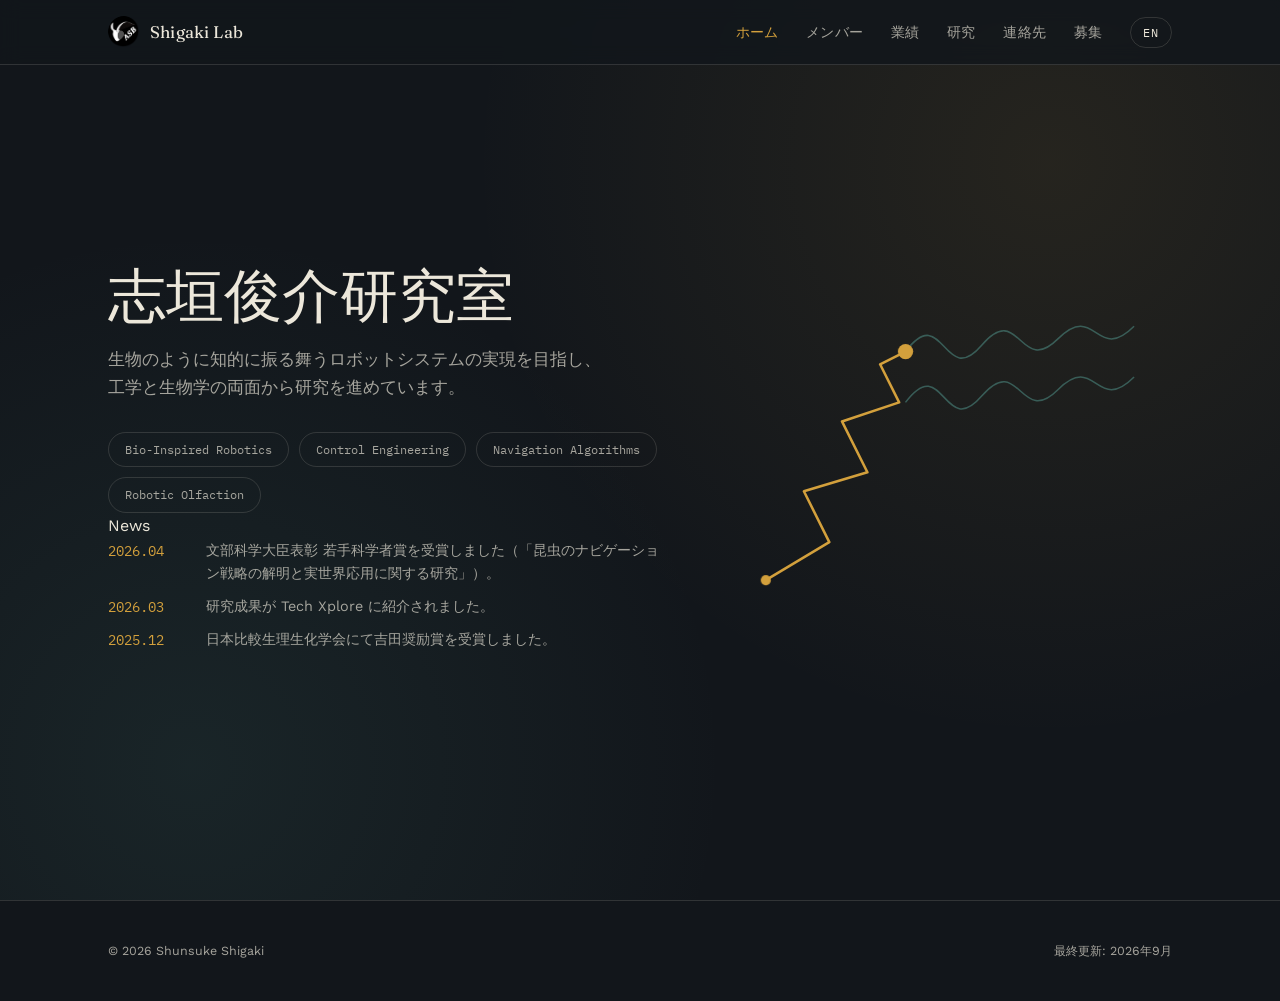
==== commit f05a5045: "Add files via upload" ====
--- a/index.html
+++ b/index.html
@@ -5,7 +5,7 @@
 <meta name="viewport" content="width=device-width, initial-scale=1.0">
 <title>Shunsuke Shigaki Lab | 志垣俊介研究室</title>
 <meta name="description" content="生物のような知的に振る舞うロボットシステムの実現を目指し、工学と生物学の両面から研究を進める志垣俊介（国立情報学研究所）の研究室サイト。">
-<link rel="icon" href="data:image/svg+xml,%3Csvg xmlns='http://www.w3.org/2000/svg' viewBox='0 0 100 100'%3E%3Ctext y='.9em' font-size='90'%3E🦋%3C/text%3E%3C/svg%3E">
+<link rel="icon" href="assets/logo.png" type="image/png">
 <link rel="preconnect" href="https://fonts.googleapis.com">
 <link rel="preconnect" href="https://fonts.gstatic.com" crossorigin>
 <link href="https://fonts.googleapis.com/css2?family=Fraunces:ital,opsz,wght@0,9..144,300;0,9..144,500;0,9..144,600;1,9..144,500&family=Work+Sans:wght@300;400;500;600;700&family=IBM+Plex+Mono:wght@400;500&display=swap" rel="stylesheet">
@@ -37,19 +37,23 @@
 <section class="hero" id="home">
   <div class="wrap hero-inner">
     <div>
-      <h1>志垣 俊介</h1>
-      <div class="en-name">SHUNSUKE SHIGAKI</div>
+      <h1 class="t-ja">志垣俊介研究室</h1><h1 class="t-en" hidden>Shigaki Lab</h1>
       <p class="tagline t-ja">生物のように知的に振る舞うロボットシステムの実現を目指し、工学と生物学の両面から研究を進めています。</p>
       <p class="tagline t-en" hidden>Working toward robotic systems that behave as intelligently as living organisms — researching insect-inspired navigation from both engineering and biology.</p>
-      <div class="affil">
-        <span class="t-ja">国立情報学研究所 情報学プリンシプル研究系 助教<br>科学技術振興機構（JST）さきがけ研究員</span>
-        <span class="t-en" hidden>Assistant Professor, Principles of Informatics Research Division,<br>National Institute of Informatics / PRESTO Researcher, JST</span>
-      </div>
       <div class="chips">
         <span class="chip">Bio-Inspired Robotics</span>
         <span class="chip">Control Engineering</span>
         <span class="chip">Navigation Algorithms</span>
         <span class="chip">Robotic Olfaction</span>
+      </div>
+
+      <div class="hero-news">
+        <div class="hero-news-label t-ja">News</div><div class="hero-news-label t-en" hidden>News</div>
+        <ul class="news-list">
+          <li><time>2026.04</time><span class="t-ja">文部科学大臣表彰 若手科学者賞を受賞しました（「昆虫のナビゲーション戦略の解明と実世界応用に関する研究」）。</span><span class="t-en" hidden>Received the MEXT Young Scientists' Award for research on insect navigation strategies and their real-world applications.</span></li>
+          <li><time>2026.03</time><span class="t-ja">研究成果が Tech Xplore に紹介されました。</span><span class="t-en" hidden>Our research was featured on Tech Xplore.</span></li>
+          <li><time>2025.12</time><span class="t-ja">日本比較生理生化学会にて吉田奨励賞を受賞しました。</span><span class="t-en" hidden>Received the Yoshida Encouragement Award from the Japanese Society for Comparative Physiology and Biochemistry.</span></li>
+        </ul>
       </div>
     </div>
     <div class="hero-art">
@@ -64,16 +68,6 @@
   </div>
 </section>
 
-<div class="news-strip">
-  <div class="wrap">
-    <ul class="news-list">
-      <li><time>2026.04</time><span class="t-ja">文部科学大臣表彰 若手科学者賞を受賞しました（「昆虫のナビゲーション戦略の解明と実世界応用に関する研究」）。</span><span class="t-en" hidden>Received the MEXT Young Scientists' Award for research on insect navigation strategies and their real-world applications.</span></li>
-      <li><time>2026.03</time><span class="t-ja">研究成果が Tech Xplore に紹介されました。</span><span class="t-en" hidden>Our research was featured on Tech Xplore.</span></li>
-      <li><time>2025.12</time><span class="t-ja">日本比較生理生化学会にて吉田奨励賞を受賞しました。</span><span class="t-en" hidden>Received the Yoshida Encouragement Award from the Japanese Society for Comparative Physiology and Biochemistry.</span></li>
-    </ul>
-  </div>
-</div>
-
 <footer>
   <div class="wrap">
     <span>&copy; <span id="year"></span> Shunsuke Shigaki</span>
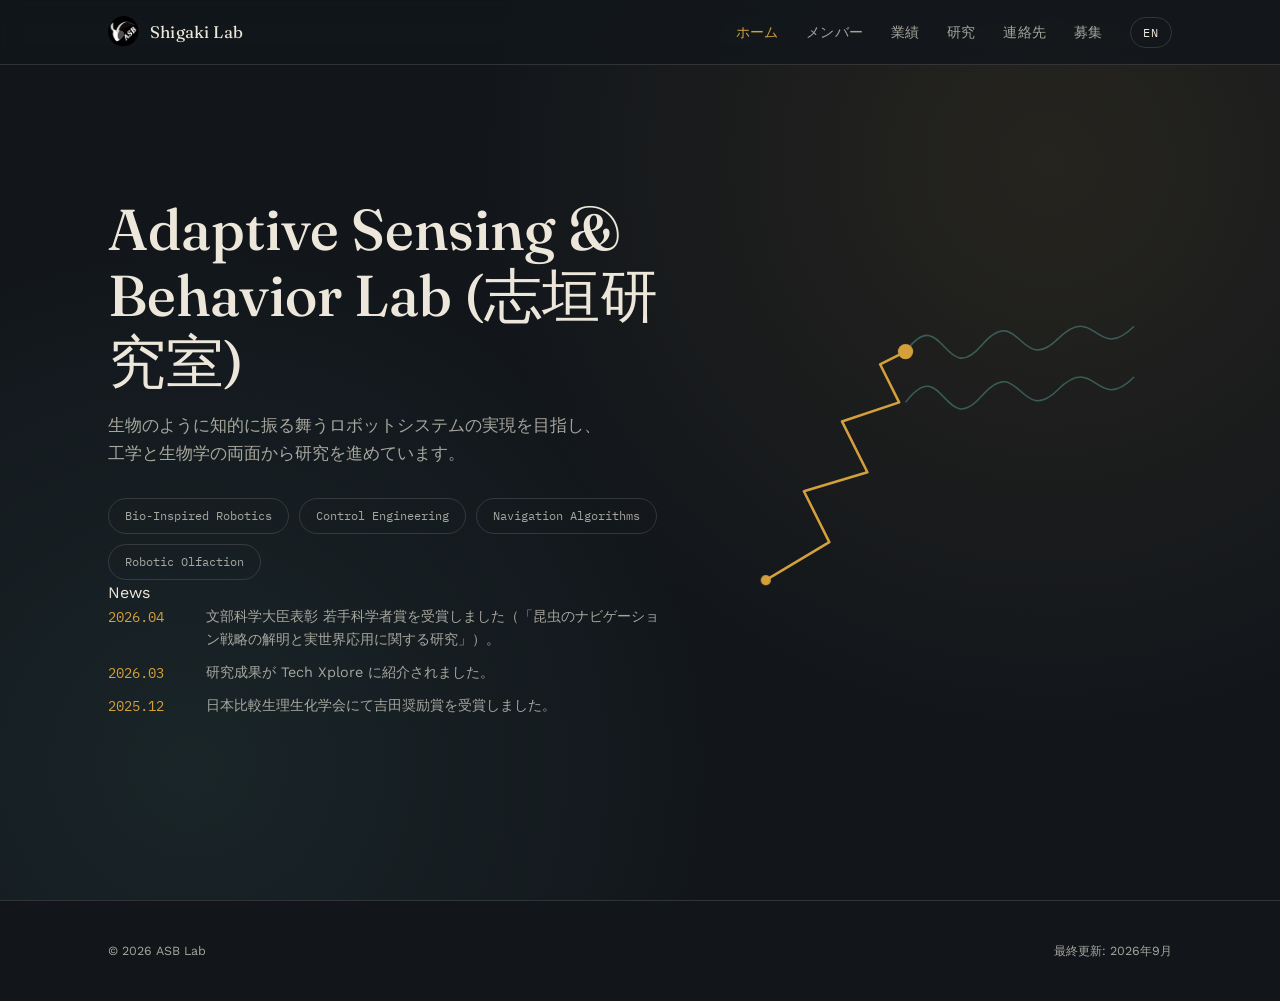
==== commit ade296bc: "Add files via upload" ====
--- a/index.html
+++ b/index.html
@@ -3,7 +3,7 @@
 <head>
 <meta charset="UTF-8">
 <meta name="viewport" content="width=device-width, initial-scale=1.0">
-<title>Shunsuke Shigaki Lab | 志垣俊介研究室</title>
+<title>ASB Lab</title>
 <meta name="description" content="生物のような知的に振る舞うロボットシステムの実現を目指し、工学と生物学の両面から研究を進める志垣俊介（国立情報学研究所）の研究室サイト。">
 <link rel="icon" href="assets/logo.png" type="image/png">
 <link rel="preconnect" href="https://fonts.googleapis.com">
@@ -37,7 +37,7 @@
 <section class="hero" id="home">
   <div class="wrap hero-inner">
     <div>
-      <h1 class="t-ja">志垣俊介研究室</h1><h1 class="t-en" hidden>Shigaki Lab</h1>
+      <h1 class="t-ja">Adaptive Sensing & Behavior Lab (志垣研究室)</h1><h1 class="t-en" hidden>Adaptive Sensing & Behavior Lab (Shigaki Lab)</h1>
       <p class="tagline t-ja">生物のように知的に振る舞うロボットシステムの実現を目指し、工学と生物学の両面から研究を進めています。</p>
       <p class="tagline t-en" hidden>Working toward robotic systems that behave as intelligently as living organisms — researching insect-inspired navigation from both engineering and biology.</p>
       <div class="chips">
@@ -70,7 +70,7 @@
 
 <footer>
   <div class="wrap">
-    <span>&copy; <span id="year"></span> Shunsuke Shigaki</span>
+    <span>&copy; <span id="year"></span> ASB Lab</span>
     <span class="t-ja">最終更新: 2026年9月</span><span class="t-en" hidden>Last updated: September 2026</span>
   </div>
 </footer>
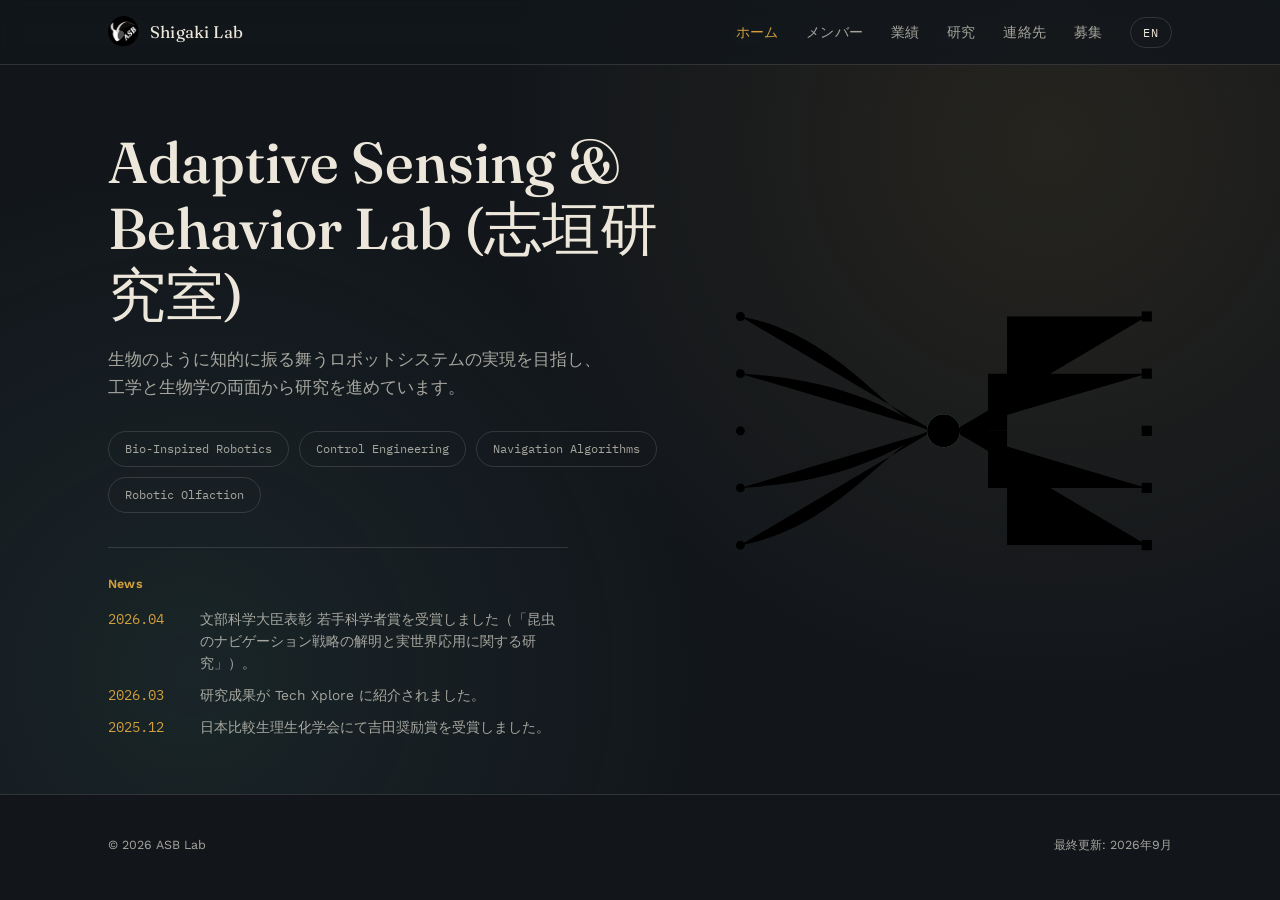
==== commit 4298a974: "Add files via upload" ====
--- a/index.html
+++ b/index.html
@@ -57,12 +57,44 @@
       </div>
     </div>
     <div class="hero-art">
-      <svg viewBox="0 0 360 320" xmlns="http://www.w3.org/2000/svg">
-        <path class="plume" d="M330 60 C 300 90, 300 40, 270 70 C 240 100, 240 40, 210 75 C 180 110, 180 40, 150 80"/>
-        <path class="plume" d="M330 100 C 300 130, 300 80, 270 110 C 240 140, 240 80, 210 115 C 180 150, 180 80, 150 120" style="animation-delay:.5s"/>
-        <path class="flight-path" d="M40 260 L 90 230 L 70 190 L 120 175 L 100 135 L 145 120 L 130 90 L 150 80"/>
-        <circle class="source-dot" cx="150" cy="80" r="6"/>
-        <circle class="source-dot" cx="40" cy="260" r="4" fill="#ece7da" opacity="0.6"/>
+      <svg viewBox="0 0 360 280" xmlns="http://www.w3.org/2000/svg">
+        <defs>
+          <radialGradient id="fusionGrad" cx="50%" cy="50%" r="50%">
+            <stop offset="0%" stop-color="#e9c98a"/>
+            <stop offset="55%" stop-color="#d3a03c"/>
+            <stop offset="100%" stop-color="#4f9187"/>
+          </radialGradient>
+        </defs>
+
+        <!-- biology: organic dendrite / antenna branches, left -->
+        <path class="bio-line" style="animation-delay:.1s" d="M172,140 C142,138 100,64 20,50"/>
+        <path class="bio-line" style="animation-delay:.25s" d="M172,140 C146,130 112,100 20,95"/>
+        <path class="bio-line" style="animation-delay:.4s" d="M172,140 C150,140 90,140 20,140"/>
+        <path class="bio-line" style="animation-delay:.25s" d="M172,140 C146,150 112,180 20,185"/>
+        <path class="bio-line" style="animation-delay:.1s" d="M172,140 C142,142 100,216 20,230"/>
+        <circle class="bio-node" style="animation-delay:1.1s" cx="20" cy="50" r="3.5"/>
+        <circle class="bio-node" style="animation-delay:1.2s" cx="20" cy="95" r="3.5"/>
+        <circle class="bio-node" style="animation-delay:1.3s" cx="20" cy="140" r="3.5"/>
+        <circle class="bio-node" style="animation-delay:1.2s" cx="20" cy="185" r="3.5"/>
+        <circle class="bio-node" style="animation-delay:1.1s" cx="20" cy="230" r="3.5"/>
+
+        <!-- engineering: circuit traces, right -->
+        <path class="eng-line" style="animation-delay:.1s" d="M188,140 L230,140 L230,50 L340,50"/>
+        <path class="eng-line" style="animation-delay:.25s" d="M188,140 L215,140 L215,95 L340,95"/>
+        <path class="eng-line" style="animation-delay:.4s" d="M188,140 L340,140"/>
+        <path class="eng-line" style="animation-delay:.25s" d="M188,140 L215,140 L215,185 L340,185"/>
+        <path class="eng-line" style="animation-delay:.1s" d="M188,140 L230,140 L230,230 L340,230"/>
+        <rect class="eng-pad" style="animation-delay:1.1s" x="336" y="46" width="8" height="8"/>
+        <rect class="eng-pad" style="animation-delay:1.2s" x="336" y="91" width="8" height="8"/>
+        <rect class="eng-pad" style="animation-delay:1.3s" x="336" y="136" width="8" height="8"/>
+        <rect class="eng-pad" style="animation-delay:1.2s" x="336" y="181" width="8" height="8"/>
+        <rect class="eng-pad" style="animation-delay:1.1s" x="336" y="226" width="8" height="8"/>
+
+        <!-- fusion core where biology meets engineering -->
+        <g class="fusion-core">
+          <circle cx="180" cy="140" r="13" fill="url(#fusionGrad)"/>
+        </g>
+        <circle class="fusion-ring" cx="180" cy="140" r="13"/>
       </svg>
     </div>
   </div>
--- a/assets/style.css
+++ b/assets/style.css
@@ -79,8 +79,8 @@
 
   /* ---------- HERO ---------- */
   .hero{
-    min-height:100vh; display:flex; align-items:center;
-    padding-top:110px;
+    min-height:auto; display:flex; align-items:center;
+    padding-top:130px; padding-bottom:56px;
     background:
       radial-gradient(circle at 82% 18%, rgba(211,160,60,0.10), transparent 45%),
       radial-gradient(circle at 15% 85%, rgba(79,145,135,0.12), transparent 40%),
@@ -125,9 +125,11 @@
 
   .news-strip{border-top:1px solid var(--ink-line);}
   .news-strip .wrap{padding:26px 28px;}
+  .hero-news{margin-top:34px; padding-top:26px; border-top:1px solid var(--ink-line); max-width:46ch;}
+  .hero-news-label{font-family:var(--sans); font-weight:600; font-size:0.78rem; letter-spacing:0.02em; color:var(--amber); margin-bottom:14px;}
   .news-list{list-style:none; margin:0; padding:0; display:flex; flex-direction:column; gap:10px;}
-  .news-list li{display:flex; gap:16px; font-size:0.9rem; color:var(--text-light-dim);}
-  .news-list time{font-family:var(--mono); color:var(--amber); flex-shrink:0; width:82px;}
+  .news-list li{display:flex; gap:16px; font-size:0.86rem; color:var(--text-light-dim);}
+  .news-list time{font-family:var(--mono); color:var(--amber); flex-shrink:0; width:76px;}
 
   /* ---------- PAPER SECTIONS ---------- */
   .paper{ background:var(--paper); color:var(--text-dark); }
@@ -172,6 +174,11 @@
   .detail-list{list-style:none; margin:16px 0 4px; padding:0; display:flex; flex-direction:column; gap:10px;}
   .detail-list li{font-size:0.86rem; color:var(--text-light-dim); padding-left:20px; position:relative;}
   .detail-list li::before{content:"—"; position:absolute; left:0; color:var(--amber);}
+  .paper .detail-list li{color:var(--text-dark-dim);}
+  .paper .detail-list li::before{color:var(--amber-deep);}
+  .paper .detail-list li a{color:var(--teal-deep);}
+  .paper summary .count{color:var(--text-dark-dim);}
+  .paper summary{color:var(--text-dark);}
 
   .member-placeholder{
     margin-top:12px; border:1px dashed var(--ink-line); border-radius:8px;
@@ -290,3 +297,62 @@
 
   /* ---------- BRAND LOGO ---------- */
   .brand-logo{width:32px; height:32px; border-radius:50%; flex-shrink:0; object-fit:cover;}
+
+  /* ---------- RESEARCH: prinlab-style clean card grid ---------- */
+  .research-clean{background:#ffffff; color:#1c1b17;}
+  .research-clean .wrap{padding-top:0;}
+  .research-clean-head{padding:150px 0 32px;}
+  .research-clean-head h1{
+    font-family:var(--sans); font-weight:400; font-size:2.6rem;
+    color:#8a887f; letter-spacing:0.01em;
+  }
+  .research-clean-intro{
+    max-width:70ch; color:#55534b; font-size:0.95rem; margin-top:16px; line-height:1.7;
+  }
+  .research-category{padding:44px 0 8px;}
+  .research-category h2{
+    font-family:var(--sans); font-weight:700; font-size:1.3rem; color:#1c1b17;
+    border-bottom:2px solid #1c1b17; padding-bottom:10px; margin-bottom:28px;
+  }
+  .research-grid{
+    display:grid; grid-template-columns:1fr 1fr; gap:24px; padding-bottom:16px;
+  }
+  @media (max-width:820px){ .research-grid{grid-template-columns:1fr;} }
+  .research-card{
+    border:1px solid #e3e1d8; border-radius:10px; overflow:hidden;
+    background:#fff; display:flex; flex-direction:column;
+  }
+  .research-card-image{
+    width:100%; height:220px; object-fit:cover; display:block; background:#f2f0e8;
+  }
+  .research-card-placeholder{
+    width:100%; height:220px; display:flex; align-items:center; justify-content:center;
+    background:#f2f0e8;
+  }
+  .research-card-placeholder svg{width:64px; height:64px;}
+  .research-card-body{padding:26px 28px 30px;}
+  .research-card-title{
+    font-family:var(--sans); font-weight:700; font-size:1.05rem; color:#1c1b17;
+    margin-bottom:10px; line-height:1.4;
+  }
+  .research-card-desc{
+    font-size:0.9rem; color:#55534b; margin-bottom:16px; line-height:1.65;
+  }
+  .research-card-bullets{list-style:none; margin:0; padding:0; display:flex; flex-direction:column; gap:9px;}
+  .research-card-bullets li{
+    font-size:0.86rem; color:#3a3830; line-height:1.55; padding-left:16px; position:relative;
+  }
+  .research-card-bullets li::before{
+    content:"•"; position:absolute; left:0; color:#8a887f;
+  }
+  .research-card-bullets li.accent{color:var(--teal-deep);}
+  .research-card-bullets li.accent::before{color:var(--teal-deep);}
+
+  /* ---------- MAP EMBED ---------- */
+  .map-embed{
+    position:relative; width:100%; padding-bottom:42%; margin-top:8px;
+    border-radius:8px; overflow:hidden; border:1px solid var(--ink-line);
+  }
+  .map-embed iframe{position:absolute; top:0; left:0; width:100%; height:100%; border:0;}
+  @media (max-width:700px){ .map-embed{padding-bottom:75%;} }
+  .map-link{font-size:0.82rem; color:var(--teal); margin-top:10px; display:inline-block;}
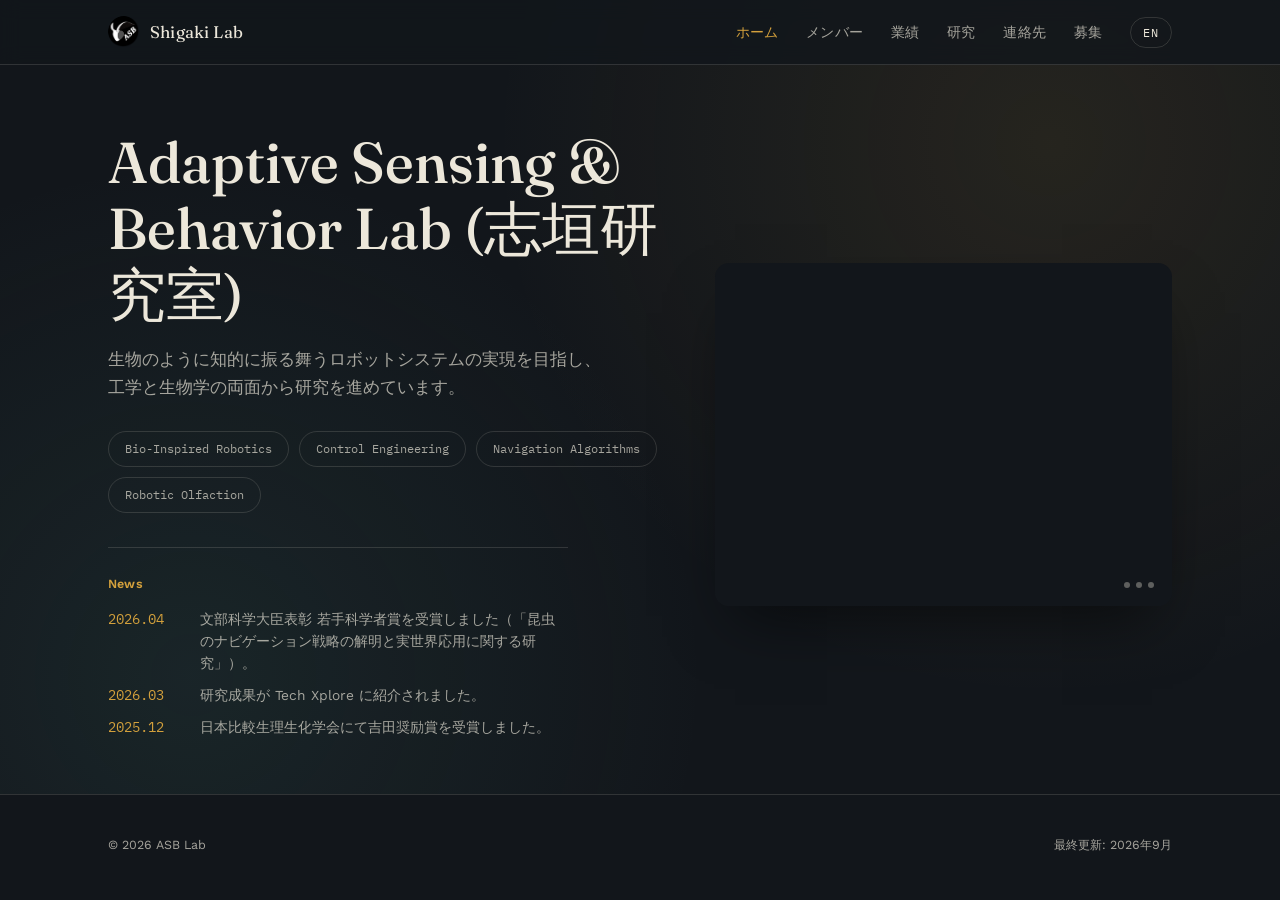
==== commit 2df6d5f2: "Add files via upload" ====
--- a/index.html
+++ b/index.html
@@ -57,45 +57,21 @@
       </div>
     </div>
     <div class="hero-art">
-      <svg viewBox="0 0 360 280" xmlns="http://www.w3.org/2000/svg">
-        <defs>
-          <radialGradient id="fusionGrad" cx="50%" cy="50%" r="50%">
-            <stop offset="0%" stop-color="#e9c98a"/>
-            <stop offset="55%" stop-color="#d3a03c"/>
-            <stop offset="100%" stop-color="#4f9187"/>
-          </radialGradient>
-        </defs>
-
-        <!-- biology: organic dendrite / antenna branches, left -->
-        <path class="bio-line" style="animation-delay:.1s" d="M172,140 C142,138 100,64 20,50"/>
-        <path class="bio-line" style="animation-delay:.25s" d="M172,140 C146,130 112,100 20,95"/>
-        <path class="bio-line" style="animation-delay:.4s" d="M172,140 C150,140 90,140 20,140"/>
-        <path class="bio-line" style="animation-delay:.25s" d="M172,140 C146,150 112,180 20,185"/>
-        <path class="bio-line" style="animation-delay:.1s" d="M172,140 C142,142 100,216 20,230"/>
-        <circle class="bio-node" style="animation-delay:1.1s" cx="20" cy="50" r="3.5"/>
-        <circle class="bio-node" style="animation-delay:1.2s" cx="20" cy="95" r="3.5"/>
-        <circle class="bio-node" style="animation-delay:1.3s" cx="20" cy="140" r="3.5"/>
-        <circle class="bio-node" style="animation-delay:1.2s" cx="20" cy="185" r="3.5"/>
-        <circle class="bio-node" style="animation-delay:1.1s" cx="20" cy="230" r="3.5"/>
-
-        <!-- engineering: circuit traces, right -->
-        <path class="eng-line" style="animation-delay:.1s" d="M188,140 L230,140 L230,50 L340,50"/>
-        <path class="eng-line" style="animation-delay:.25s" d="M188,140 L215,140 L215,95 L340,95"/>
-        <path class="eng-line" style="animation-delay:.4s" d="M188,140 L340,140"/>
-        <path class="eng-line" style="animation-delay:.25s" d="M188,140 L215,140 L215,185 L340,185"/>
-        <path class="eng-line" style="animation-delay:.1s" d="M188,140 L230,140 L230,230 L340,230"/>
-        <rect class="eng-pad" style="animation-delay:1.1s" x="336" y="46" width="8" height="8"/>
-        <rect class="eng-pad" style="animation-delay:1.2s" x="336" y="91" width="8" height="8"/>
-        <rect class="eng-pad" style="animation-delay:1.3s" x="336" y="136" width="8" height="8"/>
-        <rect class="eng-pad" style="animation-delay:1.2s" x="336" y="181" width="8" height="8"/>
-        <rect class="eng-pad" style="animation-delay:1.1s" x="336" y="226" width="8" height="8"/>
-
-        <!-- fusion core where biology meets engineering -->
-        <g class="fusion-core">
-          <circle cx="180" cy="140" r="13" fill="url(#fusionGrad)"/>
-        </g>
-        <circle class="fusion-ring" cx="180" cy="140" r="13"/>
-      </svg>
+      <div class="hero-slideshow">
+        <img class="slide" src="assets/hero-drone.jpg" alt="Palm-sized odor-tracking quadcopter with onboard sensors">
+        <img class="slide" src="assets/hero-quadruped.png" alt="Quadruped robot platform">
+        <img class="slide" src="assets/hero-vr.jpg" alt="Virtual reality system for insects with a silkmoth on a servosphere">
+        <div class="hero-slideshow-caption">
+          <span class="t-ja">手のひらサイズの匂い探索ドローン</span><span class="t-en" hidden>Palm-sized odor-tracking quadcopter</span>
+        </div>
+        <div class="hero-slideshow-caption">
+          <span class="t-ja">四脚ロボットへの知能実装</span><span class="t-en" hidden>Legged robot platform</span>
+        </div>
+        <div class="hero-slideshow-caption">
+          <span class="t-ja">昆虫用バーチャルリアリティ装置</span><span class="t-en" hidden>Virtual reality system for insects</span>
+        </div>
+        <div class="hero-slideshow-dots"><span></span><span></span><span></span></div>
+      </div>
     </div>
   </div>
 </section>
--- a/assets/style.css
+++ b/assets/style.css
@@ -100,24 +100,6 @@
   }
   .hero-art{position:relative;}
   .hero-art svg{width:100%; height:auto;}
-  .flight-path{
-    fill:none; stroke:var(--amber); stroke-width:2;
-    stroke-linecap:round; stroke-linejoin:round;
-    stroke-dasharray: 900; stroke-dashoffset:900;
-    animation: draw 2.6s ease-out .4s forwards;
-  }
-  .plume{
-    fill:none; stroke:var(--teal); stroke-width:1.2; opacity:0.55;
-    stroke-dasharray: 500; stroke-dashoffset:500;
-    animation: draw 2.2s ease-out .2s forwards;
-  }
-  .source-dot{ fill:var(--amber); opacity:0; animation: fadein .6s ease-out 2.4s forwards; }
-  @keyframes draw{ to{ stroke-dashoffset:0; } }
-  @keyframes fadein{ to{ opacity:1; } }
-  @media (prefers-reduced-motion: reduce){
-    .flight-path, .plume{ animation:none; stroke-dashoffset:0; }
-    .source-dot{ animation:none; opacity:1; }
-  }
   @media (max-width: 900px){
     .hero-inner{grid-template-columns:1fr;}
     .hero-art{order:-1; max-width:340px; margin:0 auto 20px;}
@@ -356,3 +338,66 @@
   .map-embed iframe{position:absolute; top:0; left:0; width:100%; height:100%; border:0;}
   @media (max-width:700px){ .map-embed{padding-bottom:75%;} }
   .map-link{font-size:0.82rem; color:var(--teal); margin-top:10px; display:inline-block;}
+
+  /* ---------- HERO SLIDESHOW ---------- */
+  .hero-slideshow{
+    position:relative; width:100%; aspect-ratio:4/3; border-radius:14px;
+    overflow:hidden; background:var(--ink);
+    box-shadow:0 30px 60px -20px rgba(0,0,0,0.55);
+  }
+  .hero-slideshow .slide{
+    position:absolute; inset:0; width:100%; height:100%;
+    object-fit:cover; opacity:0;
+    animation: slide-fade 15s infinite, slide-zoom 15s infinite linear;
+  }
+  .hero-slideshow .slide:nth-child(1){animation-delay:0s, 0s;}
+  .hero-slideshow .slide:nth-child(2){animation-delay:5s, 5s;}
+  .hero-slideshow .slide:nth-child(3){animation-delay:10s, 10s;}
+  @keyframes slide-fade{
+    0%{opacity:0;}
+    3%{opacity:1;}
+    30%{opacity:1;}
+    36%{opacity:0;}
+    100%{opacity:0;}
+  }
+  @keyframes slide-zoom{
+    0%{transform:scale(1.0);}
+    100%{transform:scale(1.1);}
+  }
+  .hero-slideshow::after{
+    content:""; position:absolute; inset:0;
+    background:linear-gradient(to top, rgba(18,22,27,0.82) 0%, rgba(18,22,27,0.05) 40%, transparent 65%);
+    pointer-events:none;
+  }
+  .hero-slideshow-caption{
+    position:absolute; left:20px; bottom:18px; right:20px; z-index:2;
+    font-size:0.82rem; color:var(--text-light); font-family:var(--sans); font-weight:500;
+    opacity:0; animation: slide-fade 15s infinite;
+  }
+  .hero-slideshow-caption:nth-of-type(1){animation-delay:0s;}
+  .hero-slideshow-caption:nth-of-type(2){animation-delay:5s;}
+  .hero-slideshow-caption:nth-of-type(3){animation-delay:10s;}
+  .hero-slideshow-dots{
+    position:absolute; right:18px; bottom:18px; z-index:2;
+    display:flex; gap:6px;
+  }
+  .hero-slideshow-dots span{
+    width:6px; height:6px; border-radius:50%; background:rgba(236,231,218,0.35);
+    animation: dot-pulse 15s infinite;
+  }
+  .hero-slideshow-dots span:nth-child(1){animation-delay:0s;}
+  .hero-slideshow-dots span:nth-child(2){animation-delay:5s;}
+  .hero-slideshow-dots span:nth-child(3){animation-delay:10s;}
+  @keyframes dot-pulse{
+    0%{background:rgba(236,231,218,0.35);}
+    3%{background:var(--amber);}
+    30%{background:var(--amber);}
+    36%{background:rgba(236,231,218,0.35);}
+    100%{background:rgba(236,231,218,0.35);}
+  }
+  @media (prefers-reduced-motion: reduce){
+    .hero-slideshow .slide, .hero-slideshow-caption, .hero-slideshow-dots span{ animation:none; }
+    .hero-slideshow .slide:nth-child(1), .hero-slideshow-caption:nth-of-type(1){ opacity:1; }
+    .hero-slideshow .slide:nth-child(2), .hero-slideshow .slide:nth-child(3),
+    .hero-slideshow-caption:nth-of-type(2), .hero-slideshow-caption:nth-of-type(3){ opacity:0; }
+  }
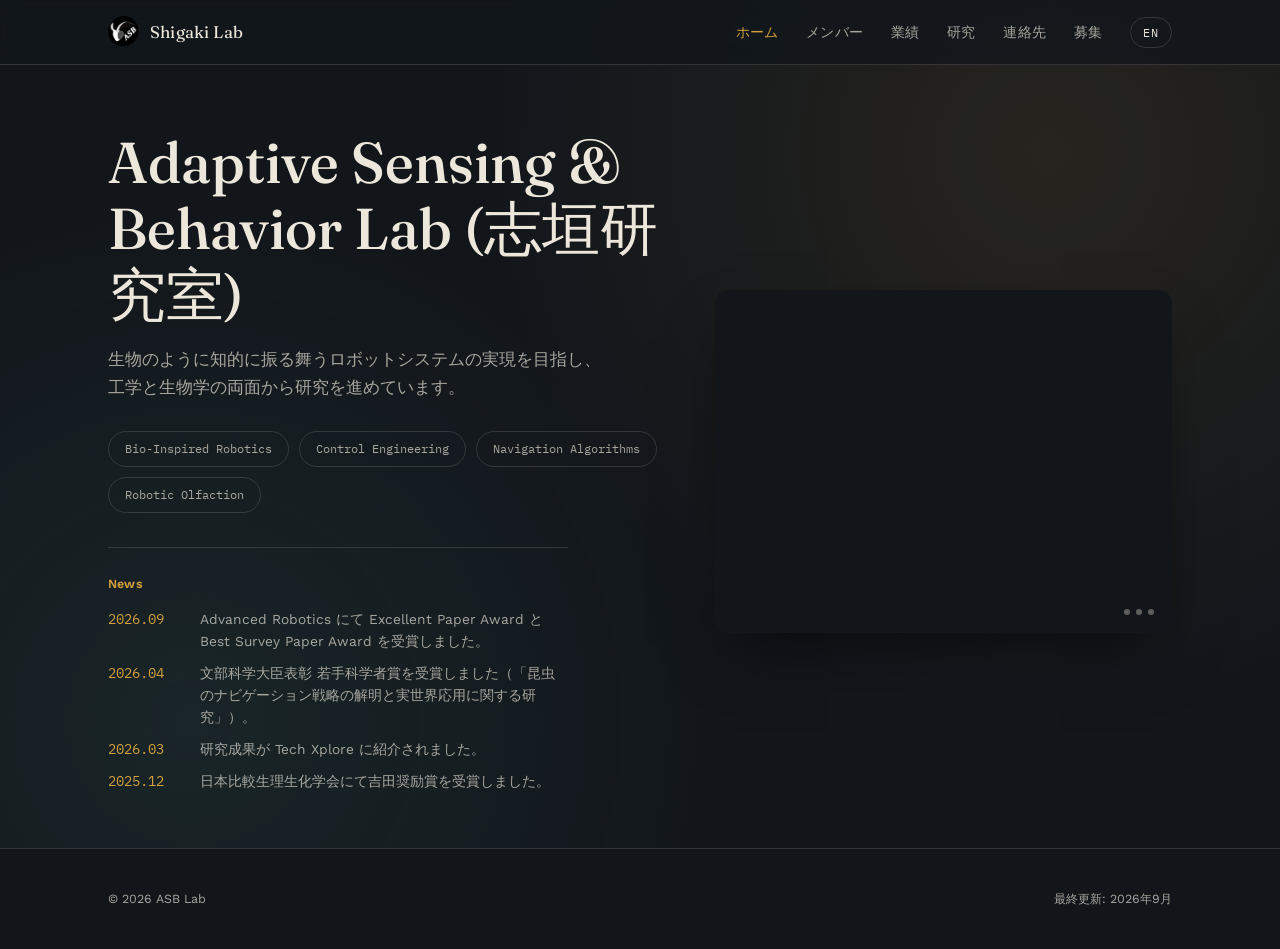
==== commit 7ae54b30: "Add files via upload" ====
--- a/index.html
+++ b/index.html
@@ -50,6 +50,7 @@
       <div class="hero-news">
         <div class="hero-news-label t-ja">News</div><div class="hero-news-label t-en" hidden>News</div>
         <ul class="news-list">
+          <li><time>2026.09</time><span class="t-ja">Advanced Robotics にて Excellent Paper Award と Best Survey Paper Award を受賞しました。</span><span class="t-en" hidden>Received both the Excellent Paper Award and the Best Survey Paper Award from Advanced Robotics.</span></li>
           <li><time>2026.04</time><span class="t-ja">文部科学大臣表彰 若手科学者賞を受賞しました（「昆虫のナビゲーション戦略の解明と実世界応用に関する研究」）。</span><span class="t-en" hidden>Received the MEXT Young Scientists' Award for research on insect navigation strategies and their real-world applications.</span></li>
           <li><time>2026.03</time><span class="t-ja">研究成果が Tech Xplore に紹介されました。</span><span class="t-en" hidden>Our research was featured on Tech Xplore.</span></li>
           <li><time>2025.12</time><span class="t-ja">日本比較生理生化学会にて吉田奨励賞を受賞しました。</span><span class="t-en" hidden>Received the Yoshida Encouragement Award from the Japanese Society for Comparative Physiology and Biochemistry.</span></li>
--- a/assets/style.css
+++ b/assets/style.css
@@ -173,7 +173,9 @@
     width:48px; height:48px; border-radius:50%; background:var(--amber);
     color:#1c1508; font-family:var(--serif); font-size:1.1rem; font-weight:600;
     display:flex; align-items:center; justify-content:center; margin-bottom:14px;
-  }
+    overflow:hidden;
+  }
+  .student-avatar img{width:100%; height:100%; object-fit:cover; border-radius:50%;}
   .student-name{font-size:1.02rem; margin-bottom:4px;}
   .student-role{font-family:var(--mono); font-size:0.74rem; color:var(--text-light-dim); line-height:1.6;}
 
@@ -204,6 +206,12 @@
   .pub-list a{color:var(--teal-deep); text-decoration:underline;}
   .pub-list strong{color:var(--text-dark); font-weight:600;}
   .pub-note{font-size:0.82rem; color:var(--text-dark-dim); margin-top:-30px; margin-bottom:40px;}
+  section.profile-section .pub-list li{color:#f2ede0 !important;}
+  section.profile-section .pub-list a{color:#8fd6cb !important;}
+  section.profile-section .pub-list strong{color:#f2ede0 !important;}
+  section.profile-section .pub-list em{color:#f2ede0 !important;}
+  section.profile-section .cv-list li{color:#f2ede0 !important;}
+  section.profile-section .cv-list .yr{color:#e8dfc8 !important;}
 
   /* ---------- CONTACT / RECRUIT ---------- */
   .split{display:grid; grid-template-columns:1fr 1fr; gap:60px;}
